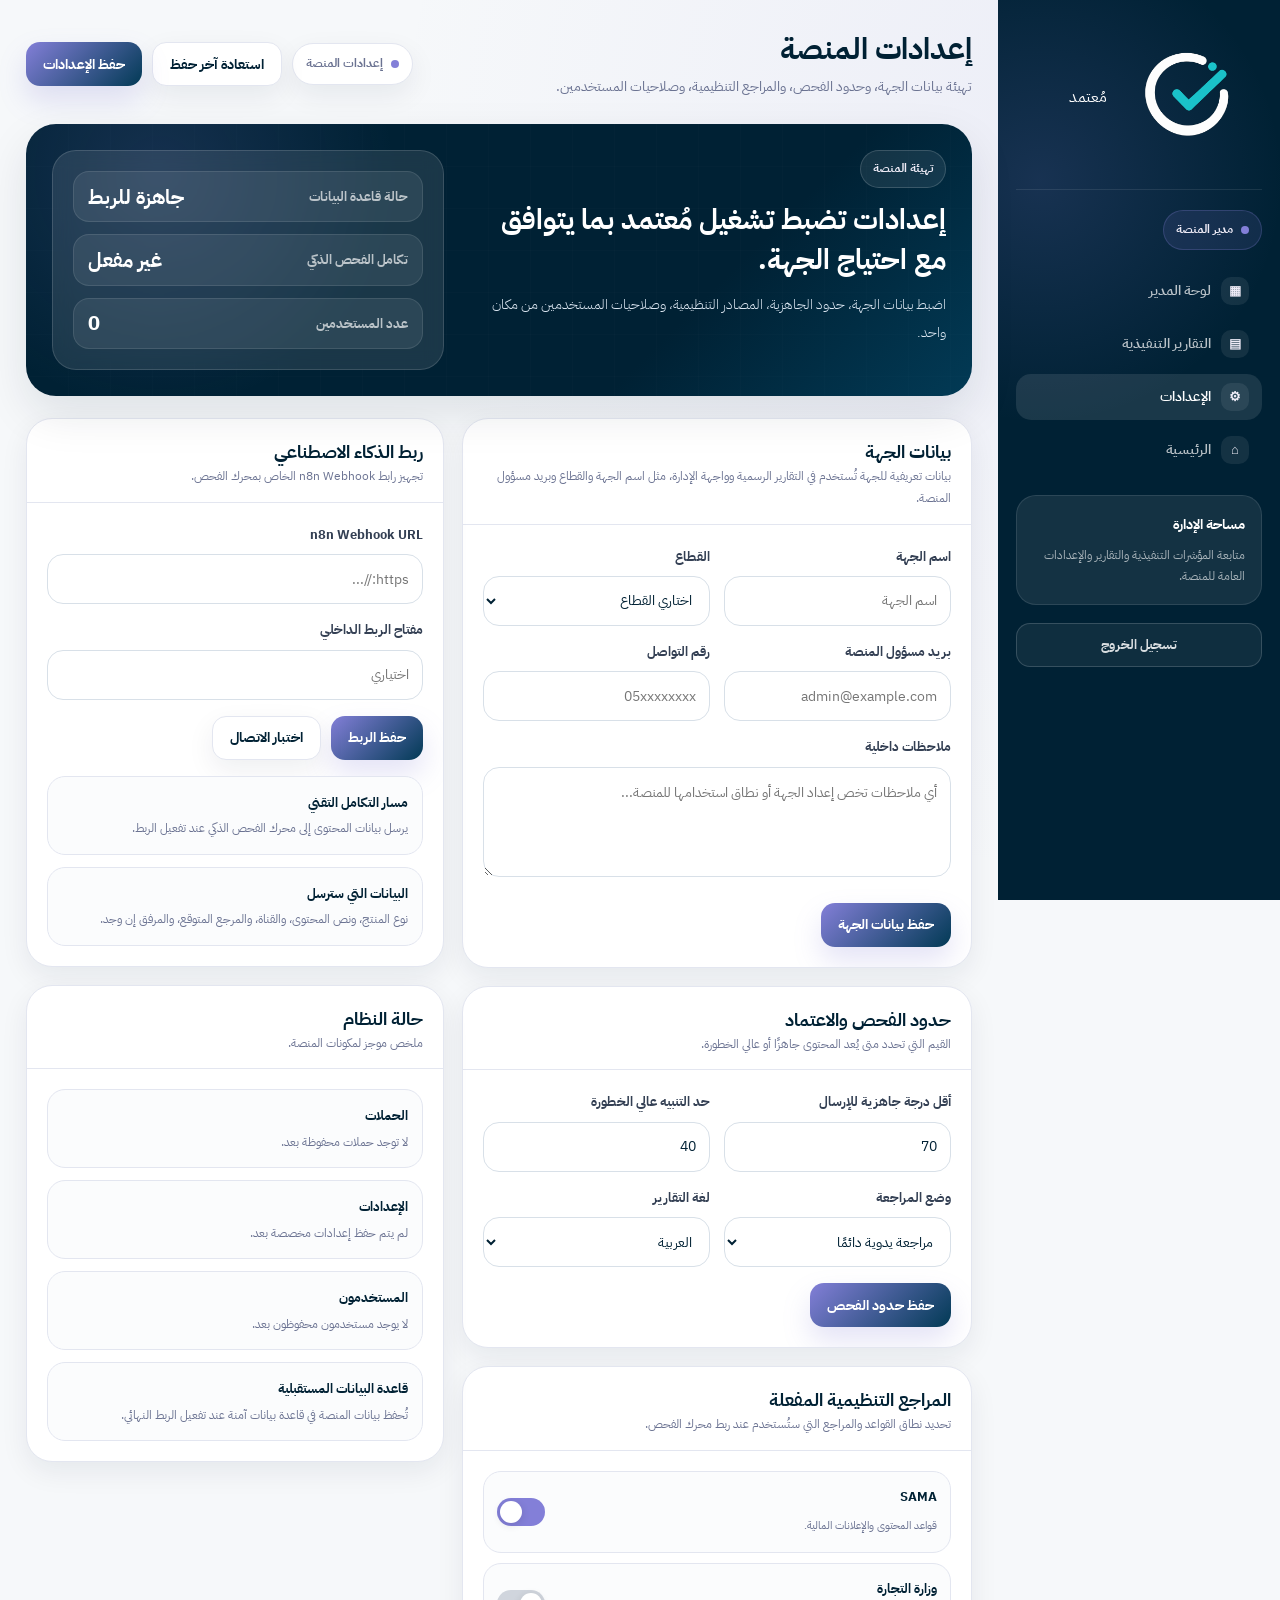
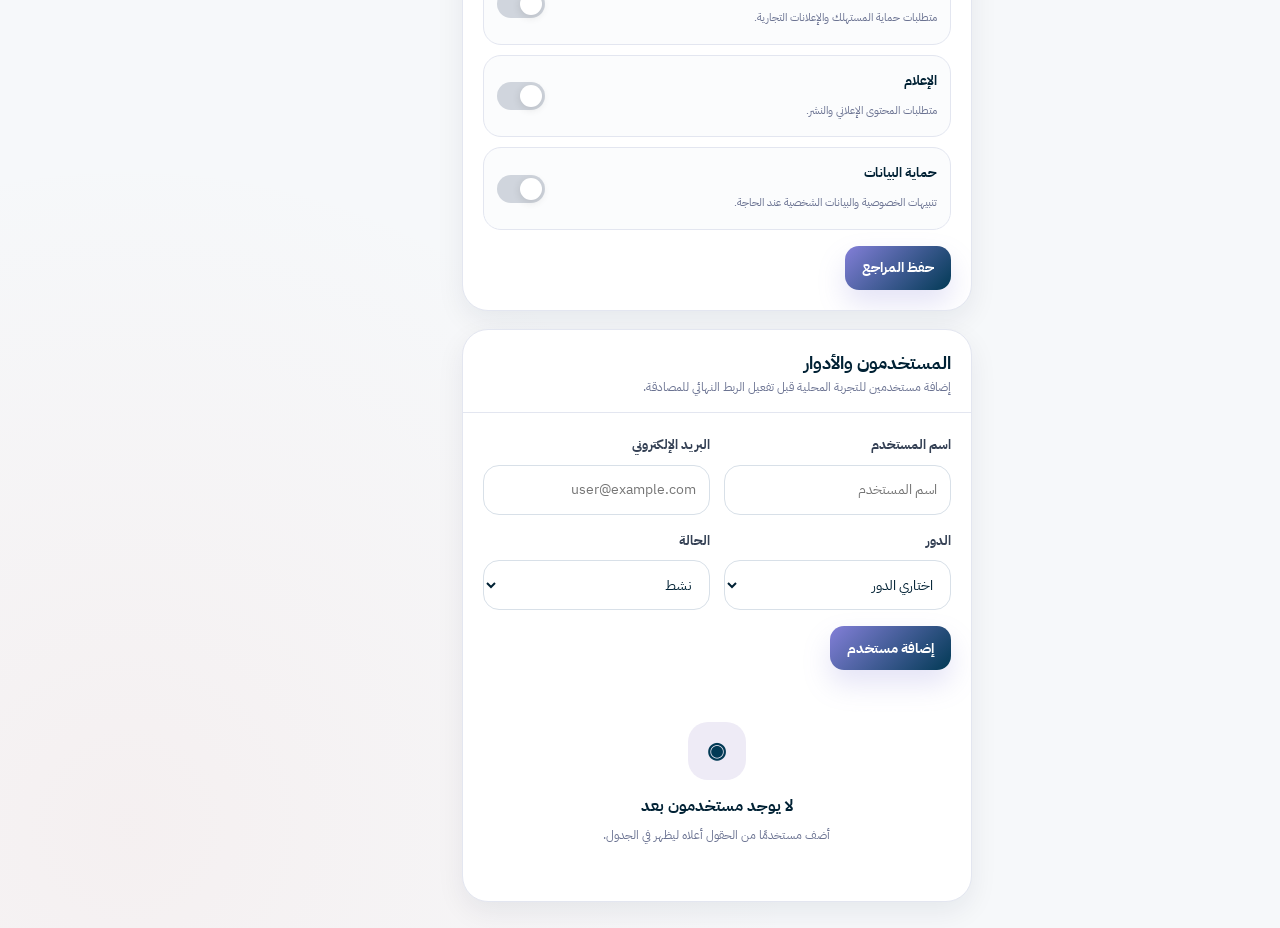
==== admin-settings.html @ 316c7c17 "Add files via upload" ====
<!DOCTYPE html>

<html dir="rtl" lang="ar">
<head>
<meta charset="utf-8"/>
<meta content="width=device-width, initial-scale=1.0" name="viewport"/>
<title>الإعدادات | مُعتمد</title>
<style>
    @import url("https://fonts.googleapis.com/css2?family=IBM+Plex+Sans+Arabic:wght@300;400;500;600;700&display=swap");

    :root {
      --navy: #002134;
      --navy-2: #002134;
      --navy-3: #023a55;
      --teal: #837FD8;
      --teal-dark: #023a55;
      --gold: #966769;
      --bg: #F6F8FA;
      --white: #FFFFFF;
      --text: #002134;
      --muted: #6B7392;
      --line: #E3E6F0;
      --soft: #EEF3F7;
      --teal-soft: #EEEBF6;
      --red: #C0463A;
      --red-soft: #FFF1F0;
      --orange: #966769;
      --orange-soft: #FFF6E6;
      --green: #3E7C68;
      --green-soft: #ECFDF3;
      --blue-soft: #ECEBF9;
      --shadow: 0 18px 45px rgba(0,33,52, 0.10);
      --shadow-soft: 0 10px 28px rgba(0,33,52, 0.07);
    }

    * {
      box-sizing: border-box;
      margin: 0;
      padding: 0;
    }

    body {
      min-height: 100vh;
      font-family: "IBM Plex Sans Arabic", Arial, sans-serif;
      background:
        radial-gradient(circle at 88% 6%, rgba(131,127,216,0.09), transparent 28%),
        radial-gradient(circle at 10% 96%, rgba(231,143,129,0.08), transparent 25%),
        var(--bg);
      color: var(--text);
      direction: rtl;
      line-height: 1.8;
    }

    a {
      text-decoration: none;
      color: inherit;
    }

    button,
    input,
    select,
    textarea {
      font-family: inherit;
    }

    .app {
      min-height: 100vh;
      display: grid;
      grid-template-columns: 282px 1fr;
    }

    .sidebar {
      position: sticky;
      top: 0;
      height: 100vh;
      padding: 24px 18px;
      background:
        radial-gradient(circle at 15% 20%, rgba(131,127,216,0.18), transparent 32%),
        linear-gradient(180deg, #002134 0%, #002134 54%, #002134 100%);
      color: var(--white);
      overflow-y: auto;
    }

    .brand {
      display: flex;
      align-items: center;
      gap: 12px;
      padding: 6px 8px 24px;
      border-bottom: 1px solid rgba(255,255,255,0.09);
      margin-bottom: 20px;
    }

    .brand img {
      width: 135px;
      height: auto;
      object-fit: contain;
      display: block;
    }

    .role-pill {
      display: inline-flex;
      align-items: center;
      gap: 8px;
      padding: 8px 12px;
      border-radius: 999px;
      background: rgba(131,127,216,0.13);
      color: #EEEBF6;
      border: 1px solid rgba(131,127,216,0.25);
      font-size: 12px;
      font-weight: 700;
      margin-bottom: 18px;
    }

    .role-pill::before {
      content: "";
      width: 8px;
      height: 8px;
      border-radius: 50%;
      background: var(--teal);
    }

    .nav {
      display: grid;
      gap: 7px;
    }

    .nav a {
      min-height: 46px;
      padding: 0 13px;
      display: flex;
      align-items: center;
      gap: 10px;
      border-radius: 15px;
      color: rgba(255,255,255,0.72);
      font-size: 14px;
      font-weight: 600;
      transition: 0.2s ease;
    }

    .nav a:hover,
    .nav a.active {
      background: rgba(255,255,255,0.10);
      color: var(--white);
    }

    .nav-icon {
      width: 28px;
      height: 28px;
      border-radius: 10px;
      display: grid;
      place-items: center;
      background: rgba(255,255,255,0.08);
      color: #EEEBF6;
      font-size: 13px;
      font-weight: 800;
    }

    .sidebar-card {
      margin-top: 22px;
      padding: 16px;
      border-radius: 20px;
      background: rgba(255,255,255,0.08);
      border: 1px solid rgba(255,255,255,0.10);
    }

    .sidebar-card h3 {
      font-size: 14px;
      margin-bottom: 8px;
    }

    .sidebar-card p {
      font-size: 12px;
      color: rgba(255,255,255,0.63);
      line-height: 1.8;
    }

    .logout {
      width: 100%;
      min-height: 44px;
      margin-top: 18px;
      border: 1px solid rgba(255,255,255,0.16);
      background: rgba(255,255,255,0.06);
      color: rgba(255,255,255,0.84);
      border-radius: 14px;
      cursor: pointer;
      font-weight: 700;
    }

    .main {
      padding: 26px;
      min-width: 0;
    }

    .topbar {
      min-height: 76px;
      display: flex;
      justify-content: space-between;
      align-items: center;
      gap: 20px;
      margin-bottom: 22px;
    }

    .page-title h1 {
      color: var(--navy);
      font-size: 30px;
      line-height: 1.35;
      margin-bottom: 4px;
    }

    .page-title p {
      color: var(--muted);
      font-size: 14px;
    }

    .top-actions {
      display: flex;
      align-items: center;
      gap: 10px;
      flex-wrap: wrap;
    }

    .badge {
      min-height: 42px;
      padding: 0 13px;
      border-radius: 999px;
      background: white;
      border: 1px solid var(--line);
      color: var(--muted);
      display: inline-flex;
      align-items: center;
      gap: 8px;
      font-size: 12px;
      font-weight: 700;
      box-shadow: var(--shadow-soft);
    }

    .badge::before {
      content: "";
      width: 8px;
      height: 8px;
      border-radius: 50%;
      background: var(--teal);
    }

    .btn {
      min-height: 44px;
      padding: 0 17px;
      border-radius: 14px;
      border: 0;
      cursor: pointer;
      display: inline-flex;
      align-items: center;
      justify-content: center;
      gap: 8px;
      font-size: 14px;
      font-weight: 800;
      transition: 0.2s ease;
      white-space: nowrap;
    }

    .btn:hover {
      transform: translateY(-1px);
    }

    .btn-primary {
      color: white;
      background: linear-gradient(135deg, var(--teal), var(--teal-dark));
      box-shadow: 0 14px 28px rgba(131,127,216,0.22);
    }

    .btn-secondary {
      background: white;
      color: var(--navy);
      border: 1px solid var(--line);
      box-shadow: var(--shadow-soft);
    }

    .btn-danger {
      background: var(--red-soft);
      color: #B42318;
      border: 1px solid #FFD5D2;
    }

    .hero {
      background:
        radial-gradient(circle at 14% 18%, rgba(131,127,216,0.16), transparent 28%),
        linear-gradient(135deg, #002134 0%, #002134 70%, #023a55 100%);
      color: white;
      border-radius: 30px;
      padding: 26px;
      box-shadow: var(--shadow);
      margin-bottom: 22px;
      display: grid;
      grid-template-columns: 1.1fr 0.9fr;
      gap: 22px;
      align-items: stretch;
      position: relative;
      overflow: hidden;
    }

    .hero::before {
      content: "";
      position: absolute;
      inset: 0;
      background-image:
        linear-gradient(rgba(255,255,255,0.035) 1px, transparent 1px),
        linear-gradient(90deg, rgba(255,255,255,0.035) 1px, transparent 1px);
      background-size: 42px 42px;
      opacity: 0.35;
    }

    .hero > * {
      position: relative;
      z-index: 1;
    }

    .eyebrow {
      display: inline-flex;
      padding: 7px 12px;
      border-radius: 999px;
      background: rgba(255,255,255,0.08);
      border: 1px solid rgba(255,255,255,0.16);
      color: #EEEBF6;
      font-size: 12px;
      font-weight: 800;
      margin-bottom: 12px;
    }

    .hero h2 {
      font-size: 28px;
      line-height: 1.45;
      margin-bottom: 10px;
    }

    .hero p {
      color: #DCE7F2;
      font-size: 14px;
      line-height: 2;
      font-weight: 300;
      max-width: 850px;
    }

    .status-card {
      padding: 20px;
      border-radius: 24px;
      background: rgba(255,255,255,0.10);
      border: 1px solid rgba(255,255,255,0.14);
      backdrop-filter: blur(10px);
      display: grid;
      gap: 12px;
      align-content: center;
    }

    .status-row {
      padding: 13px 14px;
      border-radius: 16px;
      background: rgba(255,255,255,0.08);
      border: 1px solid rgba(255,255,255,0.10);
      display: flex;
      justify-content: space-between;
      align-items: center;
      gap: 14px;
    }

    .status-row span {
      color: rgba(255,255,255,0.68);
      font-size: 13px;
      font-weight: 700;
    }

    .status-row strong {
      color: white;
      font-size: 20px;
      line-height: 1;
    }

    .settings-grid {
      display: grid;
      grid-template-columns: 1.1fr 0.9fr;
      gap: 18px;
      align-items: start;
    }

    .panel {
      background: white;
      border: 1px solid var(--line);
      border-radius: 26px;
      box-shadow: var(--shadow-soft);
      overflow: hidden;
    }

    .panel + .panel {
      margin-top: 18px;
    }

    .panel-head {
      padding: 20px 20px 14px;
      display: flex;
      justify-content: space-between;
      align-items: flex-start;
      gap: 16px;
      border-bottom: 1px solid var(--line);
    }

    .panel-head h3 {
      color: var(--navy);
      font-size: 18px;
      line-height: 1.4;
      margin-bottom: 2px;
    }

    .panel-head p {
      color: var(--muted);
      font-size: 12px;
    }

    .panel-body {
      padding: 20px;
    }

    .form-grid {
      display: grid;
      grid-template-columns: repeat(2, 1fr);
      gap: 14px;
    }

    .field.full {
      grid-column: 1 / -1;
    }

    .field label {
      display: block;
      color: #344054;
      font-size: 13px;
      font-weight: 800;
      margin-bottom: 8px;
    }

    .field input,
    .field select,
    .field textarea {
      width: 100%;
      border: 1px solid #D8E0E8;
      border-radius: 16px;
      background: white;
      color: var(--text);
      outline: none;
      font-size: 14px;
      transition: 0.2s ease;
    }

    .field input,
    .field select {
      height: 50px;
      padding: 0 13px;
    }

    .field textarea {
      min-height: 110px;
      padding: 12px 13px;
      resize: vertical;
      line-height: 1.8;
    }

    .field input:focus,
    .field select:focus,
    .field textarea:focus {
      border-color: var(--teal);
      box-shadow: 0 0 0 4px rgba(131,127,216,0.12);
    }

    .switch-list {
      display: grid;
      gap: 10px;
    }

    .switch-item {
      padding: 13px;
      border: 1px solid var(--line);
      border-radius: 18px;
      background: #FBFCFD;
      display: flex;
      justify-content: space-between;
      align-items: center;
      gap: 14px;
    }

    .switch-info strong {
      display: block;
      color: var(--navy);
      font-size: 13px;
      margin-bottom: 2px;
    }

    .switch-info span {
      color: var(--muted);
      font-size: 11px;
      line-height: 1.6;
    }

    .toggle {
      position: relative;
      width: 48px;
      height: 28px;
      flex: 0 0 auto;
    }

    .toggle input {
      opacity: 0;
      width: 0;
      height: 0;
    }

    .slider {
      position: absolute;
      cursor: pointer;
      inset: 0;
      background: #D0D5DD;
      border-radius: 999px;
      transition: 0.2s ease;
    }

    .slider::before {
      content: "";
      position: absolute;
      width: 22px;
      height: 22px;
      right: 3px;
      top: 3px;
      border-radius: 50%;
      background: white;
      transition: 0.2s ease;
      box-shadow: 0 2px 8px rgba(0,0,0,0.12);
    }

    .toggle input:checked + .slider {
      background: var(--teal);
    }

    .toggle input:checked + .slider::before {
      transform: translateX(-20px);
    }

    .action-row {
      display: flex;
      gap: 10px;
      flex-wrap: wrap;
      margin-top: 16px;
    }

    .status-note {
      display: none;
      margin-top: 15px;
      padding: 13px 15px;
      border-radius: 16px;
      font-size: 13px;
      line-height: 1.8;
      font-weight: 700;
    }

    .status-note.success {
      display: block;
      background: var(--green-soft);
      color: #067647;
      border: 1px solid #ABEFC6;
    }

    .status-note.warning {
      display: block;
      background: var(--orange-soft);
      color: #B54708;
      border: 1px solid #FEDF89;
    }

    .users-table {
      width: 100%;
      border-collapse: collapse;
      min-width: 700px;
    }

    .table-wrap {
      overflow-x: auto;
    }

    th,
    td {
      padding: 14px 16px;
      text-align: right;
      border-bottom: 1px solid var(--line);
      white-space: nowrap;
    }

    th {
      color: #475467;
      font-size: 12px;
      background: #FBFCFD;
      font-weight: 800;
    }

    td {
      color: var(--text);
      font-size: 13px;
      font-weight: 600;
    }

    .role-tag,
    .state-tag {
      display: inline-flex;
      min-height: 28px;
      align-items: center;
      padding: 0 10px;
      border-radius: 999px;
      font-size: 11px;
      font-weight: 800;
    }

    .role-tag {
      background: var(--teal-soft);
      color: var(--teal-dark);
    }

    .state-tag {
      background: var(--green-soft);
      color: #067647;
    }

    .delete-btn {
      border: 0;
      background: var(--red-soft);
      color: #B42318;
      border-radius: 12px;
      padding: 7px 10px;
      cursor: pointer;
      font-size: 12px;
      font-weight: 800;
    }

    .info-list {
      display: grid;
      gap: 12px;
    }

    .info-box {
      padding: 14px;
      border-radius: 18px;
      background: #FBFCFD;
      border: 1px solid var(--line);
    }

    .info-box strong {
      display: block;
      color: var(--navy);
      font-size: 13px;
      margin-bottom: 4px;
    }

    .info-box p {
      color: var(--muted);
      font-size: 12px;
      line-height: 1.8;
    }

    .code {
      direction: ltr;
      text-align: left;
      margin-top: 10px;
      padding: 10px 12px;
      border-radius: 12px;
      background: #F2F4F7;
      color: #344054;
      font-size: 11px;
      overflow-x: auto;
    }

    .empty-state {
      display: grid;
      place-items: center;
      text-align: center;
      padding: 34px 18px;
    }

    .empty-icon {
      width: 58px;
      height: 58px;
      border-radius: 20px;
      display: grid;
      place-items: center;
      background: var(--teal-soft);
      color: var(--teal-dark);
      font-size: 22px;
      font-weight: 900;
      margin: 0 auto 12px;
    }

    .empty-state h4 {
      color: var(--navy);
      font-size: 16px;
      margin-bottom: 4px;
    }

    .empty-state p {
      color: var(--muted);
      font-size: 12px;
      max-width: 420px;
      line-height: 1.8;
    }

    @media (max-width: 1180px) {
      .app,
      .hero,
      .settings-grid {
        grid-template-columns: 1fr;
      }

      .sidebar {
        position: relative;
        height: auto;
        border-radius: 0 0 26px 26px;
      }

      .nav {
        grid-template-columns: repeat(3, 1fr);
      }

      .sidebar-card {
        display: none;
      }
    }

    @media (max-width: 760px) {
      .main {
        padding: 16px;
      }

      .topbar {
        flex-direction: column;
        align-items: flex-start;
      }

      .top-actions,
      .top-actions .btn,
      .badge {
        width: 100%;
      }

      .form-grid,
      .nav {
        grid-template-columns: 1fr;
      }

      .hero {
        padding: 20px;
        border-radius: 24px;
      }

      .hero h2 {
        font-size: 23px;
      }

      .action-row .btn {
        width: 100%;
      }
    }
  </style>
<link rel="icon" type="image/png" href="lo.png" />
<link href="assets/mutamad-theme.css" rel="stylesheet"/>  <link rel="stylesheet" href="assets/mutamad-government.css" />
</head>
<body class="settings-page">
<div class="app">
<aside class="sidebar">
<div class="brand">
<img alt="شعار مُعتمد" src="lo.png"/>
<span class="brand-word">مُعتمد</span>
</div>
<div class="role-pill">مدير المنصة</div>
<nav class="nav"><a href="executive-dashboard.html"><span class="nav-icon">▦</span> لوحة المدير</a><a href="reports.html"><span class="nav-icon">▤</span> التقارير التنفيذية</a><a class="active" href="admin-settings.html"><span class="nav-icon">⚙</span> الإعدادات</a><a href="index.html"><span class="nav-icon">⌂</span> الرئيسية</a></nav>
<div class="sidebar-card"><h3>مساحة الإدارة</h3><p>متابعة المؤشرات التنفيذية والتقارير والإعدادات العامة للمنصة.</p></div>
<button class="logout" onclick="logout()">تسجيل الخروج</button>
</aside>
<main class="main">
<header class="topbar">
<div class="page-title">
<h1>إعدادات المنصة</h1>
<p>تهيئة بيانات الجهة، وحدود الفحص، والمراجع التنظيمية، وصلاحيات المستخدمين.</p>
</div>
<div class="top-actions">
<span class="badge">إعدادات المنصة</span>
<button class="btn btn-secondary" onclick="loadAll()">استعادة آخر حفظ</button>
<button class="btn btn-primary" onclick="saveSettings()">حفظ الإعدادات</button>
</div>
</header>
<section class="hero">
<div>
<span class="eyebrow">تهيئة المنصة</span>
<h2>إعدادات تضبط تشغيل مُعتمد بما يتوافق مع احتياج الجهة.</h2>
<p>
            اضبط بيانات الجهة، حدود الجاهزية، المصادر التنظيمية، وصلاحيات المستخدمين من مكان واحد.
          </p>
</div>
<div class="status-card">
<div class="status-row">
<span>حالة قاعدة البيانات</span>
<strong>جاهزة للربط</strong>
</div>
<div class="status-row">
<span>تكامل الفحص الذكي</span>
<strong id="webhookStatus">غير مفعل</strong>
</div>
<div class="status-row">
<span>عدد المستخدمين</span>
<strong id="usersCount">0</strong>
</div>
</div>
</section>
<section class="settings-grid">
<div>
<section class="panel" id="organizationPanel">
<div class="panel-head">
<div>
<h3>بيانات الجهة</h3>
<p>بيانات تعريفية للجهة تُستخدم في التقارير الرسمية وواجهة الإدارة، مثل اسم الجهة والقطاع وبريد مسؤول المنصة.</p>
</div>
</div>
<div class="panel-body">
<div class="form-grid">
<div class="field">
<label for="organizationName">اسم الجهة</label>
<input id="organizationName" placeholder="اسم الجهة" type="text"/>
</div>
<div class="field">
<label for="sector">القطاع</label>
<select id="sector">
<option value="">اختاري القطاع</option>
<option value="قطاع مالي">قطاع مالي</option>
<option value="تمويل">تمويل</option>
<option value="مدفوعات">مدفوعات</option>
<option value="تقنية مالية">تقنية مالية</option>
<option value="تأمين">تأمين</option>
<option value="أخرى">أخرى</option>
</select>
</div>
<div class="field">
<label for="adminEmail">بريد مسؤول المنصة</label>
<input id="adminEmail" placeholder="admin@example.com" type="email"/>
</div>
<div class="field">
<label for="contactPhone">رقم التواصل</label>
<input id="contactPhone" placeholder="05xxxxxxxx" type="text"/>
</div>
<div class="field full">
<label for="organizationNote">ملاحظات داخلية</label>
<textarea id="organizationNote" placeholder="أي ملاحظات تخص إعداد الجهة أو نطاق استخدامها للمنصة..."></textarea>
</div>
</div>
<div class="action-row">
<button class="btn btn-primary" onclick="saveSettings()">حفظ بيانات الجهة</button>
</div>
<div class="status-note" id="settingsNote"></div>
</div>
</section>
<section class="panel" id="rulesPanel">
<div class="panel-head">
<div>
<h3>حدود الفحص والاعتماد</h3>
<p>القيم التي تحدد متى يُعد المحتوى جاهزًا أو عالي الخطورة.</p>
</div>
</div>
<div class="panel-body">
<div class="form-grid">
<div class="field">
<label for="minimumReadiness">أقل درجة جاهزية للإرسال</label>
<input id="minimumReadiness" max="100" min="0" placeholder="70" type="number"/>
</div>
<div class="field">
<label for="autoHighRisk">حد التنبيه عالي الخطورة</label>
<input id="autoHighRisk" max="100" min="0" placeholder="40" type="number"/>
</div>
<div class="field">
<label for="reviewMode">وضع المراجعة</label>
<select id="reviewMode">
<option value="manual">مراجعة يدوية دائمًا</option>
<option value="conditional">مراجعة حسب درجة الجاهزية</option>
<option value="strict">مراجعة صارمة لكل المحتوى</option>
</select>
</div>
<div class="field">
<label for="reportLanguage">لغة التقارير</label>
<select id="reportLanguage">
<option value="ar">العربية</option>
<option value="ar-en">العربية والإنجليزية</option>
</select>
</div>
</div>
<div class="action-row">
<button class="btn btn-primary" onclick="saveSettings()">حفظ حدود الفحص</button>
</div>
</div>
</section>
<section class="panel">
<div class="panel-head">
<div>
<h3>المراجع التنظيمية المفعلة</h3>
<p>تحديد نطاق القواعد والمراجع التي ستُستخدم عند ربط محرك الفحص.</p>
</div>
</div>
<div class="panel-body">
<div class="switch-list">
<div class="switch-item">
<div class="switch-info">
<strong>SAMA</strong>
<span>قواعد المحتوى والإعلانات المالية.</span>
</div>
<label class="toggle">
<input checked="" id="sourceSama" type="checkbox"/>
<span class="slider"></span>
</label>
</div>
<div class="switch-item">
<div class="switch-info">
<strong>وزارة التجارة</strong>
<span>متطلبات حماية المستهلك والإعلانات التجارية.</span>
</div>
<label class="toggle">
<input id="sourceCommerce" type="checkbox"/>
<span class="slider"></span>
</label>
</div>
<div class="switch-item">
<div class="switch-info">
<strong>الإعلام</strong>
<span>متطلبات المحتوى الإعلاني والنشر.</span>
</div>
<label class="toggle">
<input id="sourceMedia" type="checkbox"/>
<span class="slider"></span>
</label>
</div>
<div class="switch-item">
<div class="switch-info">
<strong>حماية البيانات</strong>
<span>تنبيهات الخصوصية والبيانات الشخصية عند الحاجة.</span>
</div>
<label class="toggle">
<input id="sourcePrivacy" type="checkbox"/>
<span class="slider"></span>
</label>
</div>
</div>
<div class="action-row">
<button class="btn btn-primary" onclick="saveSettings()">حفظ المراجع</button>
</div>
</div>
</section>
<section class="panel" id="usersPanel">
<div class="panel-head">
<div>
<h3>المستخدمون والأدوار</h3>
<p>إضافة مستخدمين للتجربة المحلية قبل تفعيل الربط النهائي للمصادقة.</p>
</div>
</div>
<div class="panel-body">
<div class="form-grid">
<div class="field">
<label for="userName">اسم المستخدم</label>
<input id="userName" placeholder="اسم المستخدم" type="text"/>
</div>
<div class="field">
<label for="userEmail">البريد الإلكتروني</label>
<input id="userEmail" placeholder="user@example.com" type="email"/>
</div>
<div class="field">
<label for="userRole">الدور</label>
<select id="userRole">
<option value="">اختاري الدور</option>
<option value="marketing">مسؤول التسويق</option>
<option value="compliance">مسؤول الامتثال</option>
<option value="manager">مدير المنصة</option>
</select>
</div>
<div class="field">
<label for="userStatus">الحالة</label>
<select id="userStatus">
<option value="active">نشط</option>
<option value="inactive">غير نشط</option>
</select>
</div>
</div>
<div class="action-row">
<button class="btn btn-primary" onclick="addUser()">إضافة مستخدم</button>
</div>
<div style="height:18px;"></div>
<div class="table-wrap" id="usersTableWrap">
<table class="users-table">
<thead>
<tr>
<th>الاسم</th>
<th>البريد</th>
<th>الدور</th>
<th>الحالة</th>
<th>إجراء</th>
</tr>
</thead>
<tbody id="usersTable"></tbody>
</table>
</div>
<div class="empty-state" id="usersEmpty">
<div>
<div class="empty-icon">◉</div>
<h4>لا يوجد مستخدمون بعد</h4>
<p>أضف مستخدمًا من الحقول أعلاه ليظهر في الجدول.</p>
</div>
</div>
<div class="status-note" id="usersNote"></div>
</div>
</section>
</div>
<aside>
<section class="panel">
<div class="panel-head">
<div>
<h3>ربط الذكاء الاصطناعي</h3>
<p>تجهيز رابط n8n Webhook الخاص بمحرك الفحص.</p>
</div>
</div>
<div class="panel-body">
<div class="form-grid">
<div class="field full">
<label for="webhookUrl">n8n Webhook URL</label>
<input id="webhookUrl" placeholder="https://..." type="text"/>
</div>
<div class="field full">
<label for="webhookSecret">مفتاح الربط الداخلي</label>
<input id="webhookSecret" placeholder="اختياري" type="text"/>
</div>
</div>
<div class="action-row">
<button class="btn btn-primary" onclick="saveSettings()">حفظ الربط</button>
<button class="btn btn-secondary" onclick="testWebhook()" type="button">اختبار الاتصال</button>
</div>
<div class="status-note" id="webhookTestNote" style="margin-top:10px;"></div>
<div class="info-list" style="margin-top:16px;">
<div class="info-box">
<strong>مسار التكامل التقني</strong>
<p>يرسل بيانات المحتوى إلى محرك الفحص الذكي عند تفعيل الربط.</p>

</div>
<div class="info-box">
<strong>البيانات التي سترسل</strong>
<p>نوع المنتج، ونص المحتوى، والقناة، والمرجع المتوقع، والمرفق إن وجد.</p>

</div>
</div>
</div>
</section>
<section class="panel">
<div class="panel-head">
<div>
<h3>حالة النظام</h3>
<p>ملخص موجز لمكونات المنصة.</p>
</div>
</div>
<div class="panel-body">
<div class="info-list">
<div class="info-box">
<strong>الحملات</strong>
<p id="campaignsStatus">—</p>
</div>
<div class="info-box">
<strong>الإعدادات</strong>
<p id="settingsStatus">—</p>
</div>
<div class="info-box">
<strong>المستخدمون</strong>
<p id="usersStatus">—</p>
</div>
<div class="info-box">
<strong>قاعدة البيانات المستقبلية</strong>
<p>تُحفظ بيانات المنصة في قاعدة بيانات آمنة عند تفعيل الربط النهائي.</p>

</div>
</div>
</div>
</section>
</aside>
</section>
</main>
</div>
<script src="assets/mutamad-app.js"></script>
<script>
    const SETTINGS_KEY = "mutamad_settings";
    const USERS_KEY = "mutamad_users";
    const CAMPAIGNS_KEY = "mutamad_campaigns";
    const DEFAULT_SETTINGS = {
  ai_webhook_url: "https://hind7777.app.n8n.cloud/webhook/mutamad-analyze",
  webhookSecret: "MUTAMAD_AMD_2026",
  readiness_pass: 70,
  readiness_review: 50,
  sources: ["SAMA"]
};

    const defaultSettings = {
      organizationName: "",
      sector: "",
      adminEmail: "",
      contactPhone: "",
      organizationNote: "",
      minimumReadiness: "70",
      autoHighRisk: "40",
      reviewMode: "manual",
      reportLanguage: "ar",
      sourceSama: true,
      sourceCommerce: false,
      sourceMedia: false,
      sourcePrivacy: false,
      webhookUrl: "",
      webhookSecret: ""
    };

    function getSettings() {
      const stored = localStorage.getItem(SETTINGS_KEY);

      if (!stored) return { ...defaultSettings };

      try {
        return { ...defaultSettings, ...JSON.parse(stored) };
      } catch {
        return { ...defaultSettings };
      }
    }

    function getUsers() {
      const stored = localStorage.getItem(USERS_KEY);

      if (!stored) return [];

      try {
        const parsed = JSON.parse(stored);
        return Array.isArray(parsed) ? parsed : [];
      } catch {
        return [];
      }
    }

    function getCampaigns() {
      const stored = localStorage.getItem(CAMPAIGNS_KEY);

      if (!stored) return [];

      try {
        const parsed = JSON.parse(stored);
        return Array.isArray(parsed) ? parsed : [];
      } catch {
        return [];
      }
    }

    function saveUsers(users) {
      localStorage.setItem(USERS_KEY, JSON.stringify(users));
    }

    function collectSettings() {
      return {
        organizationName: document.getElementById("organizationName").value.trim(),
        sector: document.getElementById("sector").value,
        adminEmail: document.getElementById("adminEmail").value.trim(),
        contactPhone: document.getElementById("contactPhone").value.trim(),
        organizationNote: document.getElementById("organizationNote").value.trim(),
        minimumReadiness: document.getElementById("minimumReadiness").value || "70",
        autoHighRisk: document.getElementById("autoHighRisk").value || "40",
        reviewMode: document.getElementById("reviewMode").value,
        reportLanguage: document.getElementById("reportLanguage").value,
        sourceSama: document.getElementById("sourceSama").checked,
        sourceCommerce: document.getElementById("sourceCommerce").checked,
        sourceMedia: document.getElementById("sourceMedia").checked,
        sourcePrivacy: document.getElementById("sourcePrivacy").checked,
        webhookUrl: document.getElementById("webhookUrl").value.trim(),
        webhookSecret: document.getElementById("webhookSecret").value.trim(),
        // ---- aliases consumed by the shared AI layer (assets/mutamad-app.js) ----
        ai_webhook_url: document.getElementById("webhookUrl").value.trim(),
        readiness_pass: Number(document.getElementById("minimumReadiness").value || 70),
        readiness_review: Number(document.getElementById("autoHighRisk").value || 40),
        sources: [
          document.getElementById("sourceSama").checked ? "SAMA" : null,
          document.getElementById("sourceCommerce").checked ? "وزارة التجارة" : null,
          document.getElementById("sourceMedia").checked ? "هيئة الإعلام" : null,
          document.getElementById("sourcePrivacy").checked ? "PDPL" : null
        ].filter(Boolean)
      };
    }

    function fillSettings(settings) {
      document.getElementById("organizationName").value = settings.organizationName;
      document.getElementById("sector").value = settings.sector;
      document.getElementById("adminEmail").value = settings.adminEmail;
      document.getElementById("contactPhone").value = settings.contactPhone;
      document.getElementById("organizationNote").value = settings.organizationNote;
      document.getElementById("minimumReadiness").value = settings.minimumReadiness;
      document.getElementById("autoHighRisk").value = settings.autoHighRisk;
      document.getElementById("reviewMode").value = settings.reviewMode;
      document.getElementById("reportLanguage").value = settings.reportLanguage;
      document.getElementById("sourceSama").checked = Boolean(settings.sourceSama);
      document.getElementById("sourceCommerce").checked = Boolean(settings.sourceCommerce);
      document.getElementById("sourceMedia").checked = Boolean(settings.sourceMedia);
      document.getElementById("sourcePrivacy").checked = Boolean(settings.sourcePrivacy);
      document.getElementById("webhookUrl").value = settings.webhookUrl;
      document.getElementById("webhookSecret").value = settings.webhookSecret;

      document.getElementById("webhookStatus").textContent = settings.webhookUrl ? "مفعل" : "غير مفعل";
    }

    function saveSettings() {
      const settings = collectSettings();
      localStorage.setItem(SETTINGS_KEY, JSON.stringify(settings));

      fillSettings(settings);
      updateSystemStatus();
      showNote("settingsNote", "success", "تم حفظ الإعدادات بنجاح.");
    }

    function testWebhook() {
      const url = document.getElementById("webhookUrl").value.trim();
      const note = document.getElementById("webhookTestNote");
      if (!url) {
        note.className = "status-note warning";
        note.textContent = "أدخلي رابط n8n Webhook أولاً.";
        return;
      }
      note.className = "status-note";
      note.textContent = "جارٍ اختبار الاتصال بمحرك الفحص…";
      fetch(url, {
        method: "POST",
        headers: { "Content-Type": "application/json" },
        body: JSON.stringify({ ad_text: "اختبار اتصال من منصة مُعتمد", product_type: "personal_finance", channel: "test" })
      }).then(function (res) {
        if (!res.ok) throw new Error("HTTP " + res.status);
        return res.json();
      }).then(function (data) {
        const out = (data && (data.final_output || data)) || {};
        if (out.readiness_score != null || out.findings) {
          note.className = "status-note success";
          note.textContent = "تم الاتصال بنجاح. استجاب محرك الوكلاء بصيغة النتائج الصحيحة.";
        } else {
          note.className = "status-note warning";
          note.textContent = "تم الاتصال، لكن صيغة الاستجابة لا تطابق العقد المتوقع (final_output).";
        }
      }).catch(function (e) {
        note.className = "status-note error";
        note.textContent = "تعذّر الاتصال بالـ Webhook: " + e.message + ". تأكدي من تشغيل n8n وتفعيل CORS.";
      });
    }

    function showNote(id, type, message) {
      const note = document.getElementById(id);
      note.className = "status-note " + type;
      note.textContent = message;
    }

    function roleLabel(role) {
      const labels = {
        marketing: "مسؤول التسويق",
        compliance: "مسؤول الامتثال",
        manager: "مدير المنصة",
        admin: "مدير النظام"
      };

      return labels[role] || "غير محدد";
    }

    function statusLabel(status) {
      return status === "active" ? "نشط" : "غير نشط";
    }

    function addUser() {
      const name = document.getElementById("userName").value.trim();
      const email = document.getElementById("userEmail").value.trim();
      const role = document.getElementById("userRole").value;
      const status = document.getElementById("userStatus").value;

      if (!name || !email || !role) {
        showNote("usersNote", "warning", "أكملي اسم المستخدم والبريد والدور قبل الإضافة.");
        return;
      }

      const users = getUsers();

      const duplicate = users.some(user => user.email.toLowerCase() === email.toLowerCase());

      if (duplicate) {
        showNote("usersNote", "warning", "هذا البريد مضاف مسبقًا.");
        return;
      }

      users.unshift({
        id: "USR-" + Date.now(),
        name,
        email,
        role,
        status,
        created_at: new Date().toISOString()
      });

      saveUsers(users);

      document.getElementById("userName").value = "";
      document.getElementById("userEmail").value = "";
      document.getElementById("userRole").value = "";
      document.getElementById("userStatus").value = "active";

      renderUsers();
      updateSystemStatus();
      showNote("usersNote", "success", "تمت إضافة المستخدم بنجاح.");
    }

    function deleteUser(userId) {
      const users = getUsers().filter(user => user.id !== userId);
      saveUsers(users);
      renderUsers();
      updateSystemStatus();
    }

    function renderUsers() {
      const users = getUsers();
      const table = document.getElementById("usersTable");
      const empty = document.getElementById("usersEmpty");
      const wrap = document.getElementById("usersTableWrap");

      table.innerHTML = "";

      if (!users.length) {
        empty.style.display = "grid";
        wrap.style.display = "none";
        return;
      }

      empty.style.display = "none";
      wrap.style.display = "block";

      users.forEach(function (user) {
        const row = document.createElement("tr");

        row.innerHTML = `
          <td>${user.name}</td>
          <td>${user.email}</td>
          <td><span class="role-tag">${roleLabel(user.role)}</span></td>
          <td><span class="state-tag">${statusLabel(user.status)}</span></td>
          <td>
            <button class="delete-btn" onclick="deleteUser('${user.id}')">حذف</button>
          </td>
        `;

        table.appendChild(row);
      });
    }

    function updateSystemStatus() {
      const campaigns = getCampaigns();
      const users = getUsers();
      const settings = getSettings();

      document.getElementById("usersCount").textContent = users.length;

      document.getElementById("campaignsStatus").textContent =
        campaigns.length
          ? `يوجد ${campaigns.length} حملة محفوظة داخل المنصة.`
          : "لا توجد حملات محفوظة بعد.";

      document.getElementById("settingsStatus").textContent =
        localStorage.getItem(SETTINGS_KEY)
          ? "تم حفظ إعدادات المنصة محليًا."
          : "لم يتم حفظ إعدادات مخصصة بعد.";

      document.getElementById("usersStatus").textContent =
        users.length
          ? `يوجد ${users.length} مستخدم محفوظ.`
          : "لا يوجد مستخدمون محفوظون بعد.";

      document.getElementById("webhookStatus").textContent =
        settings.webhookUrl ? "مفعل" : "غير مفعل";
    }

    function loadAll() {
      fillSettings(getSettings());
      renderUsers();
      updateSystemStatus();
    }

    function scrollToSection(id) {
      document.getElementById(id).scrollIntoView({
        behavior: "smooth",
        block: "start"
      });
    }

    function logout() {
      localStorage.removeItem("mutamad_demo_role");
      window.location.href = "login.html";
    }

    loadAll();
  </script>
</body>
</html>
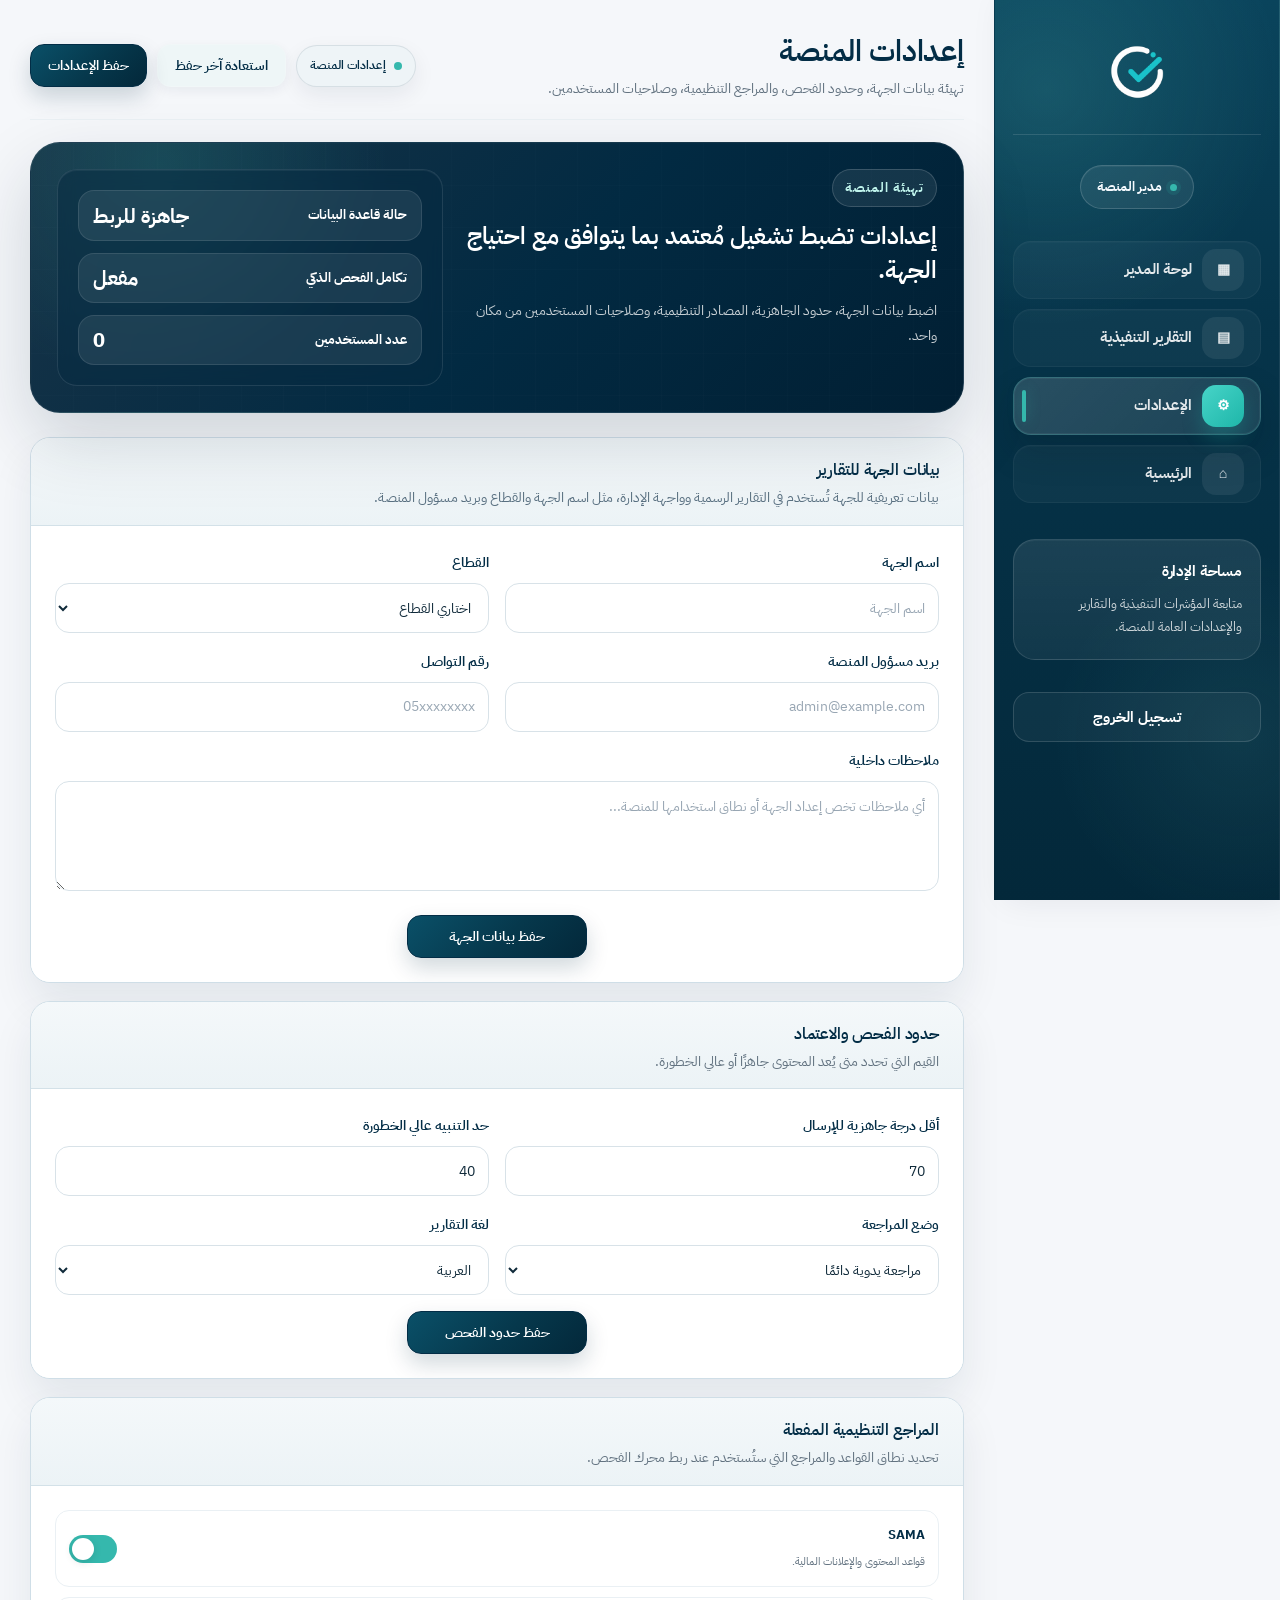
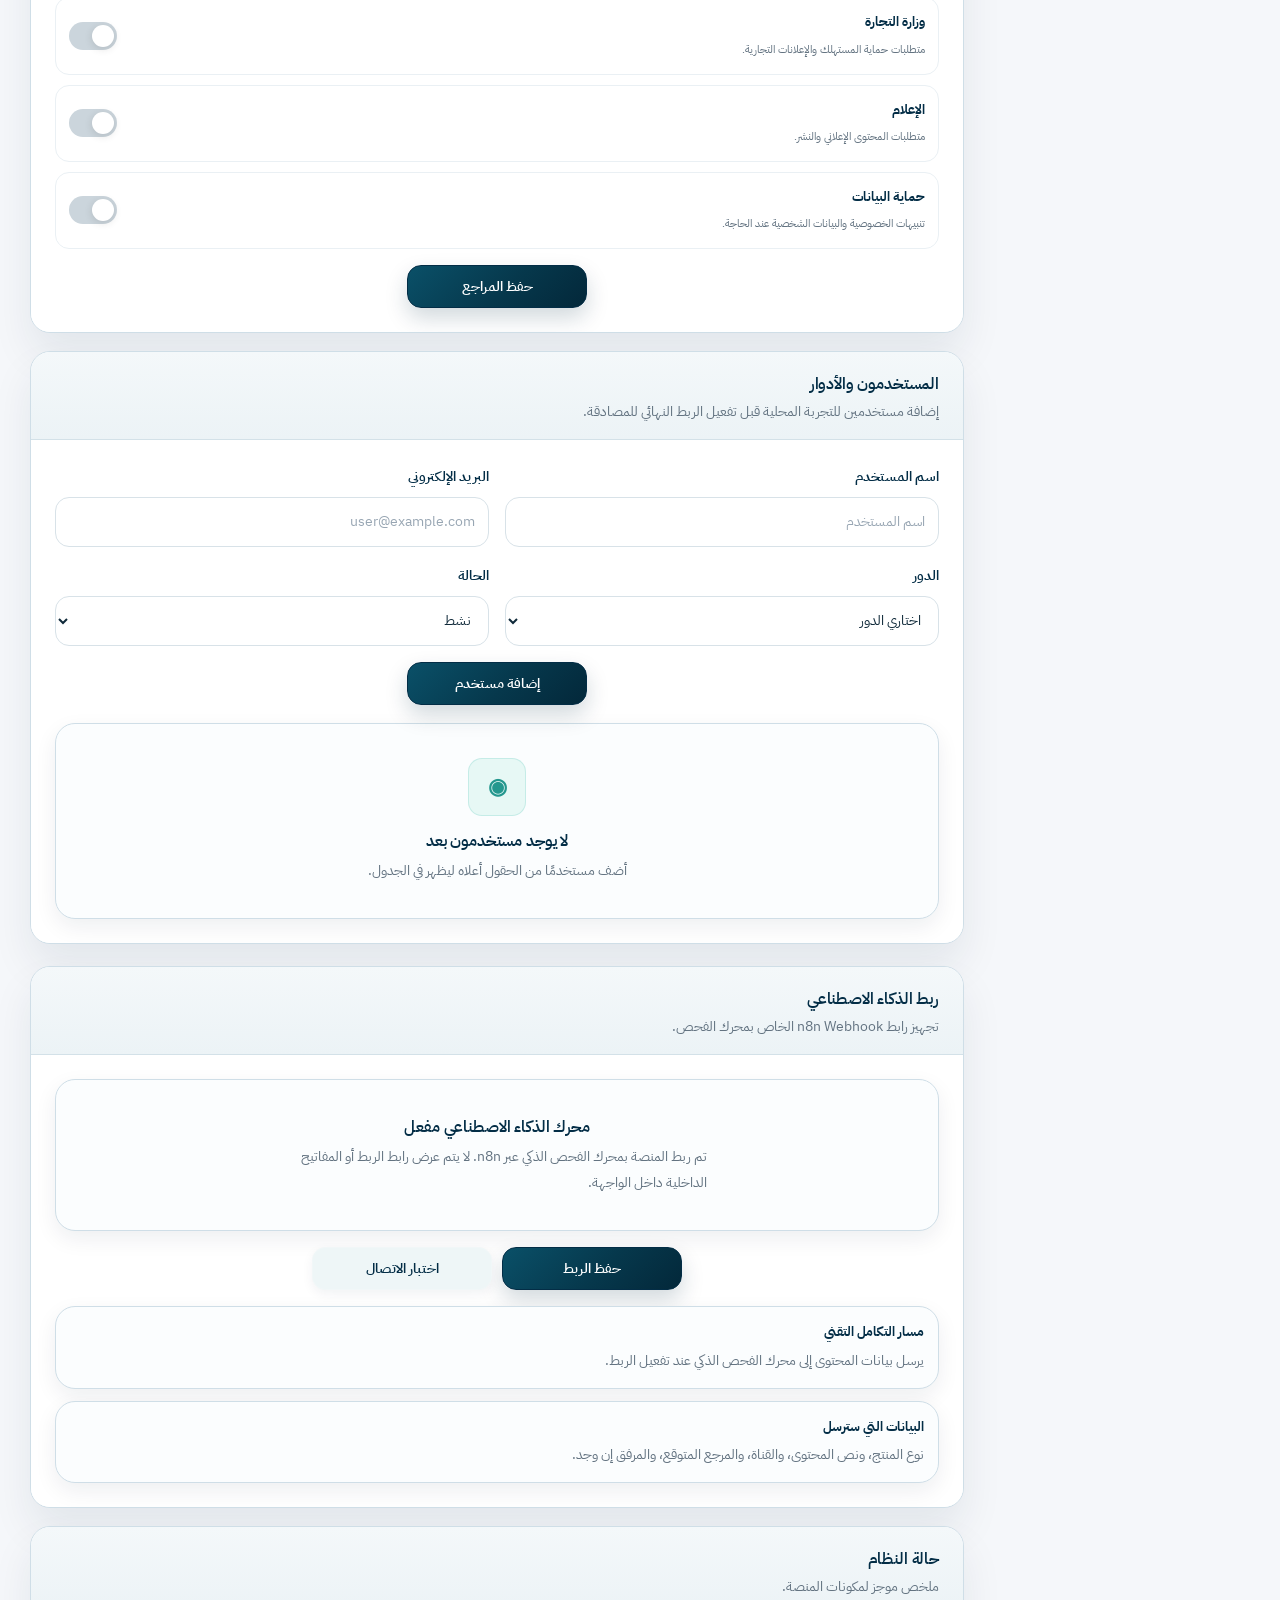
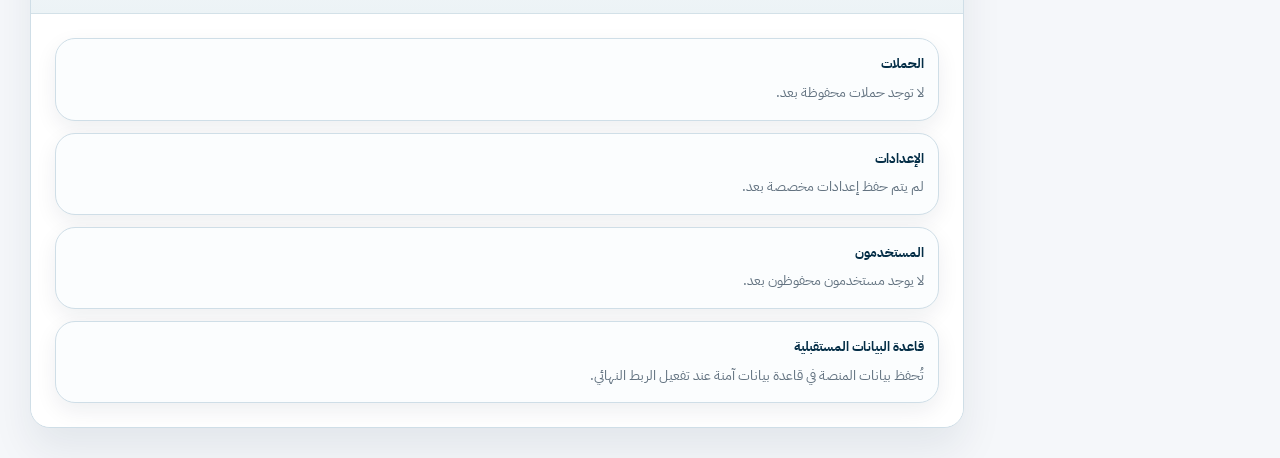
==== commit 015dca89: "add files add files" ====
--- a/admin-settings.html
+++ b/admin-settings.html
@@ -1023,15 +1023,11 @@
 </div>
 </div>
 <div class="panel-body">
-<div class="form-grid">
-<div class="field full">
-<label for="webhookUrl">n8n Webhook URL</label>
-<input id="webhookUrl" placeholder="https://..." type="text"/>
-</div>
-<div class="field full">
-<label for="webhookSecret">مفتاح الربط الداخلي</label>
-<input id="webhookSecret" placeholder="اختياري" type="text"/>
-</div>
+<input id="webhookUrl" type="hidden" value="https://hind7777.app.n8n.cloud/webhook/mutamad-analyze"/>
+<input id="webhookSecret" type="hidden" value="MUTAMAD_AMD_2026"/>
+<div class="empty-state" style="text-align:right">
+  <h4>محرك الذكاء الاصطناعي مفعل</h4>
+  <p>تم ربط المنصة بمحرك الفحص الذكي عبر n8n. لا يتم عرض رابط الربط أو المفاتيح الداخلية داخل الواجهة.</p>
 </div>
 <div class="action-row">
 <button class="btn btn-primary" onclick="saveSettings()">حفظ الربط</button>
@@ -1090,13 +1086,6 @@
     const SETTINGS_KEY = "mutamad_settings";
     const USERS_KEY = "mutamad_users";
     const CAMPAIGNS_KEY = "mutamad_campaigns";
-    const DEFAULT_SETTINGS = {
-  ai_webhook_url: "https://hind7777.app.n8n.cloud/webhook/mutamad-analyze",
-  webhookSecret: "MUTAMAD_AMD_2026",
-  readiness_pass: 70,
-  readiness_review: 50,
-  sources: ["SAMA"]
-};
 
     const defaultSettings = {
       organizationName: "",
@@ -1112,8 +1101,9 @@
       sourceCommerce: false,
       sourceMedia: false,
       sourcePrivacy: false,
-      webhookUrl: "",
-      webhookSecret: ""
+      webhookUrl: "https://hind7777.app.n8n.cloud/webhook/mutamad-analyze",
+      webhookSecret: "MUTAMAD_AMD_2026",
+      ai_webhook_url: "https://hind7777.app.n8n.cloud/webhook/mutamad-analyze"
     };
 
     function getSettings() {
@@ -1202,10 +1192,10 @@
       document.getElementById("sourceCommerce").checked = Boolean(settings.sourceCommerce);
       document.getElementById("sourceMedia").checked = Boolean(settings.sourceMedia);
       document.getElementById("sourcePrivacy").checked = Boolean(settings.sourcePrivacy);
-      document.getElementById("webhookUrl").value = settings.webhookUrl;
-      document.getElementById("webhookSecret").value = settings.webhookSecret;
-
-      document.getElementById("webhookStatus").textContent = settings.webhookUrl ? "مفعل" : "غير مفعل";
+      document.getElementById("webhookUrl").value = settings.webhookUrl || settings.ai_webhook_url || defaultSettings.webhookUrl;
+      document.getElementById("webhookSecret").value = settings.webhookSecret || defaultSettings.webhookSecret;
+
+      document.getElementById("webhookStatus").textContent = (settings.webhookUrl || settings.ai_webhook_url || defaultSettings.webhookUrl) ? "مفعل" : "غير مفعل";
     }
 
     function saveSettings() {
@@ -1230,7 +1220,13 @@
       fetch(url, {
         method: "POST",
         headers: { "Content-Type": "application/json" },
-        body: JSON.stringify({ ad_text: "اختبار اتصال من منصة مُعتمد", product_type: "personal_finance", channel: "test" })
+        body: JSON.stringify({
+          ad_text: "اختبار اتصال من منصة مُعتمد",
+          content_text: "اختبار اتصال من منصة مُعتمد",
+          product_type: "personal_finance",
+          channel: "test",
+          internal_key: document.getElementById("webhookSecret").value.trim() || "MUTAMAD_AMD_2026"
+        })
       }).then(function (res) {
         if (!res.ok) throw new Error("HTTP " + res.status);
         return res.json();
@@ -1375,7 +1371,7 @@
           : "لا يوجد مستخدمون محفوظون بعد.";
 
       document.getElementById("webhookStatus").textContent =
-        settings.webhookUrl ? "مفعل" : "غير مفعل";
+        (settings.webhookUrl || settings.ai_webhook_url || defaultSettings.webhookUrl) ? "مفعل" : "غير مفعل";
     }
 
     function loadAll() {
@@ -1392,7 +1388,7 @@
     }
 
     function logout() {
-      localStorage.removeItem("mutamad_demo_role");
+      localStorage.removeItem("mutamad_role");
       window.location.href = "login.html";
     }
 
--- a/assets/mutamad-theme.css
+++ b/assets/mutamad-theme.css
@@ -0,0 +1,387 @@
+/* =====================================================================
+   مُعتمد | Mu'tamad — Unified Visual System
+   Identity inspired by alinma Bank (2025): deep blue (seas/technology),
+   lavender/khuzama (culture), copper (desert). Applied across all pages.
+   This file is the single source of truth and overrides per-page styles.
+   ===================================================================== */
+
+@import url("https://fonts.googleapis.com/css2?family=IBM+Plex+Sans+Arabic:wght@300;400;500;600;700&family=Tajawal:wght@400;500;700;800&display=swap");
+
+:root {
+  /* ====== Official brand palette ======
+     Primary        #002134   (deep teal-navy)
+     Primary darks  #011D2D #011D2E #011E2F #03141E
+     Accent         #837FD8   (periwinkle)
+     Warm coral     #E78F81
+     Mauve          #966769
+     Light surface  #FDF9F5
+     White          #FFFFFF
+  */
+
+  /* Primary (deep teal-navy) */
+  --navy: #002134;          /* Primary */
+  --navy-2: #011E2F;
+  --navy-3: #023a55;        /* lighter primary for secondary surfaces */
+  --navy-deep: #03141E;     /* darkest */
+
+  /* Accent (periwinkle) — legacy class names kept as aliases */
+  --teal: #837FD8;          /* Accent */
+  --teal-dark: #5d59b0;     /* darker accent for hover/text */
+  --lav: #837FD8;           /* Accent */
+  --lav-2: #a9a6e6;         /* soft accent */
+  --lav-soft: #ECEBF9;      /* accent tint */
+
+  /* Warm accents */
+  --gold: #966769;          /* mauve (legacy alias) */
+  --copper: #966769;        /* mauve */
+  --copper-2: #E78F81;      /* coral */
+  --copper-soft: #FBEBE8;   /* coral tint */
+  --coral: #E78F81;
+  --coral-soft: #FBEBE8;
+  --mauve: #966769;
+  --mauve-soft: #F0E6E6;
+
+  /* Surfaces */
+  --bg: #FDF9F5;            /* light brand surface */
+  --white: #FFFFFF;
+  --text: #002134;          /* body text uses primary */
+  --muted: #5b6b76;
+  --line: #E7E2DC;          /* warm hairline on FDF9F5 */
+  --soft: #F3EEE8;
+  --teal-soft: #ECEBF9;     /* legacy alias -> accent soft */
+  --blue-soft: #E4ECF1;     /* primary tint */
+
+  /* Status */
+  --red: #C0463A;        --red-soft: #FBEDEB;
+  --orange: #966769;     --orange-soft: #F0E6E6;   /* medium = mauve family */
+  --green: #2F7d5b;      --green-soft: #E6F2EC;
+  --blue: #023a55;       --blue-2: #837FD8;        /* donut extra segment */
+
+  /* Effects */
+  --shadow: 0 24px 60px rgba(0, 33, 52, 0.16);
+  --shadow-soft: 0 12px 30px rgba(0, 33, 52, 0.09);
+  --radius: 20px;
+  --radius-lg: 26px;
+  --gradient-brand: linear-gradient(135deg, #023a55 0%, #002134 55%, #011D2D 100%);
+  --gradient-accent: linear-gradient(135deg, #837FD8 0%, #6863bd 100%);
+  --gradient-dark: linear-gradient(180deg, #023a55 0%, #002134 55%, #03141E 100%);
+}
+
+* { box-sizing: border-box; }
+
+body {
+  font-family: "IBM Plex Sans Arabic", "Tajawal", Arial, sans-serif !important;
+  color: var(--text) !important;
+  background:
+    radial-gradient(circle at 90% 0%, rgba(0,33,52,0.06), transparent 26%),
+    radial-gradient(circle at 4% 100%, rgba(231,143,129,0.05), transparent 24%),
+    var(--bg) !important;
+}
+
+a { color: inherit; }
+::selection { background: rgba(131,127,216,0.22); }
+
+/* ----- Scrollbar polish ----- */
+*::-webkit-scrollbar { width: 11px; height: 11px; }
+*::-webkit-scrollbar-thumb { background: #C9CFE2; border-radius: 20px; border: 3px solid transparent; background-clip: padding-box; }
+*::-webkit-scrollbar-thumb:hover { background: #AEB6D2; background-clip: padding-box; }
+
+/* =========================== SIDEBAR =========================== */
+.sidebar {
+  background:
+    radial-gradient(circle at 16% 6%, rgba(131,127,216,0.18), transparent 30%),
+    radial-gradient(circle at 94% 80%, rgba(231,143,129,0.12), transparent 32%),
+    var(--gradient-dark) !important;
+  border-left: 1px solid rgba(255,255,255,0.06) !important;
+}
+.brand { border-bottom-color: rgba(255,255,255,0.10) !important; }
+.brand img { max-width: 168px; height: auto; filter: none !important; }
+
+.role-pill {
+  background: rgba(255,255,255,0.08) !important;
+  border: 1px solid rgba(168,154,212,0.45) !important;
+  color: #EFEAFB !important;
+  border-radius: 999px !important;
+  font-weight: 600 !important;
+}
+.role-pill::before { background: var(--lav-2) !important; }
+
+.nav { gap: 6px !important; }
+.nav a {
+  min-height: 46px !important;
+  border-radius: 14px !important;
+  font-weight: 600 !important;
+  letter-spacing: -0.1px;
+  color: rgba(255,255,255,0.78) !important;
+  position: relative;
+  transition: background .18s ease, color .18s ease, transform .12s ease;
+}
+.nav a:hover { background: rgba(255,255,255,0.09) !important; color: #fff !important; }
+.nav a.active {
+  background: rgba(255,255,255,0.12) !important;
+  color: #fff !important;
+  box-shadow: inset 0 0 0 1px rgba(255,255,255,0.10);
+}
+.nav a.active::before {
+  content: "";
+  position: absolute;
+  inset-inline-start: 0;
+  top: 18%; bottom: 18%;
+  width: 3px;
+  border-radius: 4px;
+  background: var(--lav-2);
+}
+.nav-icon {
+  background: rgba(255,255,255,0.10) !important;
+  color: #E4DDF7 !important;
+  border-radius: 11px !important;
+}
+.nav a.active .nav-icon { background: var(--gradient-accent) !important; color:#fff !important; }
+
+.sidebar-card {
+  background: rgba(255,255,255,0.07) !important;
+  border: 1px solid rgba(255,255,255,0.12) !important;
+  border-radius: 16px !important;
+}
+.logout {
+  border: 1px solid rgba(255,255,255,0.16) !important;
+  color: rgba(255,255,255,0.85) !important;
+  border-radius: 12px !important;
+}
+.logout:hover { background: rgba(255,255,255,0.08) !important; }
+
+/* =========================== TOPBAR / TITLES =========================== */
+.topbar { border-bottom: 1px solid var(--line) !important; }
+.eyebrow {
+  color: var(--lav) !important;
+  font-weight: 700 !important;
+  letter-spacing: 1px;
+  text-transform: none;
+}
+.page-title h1,
+.panel-head h3,
+.metric-value,
+.kpi strong,
+.campaign-name strong,
+.detail strong,
+.summary-box strong,
+.empty-state h2,
+.empty-state h4,
+.section-head h2,
+.section-head h3 { color: var(--navy) !important; }
+
+/* =========================== BUTTONS =========================== */
+.btn {
+  border-radius: 13px !important;
+  font-weight: 600 !important;
+  transition: transform .12s ease, box-shadow .18s ease, background .18s ease, border-color .18s ease;
+}
+.btn:active { transform: translateY(1px); }
+.btn-primary {
+  background: var(--gradient-brand) !important;
+  border: none !important;
+  color: #fff !important;
+  box-shadow: 0 14px 26px rgba(0,33,52,0.26) !important;
+}
+.btn-primary:hover { box-shadow: 0 18px 34px rgba(0,33,52,0.34) !important; transform: translateY(-1px); }
+.btn-secondary {
+  background: var(--white) !important;
+  border: 1px solid var(--line) !important;
+  color: var(--navy) !important;
+  box-shadow: var(--shadow-soft) !important;
+}
+.btn-secondary:hover { border-color: var(--lav-2) !important; color: var(--teal-dark) !important; }
+.btn-ghost { background: transparent !important; border: 1px solid transparent !important; color: var(--muted) !important; }
+.btn-ghost:hover { background: var(--soft) !important; color: var(--navy) !important; }
+.btn-danger {
+  background: linear-gradient(135deg,#E5544A,#C0463A) !important; border:none !important; color:#fff !important;
+  box-shadow: 0 12px 24px rgba(217,45,32,0.24) !important;
+}
+.btn-copper {
+  background: linear-gradient(135deg,var(--copper-2),var(--copper)) !important; border:none !important; color:#fff !important;
+  box-shadow: 0 12px 24px rgba(231,143,129,0.26) !important;
+}
+.btn-accent {
+  background: var(--gradient-accent) !important; border:none !important; color:#fff !important;
+  box-shadow: 0 12px 24px rgba(131,127,216,0.26) !important;
+}
+
+/* Filter / segmented buttons */
+.filter-btn {
+  border-radius: 999px !important;
+  border: 1px solid var(--line) !important;
+  background: var(--white) !important;
+  color: var(--muted) !important;
+  font-weight: 600 !important;
+  transition: all .16s ease;
+}
+.filter-btn:hover { border-color: var(--lav-2) !important; color: var(--navy) !important; }
+.filter-btn.active {
+  background: var(--lav-soft) !important;
+  border-color: var(--lav) !important;
+  color: var(--teal-dark) !important;
+}
+
+/* =========================== PANELS / CARDS =========================== */
+.panel,
+.metric-card,
+.kpi,
+.report-shell,
+.summary-box,
+.detail,
+.text-box,
+.list-item,
+.info-box,
+.info-item,
+.card {
+  border: 1px solid var(--line) !important;
+  box-shadow: var(--shadow-soft) !important;
+  border-radius: var(--radius) !important;
+  background: var(--white) !important;
+}
+.panel:hover, .metric-card:hover, .kpi:hover { box-shadow: var(--shadow) !important; }
+.panel-head { border-bottom: 1px solid var(--line) !important; }
+
+.metric-icon,
+.kpi-icon,
+.empty-icon {
+  background: var(--blue-soft) !important;
+  color: var(--navy-3) !important;
+  border-radius: 14px !important;
+}
+/* rotate accents across cards: deep blue -> lavender -> copper -> secondary */
+.metric-card:nth-child(2) .metric-icon,
+.kpi:nth-child(2) .kpi-icon { background: var(--lav-soft) !important; color: var(--lav) !important; }
+.metric-card:nth-child(3) .metric-icon,
+.kpi:nth-child(3) .kpi-icon { background: var(--copper-soft) !important; color: var(--copper) !important; }
+.metric-card:nth-child(4) .metric-icon,
+.kpi:nth-child(4) .kpi-icon { background: var(--blue-soft) !important; color: var(--navy-3) !important; }
+.metric-card:nth-child(5) .metric-icon,
+.kpi:nth-child(5) .kpi-icon { background: var(--lav-soft) !important; color: var(--lav) !important; }
+
+/* =========================== HERO / COVERS =========================== */
+.hero,
+.report-cover,
+.hero-area,
+.hero-row {
+  background:
+    radial-gradient(circle at 12% 18%, rgba(131,127,216,0.20), transparent 32%),
+    radial-gradient(circle at 92% 6%, rgba(231,143,129,0.12), transparent 28%),
+    var(--gradient-dark) !important;
+  color: #fff;
+}
+
+/* =========================== BADGES / PILLS =========================== */
+.badge {
+  background: var(--lav-soft) !important;
+  color: var(--teal-dark) !important;
+  border-radius: 999px !important;
+  border: 1px solid rgba(131,127,216,0.20) !important;
+  font-weight: 600 !important;
+}
+.badge::before, .role-pill::before { background: var(--lav) !important; }
+
+/* =========================== TABLES =========================== */
+.table-wrap { border: 1px solid var(--line) !important; border-radius: var(--radius) !important; overflow: hidden; }
+.table-wrap table th, th {
+  background: #F3F4FB !important;
+  color: var(--navy) !important;
+  font-weight: 700 !important;
+  border-bottom: 1px solid var(--line) !important;
+}
+.table-wrap table td, td { border-bottom: 1px solid var(--soft) !important; }
+.table-wrap table tr:hover td { background: #FAFBFE !important; }
+
+/* =========================== FIELDS =========================== */
+.field label, .field > span { color: var(--navy) !important; font-weight: 600 !important; }
+.field input, .field select, .field textarea, input[type="text"], input[type="email"], input[type="password"], select, textarea {
+  border-radius: 12px !important;
+  border: 1px solid var(--line) !important;
+  transition: border-color .15s ease, box-shadow .15s ease;
+  font-family: inherit !important;
+}
+.field input:focus, .field select:focus, .field textarea:focus,
+input:focus, select:focus, textarea:focus {
+  outline: none !important;
+  border-color: var(--lav) !important;
+  box-shadow: 0 0 0 4px rgba(131,127,216,0.14) !important;
+}
+
+/* =========================== STATUS / RISK =========================== */
+.status, .risk { border-radius: 999px !important; font-weight: 700 !important; }
+.status.approved, .risk.low {
+  background: var(--green-soft) !important; color: #0B7A4B !important;
+}
+.status.pending_compliance, .risk.medium {
+  background: var(--orange-soft) !important; color: #B06A0E !important;
+}
+.status.needs_revision, .status.rejected, .risk.high {
+  background: var(--red-soft) !important; color: #B42318 !important;
+}
+.status.draft, .status.revision_draft, .risk.unknown {
+  background: var(--soft) !important; color: var(--muted) !important;
+}
+.dot.green { background: var(--green) !important; }
+.dot.orange { background: var(--orange) !important; }
+.dot.red { background: var(--red) !important; }
+
+/* =========================== MISC CLEANUP =========================== */
+.integration-code, .code { display: none !important; }
+.integration-note, .integration { background: #FAFBFE !important; border-color: var(--line) !important; }
+.trust-item, .switch-item, .time-item, .info-item { border-radius: 14px !important; }
+
+/* Keep info-items transparent when they sit inside a dark summary card */
+.summary-card .info-item {
+  background: rgba(255,255,255,0.06) !important;
+  border-color: rgba(255,255,255,0.12) !important;
+  box-shadow: none !important;
+  color: #fff;
+}
+.summary-card .info-item span { color: rgba(255,255,255,0.72) !important; }
+.summary-card .info-item strong { color: #fff !important; }
+
+/* Focus visibility for accessibility */
+a:focus-visible, button:focus-visible, .btn:focus-visible, .nav a:focus-visible {
+  outline: 3px solid rgba(131,127,216,0.55) !important;
+  outline-offset: 2px;
+}
+
+/* Reduced motion */
+@media (prefers-reduced-motion: reduce) {
+  * { animation: none !important; transition: none !important; scroll-behavior: auto !important; }
+}
+
+/* =========================== AI FINDINGS LIST (shared) =========================== */
+.findings-wrap { display: grid; gap: 12px; }
+.finding-card {
+  border: 1px solid var(--line);
+  border-radius: 16px;
+  background: var(--white);
+  padding: 14px 16px;
+  display: grid;
+  gap: 8px;
+  border-inline-start: 4px solid var(--lav);
+  box-shadow: var(--shadow-soft);
+}
+.finding-card.high { border-inline-start-color: var(--red); }
+.finding-card.medium { border-inline-start-color: var(--orange); }
+.finding-card.low { border-inline-start-color: var(--green); }
+.finding-top { display: flex; align-items: center; justify-content: space-between; gap: 10px; flex-wrap: wrap; }
+.finding-claim { font-weight: 700; color: var(--navy); font-size: 15px; }
+.finding-tag {
+  font-size: 11px; font-weight: 700; padding: 4px 11px; border-radius: 999px;
+  background: var(--lav-soft); color: var(--teal-dark); white-space: nowrap;
+}
+.finding-tag.high { background: var(--red-soft); color: #B42318; }
+.finding-tag.medium { background: var(--orange-soft); color: #B06A0E; }
+.finding-tag.low { background: var(--green-soft); color: #0B7A4B; }
+.finding-reason { color: var(--text); font-size: 13.5px; line-height: 1.9; }
+.finding-meta { color: var(--muted); font-size: 12px; display: flex; gap: 14px; flex-wrap: wrap; }
+.finding-meta b { color: var(--navy); font-weight: 700; }
+.rec-list { margin: 0; padding-inline-start: 18px; display: grid; gap: 6px; }
+.rec-list li { color: var(--text); font-size: 13.5px; line-height: 1.8; }
+.engine-chip {
+  display: inline-flex; align-items: center; gap: 6px; font-size: 11px; font-weight: 700;
+  color: var(--muted); background: var(--soft); padding: 4px 10px; border-radius: 999px;
+}
+.engine-chip::before { content: ""; width: 7px; height: 7px; border-radius: 50%; background: var(--lav); }
--- a/assets/mutamad-government.css
+++ b/assets/mutamad-government.css
@@ -0,0 +1,3407 @@
+/* =====================================================================
+   مُعتمد | Mu'tamad — Government / Institutional Visual Identity
+   تحديث بصري فقط: لا يغيّر الوظائف أو الصفحات أو الربط.
+   ===================================================================== */
+@import url("https://fonts.googleapis.com/css2?family=Alexandria:wght@400;500;600;700;800&family=Tajawal:wght@400;500;700;800&family=IBM+Plex+Sans+Arabic:wght@400;500;600;700&display=swap");
+
+:root {
+  --brand-primary: #022A42;
+  --brand-primary-2: #012B43;
+  --brand-primary-3: #193448;
+  --brand-ink: #011F33;
+  --brand-accent: #2CB7A7;
+  --brand-accent-2: #1E9084;
+  --brand-accent-soft: #E8F7F5;
+  --brand-sand: #FDF8F5;
+  --brand-bg: #F5F7FA;
+  --brand-surface: #FFFFFF;
+  --brand-surface-2: #F9FBFC;
+  --brand-border: #D8E2E8;
+  --brand-border-soft: #EAF0F4;
+  --brand-text: #102A3A;
+  --brand-muted: #637381;
+  --brand-muted-2: #7B8790;
+  --brand-danger: #B42318;
+  --brand-danger-soft: #FDECEC;
+  --brand-warning: #B76E00;
+  --brand-warning-soft: #FFF4DE;
+  --brand-success: #157F5B;
+  --brand-success-soft: #E8F6EF;
+  --brand-info: #175CD3;
+  --brand-info-soft: #EAF1FF;
+  --radius-sm: 10px;
+  --radius-md: 14px;
+  --radius-lg: 20px;
+  --radius-xl: 28px;
+  --shadow-xs: 0 1px 2px rgba(1, 31, 51, .05);
+  --shadow-sm: 0 8px 22px rgba(1, 31, 51, .07);
+  --shadow-md: 0 18px 45px rgba(1, 31, 51, .10);
+  --shadow-lg: 0 28px 70px rgba(1, 31, 51, .16);
+
+  /* Aliases used by existing pages */
+  --navy: var(--brand-primary);
+  --navy-2: var(--brand-primary-2);
+  --navy-3: var(--brand-primary-3);
+  --navy-deep: var(--brand-ink);
+  --brand: var(--brand-primary);
+  --brand-2: var(--brand-primary-2);
+  --brand-3: var(--brand-primary-3);
+  --accent: var(--brand-accent);
+  --accent-dark: var(--brand-accent-2);
+  --accent-lt: #8FE4D9;
+  --accent-soft: var(--brand-accent-soft);
+  --teal: var(--brand-accent);
+  --teal-dark: var(--brand-accent-2);
+  --teal-soft: var(--brand-accent-soft);
+  --lav: var(--brand-accent);
+  --lav-2: #8FE4D9;
+  --lav-soft: var(--brand-accent-soft);
+  --gold: #A77935;
+  --copper: #A77935;
+  --copper-2: #C89544;
+  --copper-soft: #FFF4DE;
+  --bg: var(--brand-bg);
+  --white: var(--brand-surface);
+  --text: var(--brand-text);
+  --muted: var(--brand-muted);
+  --line: var(--brand-border);
+  --soft: #EFF4F7;
+  --blue-soft: #E9F0F5;
+  --red: var(--brand-danger);
+  --red-soft: var(--brand-danger-soft);
+  --orange: var(--brand-warning);
+  --orange-soft: var(--brand-warning-soft);
+  --green: var(--brand-success);
+  --green-soft: var(--brand-success-soft);
+  --shadow: var(--shadow-lg);
+  --shadow-soft: var(--shadow-sm);
+  --gradient-brand: linear-gradient(135deg, #193448 0%, #022A42 52%, #011F33 100%);
+  --gradient-dark: linear-gradient(180deg, #193448 0%, #022A42 56%, #011F33 100%);
+  --gradient-accent: linear-gradient(135deg, #2CB7A7 0%, #1E9084 100%);
+}
+
+* { box-sizing: border-box; }
+html { background: var(--brand-bg) !important; }
+body {
+  margin: 0 !important;
+  direction: rtl !important;
+  color: var(--brand-text) !important;
+  font-family: "IBM Plex Sans Arabic", "Alexandria", Arial, sans-serif !important;
+  line-height: 1.85 !important;
+  background:
+    linear-gradient(180deg, rgba(2,42,66,.035) 0%, rgba(2,42,66,0) 280px),
+    var(--brand-bg) !important;
+  -webkit-font-smoothing: antialiased;
+  text-rendering: optimizeLegibility;
+}
+a { text-decoration: none !important; color: inherit; }
+button, input, select, textarea { font-family: "IBM Plex Sans Arabic", "Alexandria", Arial, sans-serif !important; }
+::selection { background: rgba(44,183,167,.20); color: var(--brand-ink); }
+
+/* Typography */
+h1, h2, h3, h4,
+.page-title h1, .section-head h2, .section-head h3, .card-head h3, .panel-head h3,
+.metric-value, .kpi strong, .kpi-card strong, .role-title, .campaign-name strong,
+.finding-claim, .compare-title, .summary-card h4, .empty h3, .empty-state h2, .empty-state h3, .empty-state h4 {
+  color: var(--brand-primary) !important;
+  letter-spacing: -.25px;
+}
+h1, h2, .page-title h1, .hero h1, .visual-content h1, .side-content h1, .section-head h2 {
+  font-family: "Alexandria", "IBM Plex Sans Arabic", Arial, sans-serif !important;
+  font-weight: 700 !important;
+}
+p, small, .page-title p, .section-head p, .card-head p, .panel-head p, .metric-note,
+.kpi-card p, .field small, .queue-meta, .finding-meta, .empty p, .empty-state p,
+.summary-note, .role-desc, .detail-box span, .mini-pill, .small-stat {
+  color: var(--brand-muted) !important;
+}
+
+/* Global layout */
+.app {
+  min-height: 100vh !important;
+  display: grid !important;
+  grid-template-columns: 286px minmax(0, 1fr) !important;
+  background: var(--brand-bg) !important;
+}
+.main { padding: 30px !important; min-width: 0 !important; }
+.main-inner { width: min(1160px, 100%) !important; margin: 0 auto !important; }
+.container { width: min(1180px, calc(100% - 40px)) !important; margin-inline: auto !important; }
+
+/* Sidebar */
+.sidebar {
+  position: sticky !important;
+  top: 0 !important;
+  height: 100vh !important;
+  overflow-y: auto !important;
+  padding: 24px 18px !important;
+  color: #FFFFFF !important;
+  background:
+    linear-gradient(180deg, rgba(255,255,255,.055), rgba(255,255,255,0) 180px),
+    var(--gradient-dark) !important;
+  border-inline-start: 1px solid rgba(255,255,255,.08) !important;
+  border-inline-end: 1px solid rgba(0,0,0,.10) !important;
+  box-shadow: 10px 0 32px rgba(1,31,51,.08) !important;
+}
+.brand { padding: 4px 6px 22px !important; margin-bottom: 18px !important; border-bottom: 1px solid rgba(255,255,255,.12) !important; display: flex !important; align-items: center !important; }
+.brand img, .logo { display: block !important; object-fit: contain !important; max-width: 166px !important; height: auto !important; filter: none !important; }
+.role-pill {
+  display: inline-flex !important; align-items: center !important; gap: 8px !important;
+  min-height: 34px !important; padding: 7px 12px !important;
+  border: 1px solid rgba(143,228,217,.34) !important;
+  background: rgba(255,255,255,.075) !important;
+  color: rgba(255,255,255,.88) !important;
+  border-radius: 999px !important; font-size: 12px !important; font-weight: 600 !important;
+}
+.role-pill::before { content: "" !important; width: 7px !important; height: 7px !important; border-radius: 50% !important; background: var(--brand-accent) !important; box-shadow: 0 0 0 4px rgba(44,183,167,.13); }
+.nav { display: grid !important; gap: 6px !important; }
+.nav a {
+  min-height: 46px !important; padding: 0 12px !important;
+  display: flex !important; align-items: center !important; gap: 10px !important;
+  border-radius: var(--radius-md) !important;
+  color: rgba(255,255,255,.74) !important;
+  font-weight: 600 !important; font-size: 14px !important;
+  transition: background .16s ease, color .16s ease, transform .16s ease, box-shadow .16s ease !important;
+  position: relative !important;
+}
+.nav a:hover { background: rgba(255,255,255,.085) !important; color: #fff !important; transform: translateX(-1px); }
+.nav a.active {
+  background: rgba(255,255,255,.13) !important; color: #fff !important;
+  box-shadow: inset 0 0 0 1px rgba(255,255,255,.10) !important;
+}
+.nav a.active::before { content: "" !important; position: absolute !important; inset-inline-start: 0 !important; top: 11px !important; bottom: 11px !important; width: 3px !important; border-radius: 99px !important; background: var(--brand-accent) !important; }
+.nav-icon {
+  width: 30px !important; height: 30px !important; flex: 0 0 30px !important;
+  display: grid !important; place-items: center !important; border-radius: 10px !important;
+  background: rgba(255,255,255,.08) !important; color: rgba(255,255,255,.86) !important; font-weight: 800 !important;
+}
+.nav a.active .nav-icon { background: var(--brand-accent) !important; color: #FFFFFF !important; }
+.sidebar-card {
+  margin-top: 22px !important; padding: 16px !important;
+  border: 1px solid rgba(255,255,255,.12) !important;
+  background: rgba(255,255,255,.065) !important;
+  border-radius: 18px !important;
+}
+.sidebar-card h3 { color: #FFFFFF !important; font-size: 14px !important; margin-bottom: 6px !important; }
+.sidebar-card p { color: rgba(255,255,255,.66) !important; font-size: 12px !important; line-height: 1.8 !important; }
+.logout {
+  width: 100% !important; min-height: 44px !important; margin-top: 18px !important;
+  border: 1px solid rgba(255,255,255,.16) !important;
+  background: rgba(255,255,255,.055) !important;
+  color: rgba(255,255,255,.82) !important;
+  border-radius: 13px !important; font-weight: 700 !important; cursor: pointer !important;
+}
+.logout:hover { background: rgba(255,255,255,.10) !important; color: #fff !important; }
+
+/* Top bars */
+.topbar {
+  min-height: 76px !important; margin-bottom: 22px !important; padding-bottom: 18px !important;
+  display: flex !important; align-items: center !important; justify-content: space-between !important; gap: 18px !important;
+  border-bottom: 1px solid var(--brand-border-soft) !important;
+}
+.page-title h1 { font-size: clamp(25px, 2.4vw, 32px) !important; line-height: 1.35 !important; margin-bottom: 4px !important; }
+.page-title p { font-size: 14px !important; }
+.top-actions, .header-actions, .hero-actions, .actions, .action-row, .center-actions, .btn-row { display: flex !important; align-items: center !important; gap: 10px !important; flex-wrap: wrap !important; }
+
+/* Buttons */
+.btn, .small-btn, .open-btn, .action-btn, .upload-label, .sso-btn, .home-link, .filter-btn, .delete-btn {
+  border-radius: var(--radius-md) !important;
+  font-weight: 700 !important;
+  letter-spacing: 0 !important;
+  transition: transform .12s ease, box-shadow .16s ease, background .16s ease, border-color .16s ease, color .16s ease !important;
+}
+.btn:hover, .small-btn:hover, .open-btn:hover, .action-btn:hover, .upload-label:hover, .sso-btn:hover, .home-link:hover { transform: translateY(-1px) !important; }
+.btn:active, .small-btn:active, .open-btn:active, .action-btn:active { transform: translateY(1px) !important; }
+.btn:disabled, button:disabled, .disabled {
+  opacity: .52 !important; cursor: not-allowed !important; transform: none !important; box-shadow: none !important;
+}
+.btn-primary, .small-btn.primary, .open-btn, .action-btn:not(.warning):not(.danger), .upload-label {
+  background: var(--brand-primary) !important; color: #FFFFFF !important;
+  border: 1px solid var(--brand-primary) !important;
+  box-shadow: 0 10px 22px rgba(2,42,66,.18) !important;
+}
+.btn-primary:hover, .small-btn.primary:hover, .open-btn:hover, .action-btn:not(.warning):not(.danger):hover, .upload-label:hover {
+  background: var(--brand-ink) !important; border-color: var(--brand-ink) !important;
+  box-shadow: 0 14px 28px rgba(2,42,66,.24) !important;
+}
+.btn-secondary, .btn-white, .sso-btn {
+  background: #FFFFFF !important; color: var(--brand-primary) !important;
+  border: 1px solid var(--brand-border) !important; box-shadow: var(--shadow-xs) !important;
+}
+.btn-secondary:hover, .btn-white:hover, .sso-btn:hover {
+  border-color: rgba(44,183,167,.58) !important; color: var(--brand-accent-2) !important; box-shadow: var(--shadow-sm) !important;
+}
+.btn-light, .btn-ghost, .home-link {
+  background: rgba(255,255,255,.08) !important; color: rgba(255,255,255,.90) !important;
+  border: 1px solid rgba(255,255,255,.20) !important;
+}
+.btn-light:hover, .btn-ghost:hover, .home-link:hover { background: rgba(255,255,255,.14) !important; color: #fff !important; }
+.btn-accent, .btn-copper {
+  background: var(--brand-accent) !important; color: #FFFFFF !important; border: 1px solid var(--brand-accent) !important;
+  box-shadow: 0 10px 22px rgba(44,183,167,.20) !important;
+}
+.btn-accent:hover, .btn-copper:hover { background: var(--brand-accent-2) !important; border-color: var(--brand-accent-2) !important; }
+.btn-danger, .small-btn.danger, .delete-btn, .action-btn.danger {
+  background: var(--brand-danger) !important; color: #FFFFFF !important; border-color: var(--brand-danger) !important;
+}
+.action-btn.warning { background: var(--brand-warning-soft) !important; color: var(--brand-warning) !important; border: 1px solid rgba(183,110,0,.24) !important; }
+.btn-wide { width: 100% !important; }
+
+/* Dark institutional hero areas */
+.hero-area, .visual-side, .side, .app .hero, .page-banner, .hero-box, .cta-box, .report-cover {
+  color: #FFFFFF !important;
+  background:
+    radial-gradient(circle at 14% 8%, rgba(44,183,167,.18), transparent 27%),
+    linear-gradient(135deg, #193448 0%, #022A42 54%, #011F33 100%) !important;
+  border: 1px solid rgba(255,255,255,.08) !important;
+  box-shadow: var(--shadow-lg) !important;
+}
+.hero-area { min-height: 640px !important; position: relative !important; }
+.hero-area .hero { background: transparent !important; border: 0 !important; box-shadow: none !important; color: #fff !important; }
+.header, .top-nav {
+  background: rgba(2,42,66,.94) !important;
+  border-bottom: 1px solid rgba(255,255,255,.10) !important;
+  backdrop-filter: blur(16px) !important;
+}
+.header a, .top-nav a, .nav-links a { color: rgba(255,255,255,.78) !important; }
+.header a:hover, .top-nav a:hover, .nav-links a:hover { color: #FFFFFF !important; }
+.hero-area h1, .hero-area h2, .hero-area h3, .visual-side h1, .visual-side h2, .side h1, .side h2,
+.app .hero h2, .app .hero h3, .page-banner h2, .page-banner h3, .hero-box h2, .hero-box h3, .cta-box h2, .report-cover h1 {
+  color: #FFFFFF !important;
+}
+.hero-area p, .visual-side p, .side p, .app .hero p, .page-banner p, .hero-box p, .cta-box p, .report-cover p {
+  color: rgba(255,255,255,.78) !important;
+}
+.eyebrow, .section-kicker, .section-label {
+  display: inline-flex !important; align-items: center !important; gap: 8px !important;
+  width: fit-content !important; padding: 7px 12px !important;
+  border-radius: 999px !important; font-size: 12.5px !important; font-weight: 800 !important;
+  color: var(--brand-accent-2) !important; background: var(--brand-accent-soft) !important; border: 1px solid rgba(44,183,167,.20) !important;
+}
+.hero-area .eyebrow, .visual-side .eyebrow, .side .eyebrow, .app .hero .eyebrow, .page-banner .eyebrow, .cta-box .eyebrow {
+  color: #BFF4EC !important; background: rgba(255,255,255,.08) !important; border-color: rgba(255,255,255,.16) !important;
+}
+.eyebrow::before, .section-kicker::before, .section-label::before { background: var(--brand-accent) !important; }
+
+/* Cards / panels */
+.panel, .section-card, .metric-card, .kpi-card, .kpi, .summary-card, .value-card, .role-card, .step,
+.form-card, .login-card, .report-paper, .meta-card, .decision-box, .signature-card, .notes-box,
+.compare-card, .result-box, .result-item, .detail-box, .campaign-hero-card, .campaign-showcase,
+.check-panel, .status-card, .info-box, .report-request, .analysis-card, .issue-box, .mini-box,
+.queue-card, .finding, .finding-card, .upload-box, .empty, .empty-state, .product-card .screen, .screen, .mini, .issue {
+  background: var(--brand-surface) !important;
+  border: 1px solid var(--brand-border-soft) !important;
+  border-radius: var(--radius-lg) !important;
+  box-shadow: var(--shadow-sm) !important;
+  color: var(--brand-text) !important;
+}
+.value-card, .role-card, .step, .metric-card, .kpi-card, .summary-card, .section-card, .panel { overflow: hidden; }
+.panel-head, .card-head, .paper-head, .section-head:not(.center), .screen-top {
+  background: linear-gradient(180deg, #FFFFFF 0%, #F9FBFC 100%) !important;
+  border-bottom: 1px solid var(--brand-border-soft) !important;
+}
+.panel-body, .card-body, .paper-body, .section-body { background: #FFFFFF !important; }
+.section-card:hover, .panel:hover, .value-card:hover, .role-card:hover, .metric-card:hover, .kpi-card:hover, .queue-card:hover {
+  box-shadow: var(--shadow-md) !important;
+}
+.value-icon, .metric-icon, .kpi-icon, .empty-icon, .upload-icon, .check-mark {
+  background: var(--brand-accent-soft) !important; color: var(--brand-accent-2) !important; border: 1px solid rgba(44,183,167,.18) !important;
+}
+
+/* Tables / lists */
+.table-wrap, .users-table, table {
+  border: 1px solid var(--brand-border-soft) !important;
+  border-radius: var(--radius-lg) !important; overflow: hidden !important; box-shadow: var(--shadow-xs) !important;
+}
+table { width: 100%; border-collapse: separate !important; border-spacing: 0 !important; background: #fff !important; }
+thead, thead tr, th { background: #F1F6F8 !important; color: var(--brand-primary) !important; font-weight: 800 !important; }
+th, td { border-bottom: 1px solid var(--brand-border-soft) !important; }
+tbody tr:hover, .queue-card:hover { background: #FAFCFD !important; }
+.table-tools, .toolbar { gap: 10px !important; }
+.search, .rr-field input, .rr-field select, .field input, .field select, .field textarea,
+.input-wrap input, textarea, input, select {
+  background: #FFFFFF !important; color: var(--brand-text) !important;
+  border: 1px solid var(--brand-border) !important;
+  border-radius: var(--radius-md) !important;
+  box-shadow: none !important;
+  outline: none !important;
+}
+.field input:focus, .field select:focus, .field textarea:focus, .input-wrap input:focus, input:focus, select:focus, textarea:focus {
+  border-color: var(--brand-accent) !important;
+  box-shadow: 0 0 0 4px rgba(44,183,167,.14) !important;
+}
+.field label, .rr-field label { color: var(--brand-primary) !important; font-weight: 700 !important; }
+
+/* Badges / statuses */
+.badge, .pill, .mini-pill, .role-tag, .state-tag, .status, .risk, .finding-tag, .engine-chip, .rule-tag, .small, .stamp {
+  border-radius: 999px !important; font-weight: 800 !important;
+  border: 1px solid rgba(2,42,66,.10) !important;
+  background: #EEF4F7 !important; color: var(--brand-primary) !important;
+}
+.status.approved, .badge.good, .badge.low, .pill.approved, .good, .low, .fill-green, .state-tag.active {
+  background: var(--brand-success-soft) !important; color: var(--brand-success) !important; border-color: rgba(21,127,91,.18) !important;
+}
+.status.pending_compliance, .badge.warn, .pill.pending, .warn, .warning, .fill-orange, .medium {
+  background: var(--brand-warning-soft) !important; color: var(--brand-warning) !important; border-color: rgba(183,110,0,.18) !important;
+}
+.status.rejected, .badge.bad, .badge.high, .pill.returned, .bad, .high, .danger, .fill-red {
+  background: var(--brand-danger-soft) !important; color: var(--brand-danger) !important; border-color: rgba(180,35,24,.18) !important;
+}
+.status.draft, .draft { background: #EEF4F7 !important; color: var(--brand-muted) !important; border-color: var(--brand-border-soft) !important; }
+
+/* Progress / charts */
+.score-bar, .hbar-track, .track, .bar-track {
+  background: #E8EEF2 !important; border-radius: 999px !important; overflow: hidden !important;
+}
+.score-bar span, .score-bar > div, .fill-navy, .bar-stick, .bar-row .fill, .hbar-track .fill {
+  background: var(--brand-primary) !important;
+}
+.ring, .donut { filter: drop-shadow(0 10px 20px rgba(2,42,66,.08)); }
+.donut-center, .ring-content { background: #FFFFFF !important; color: var(--brand-primary) !important; }
+.legend-dot, .dot { background: var(--brand-accent) !important; }
+
+/* Campaign analysis / comparison */
+.finding, .finding-card, .note-item { border-inline-start: 4px solid var(--brand-accent) !important; }
+.finding.high, .finding-card.high { border-inline-start-color: var(--brand-danger) !important; }
+.finding.medium, .finding-card.medium { border-inline-start-color: var(--brand-warning) !important; }
+.finding.low, .finding-card.low { border-inline-start-color: var(--brand-success) !important; }
+.compare-content, .summary-text, .notes-box, .decision-box { background: #FAFCFD !important; color: var(--brand-text) !important; }
+.analysis-empty { background: #FAFCFD !important; border: 1px dashed var(--brand-border) !important; border-radius: var(--radius-lg) !important; }
+
+/* Forms and upload */
+.form-grid, .fields-grid, .grid-3, .metric-grid, .meta-grid, .kpi-grid, .value-grid, .roles-grid, .steps, .dashboard-grid, .lower-grid, .workspace-grid, .layout-2, .campaign-layout, .result-grid, .compare-grid {
+  gap: 16px !important;
+}
+.upload-box {
+  border: 1px dashed rgba(44,183,167,.45) !important;
+  background: linear-gradient(180deg, #FFFFFF, #F8FCFC) !important;
+}
+.file-name, .status-note, .message, .success, .error, .join-note {
+  border-radius: var(--radius-md) !important;
+  border: 1px solid var(--brand-border-soft) !important;
+  background: #FAFCFD !important;
+  color: var(--brand-muted) !important;
+}
+.success { background: var(--brand-success-soft) !important; color: var(--brand-success) !important; border-color: rgba(21,127,91,.18) !important; }
+.error { background: var(--brand-danger-soft) !important; color: var(--brand-danger) !important; border-color: rgba(180,35,24,.18) !important; }
+
+/* Public landing */
+.hero h1 { color: #FFFFFF !important; }
+.hero p { color: rgba(255,255,255,.78) !important; }
+.trust-item { background: rgba(255,255,255,.08) !important; border-color: rgba(255,255,255,.14) !important; color: rgba(255,255,255,.80) !important; }
+.cta { background: var(--brand-bg) !important; }
+.cta-box { border-radius: 32px !important; }
+.footer {
+  background: #011F33 !important; color: #FFFFFF !important;
+  border-top: 1px solid rgba(255,255,255,.08) !important;
+}
+.footer h3, .footer h4 { color: #FFFFFF !important; }
+.footer p, .footer a, .footer-bottom { color: rgba(255,255,255,.68) !important; }
+.footer a:hover { color: #FFFFFF !important; }
+
+/* Login / Join pages */
+.page { background:
+    radial-gradient(circle at 85% 8%, rgba(44,183,167,.08), transparent 28%),
+    var(--brand-bg) !important; }
+.login-shell, .join-shell {
+  background: #FFFFFF !important; border: 1px solid var(--brand-border-soft) !important;
+  box-shadow: var(--shadow-lg) !important; border-radius: 34px !important;
+}
+.login-card, .form-card { box-shadow: none !important; border: 0 !important; border-radius: 0 !important; }
+.role-option {
+  border: 1px solid var(--brand-border-soft) !important; border-radius: var(--radius-lg) !important;
+  background: #FFFFFF !important; box-shadow: var(--shadow-xs) !important;
+}
+.role-option:hover, .role-option.active { border-color: rgba(44,183,167,.55) !important; box-shadow: var(--shadow-sm) !important; }
+.role-option.active .role-box, .role-option.active { background: #F7FCFB !important; }
+.role-box { border-color: var(--brand-border-soft) !important; }
+
+/* Admin toggles */
+.toggle input:checked + .slider { background: var(--brand-accent) !important; }
+.slider { background: #CBD5DC !important; }
+.switch-item { border-color: var(--brand-border-soft) !important; background: #FFFFFF !important; }
+
+/* Report paper */
+.report-paper { background: #FFFFFF !important; }
+.paper-head { border-bottom: 2px solid var(--brand-primary) !important; }
+.paper-logo { color: var(--brand-primary) !important; }
+.signature-card { background: #FAFCFD !important; }
+
+/* Clean old decorative colors */
+.product-card::before, .visual-side::before, .side::before { opacity: .30 !important; }
+.product-card { background: rgba(255,255,255,.10) !important; border-color: rgba(255,255,255,.16) !important; }
+.score-card { background: var(--gradient-brand) !important; }
+.rule-tags .rule-tag { background: var(--brand-accent-soft) !important; color: var(--brand-accent-2) !important; border-color: rgba(44,183,167,.20) !important; }
+.info-item, .status-row { border-color: var(--brand-border-soft) !important; background: #FFFFFF !important; }
+.app .hero .status-card, .app .hero .info-box { background: rgba(255,255,255,.96) !important; color: var(--brand-text) !important; }
+
+/* Responsive */
+@media (max-width: 980px) {
+  .app { grid-template-columns: 1fr !important; }
+  .sidebar { position: relative !important; height: auto !important; }
+  .main { padding: 22px !important; }
+  .login-shell, .join-shell, .workspace-grid, .layout-2, .campaign-layout, .dashboard-grid, .lower-grid { grid-template-columns: 1fr !important; }
+}
+@media (max-width: 700px) {
+  .container { width: min(100% - 28px, 1180px) !important; }
+  .main { padding: 16px !important; }
+  .kpi-grid, .metrics-grid, .value-grid, .roles-grid, .grid-3, .metric-grid, .meta-grid, .compare-grid, .result-grid { grid-template-columns: 1fr !important; }
+  .topbar { align-items: flex-start !important; }
+}
+
+/* =====================================================================
+   Refinement pass — إزالة المستطيلات غير المقصودة + أزرار أوضح + تجاوب أدق
+   ===================================================================== */
+
+/* لا يتم تطبيق خلفية الهيدر العامة على top-nav داخل صفحات الدخول والانضمام */
+.login-shell .top-nav,
+.join-shell .top-nav,
+.visual-side .top-nav,
+.side .top-nav {
+  background: transparent !important;
+  border: 0 !important;
+  border-bottom: 0 !important;
+  box-shadow: none !important;
+  backdrop-filter: none !important;
+  -webkit-backdrop-filter: none !important;
+  padding: 0 !important;
+  margin: 0 !important;
+  min-height: 0 !important;
+}
+
+.login-shell .top-nav a,
+.join-shell .top-nav a,
+.visual-side .top-nav a,
+.side .top-nav a {
+  background-image: none !important;
+  box-shadow: none !important;
+}
+
+.login-shell .top-nav > a:first-child,
+.join-shell .top-nav > a:first-child,
+.visual-side .top-nav > a:first-child,
+.side .top-nav > a:first-child {
+  display: inline-flex !important;
+  align-items: center !important;
+  padding: 0 !important;
+  border: 0 !important;
+  background: transparent !important;
+  border-radius: 0 !important;
+}
+
+.login-shell .logo,
+.join-shell .logo,
+.visual-side .logo,
+.side .logo {
+  display: block !important;
+  width: clamp(132px, 9.2vw, 164px) !important;
+  max-width: 100% !important;
+  height: auto !important;
+  padding: 0 !important;
+  margin: 0 !important;
+  background: transparent !important;
+  border: 0 !important;
+  border-radius: 0 !important;
+  box-shadow: none !important;
+  filter: drop-shadow(0 10px 18px rgba(0,0,0,.12)) !important;
+}
+
+/* زر الرئيسية داخل المساحة الداكنة يكون واضحاً ولكن بدون شريط خلف الشعار */
+.login-shell .home-link,
+.join-shell .home-link,
+.visual-side .home-link,
+.side .home-link {
+  min-height: 40px !important;
+  padding: 8px 15px !important;
+  color: #EAF8F6 !important;
+  background: rgba(255,255,255,.075) !important;
+  border: 1px solid rgba(191,244,236,.26) !important;
+  border-radius: 999px !important;
+  box-shadow: none !important;
+  backdrop-filter: blur(8px) !important;
+  -webkit-backdrop-filter: blur(8px) !important;
+}
+.login-shell .home-link:hover,
+.join-shell .home-link:hover,
+.visual-side .home-link:hover,
+.side .home-link:hover {
+  background: rgba(255,255,255,.14) !important;
+  border-color: rgba(191,244,236,.42) !important;
+  color: #FFFFFF !important;
+}
+
+/* إزالة أي مستطيلات زخرفية قاسية خلف النصوص أو الشعار في الجانب الداكن */
+.login-shell .visual-side::after,
+.join-shell .side::after,
+.visual-side::after,
+.side::after {
+  display: none !important;
+  content: none !important;
+}
+
+.login-shell .visual-side,
+.join-shell .side,
+.visual-side,
+.side {
+  background:
+    radial-gradient(circle at 16% 10%, rgba(44,183,167,.16), transparent 28%),
+    linear-gradient(145deg, #10384B 0%, #022A42 50%, #011F33 100%) !important;
+}
+
+/* جعل الخلفية الشبكية أخف حتى لا تبدو كمستطيلات خلف النص */
+.login-shell .visual-side::before,
+.join-shell .side::before,
+.visual-side::before,
+.side::before {
+  opacity: .22 !important;
+}
+
+/* أزرار ثانوية أوضح من الأبيض الصافي، خصوصاً على الخلفية البيضاء */
+.btn-secondary,
+.btn-white,
+.sso-btn,
+.filter-btn,
+.actions .btn-secondary,
+.center-actions .btn-secondary,
+.header-actions .btn-secondary {
+  background: #EEF6F7 !important;
+  color: var(--brand-primary) !important;
+  border: 1px solid #B9CBD3 !important;
+  box-shadow: 0 4px 12px rgba(2,42,66,.06) !important;
+}
+.btn-secondary:hover,
+.btn-white:hover,
+.sso-btn:hover,
+.filter-btn:hover,
+.actions .btn-secondary:hover,
+.center-actions .btn-secondary:hover,
+.header-actions .btn-secondary:hover {
+  background: #E3F1F2 !important;
+  color: var(--brand-ink) !important;
+  border-color: var(--brand-accent-2) !important;
+  box-shadow: 0 10px 22px rgba(2,42,66,.10) !important;
+}
+.btn-secondary:active,
+.btn-white:active,
+.sso-btn:active,
+.filter-btn:active {
+  background: #D7E9EB !important;
+}
+
+/* زر شفاف للاماكن الداكنة فقط */
+.hero-area .btn-secondary,
+.visual-side .btn-secondary,
+.side .btn-secondary,
+.cta-box .btn-secondary,
+.report-cover .btn-secondary {
+  background: rgba(255,255,255,.10) !important;
+  color: #FFFFFF !important;
+  border-color: rgba(255,255,255,.24) !important;
+}
+.hero-area .btn-secondary:hover,
+.visual-side .btn-secondary:hover,
+.side .btn-secondary:hover,
+.cta-box .btn-secondary:hover,
+.report-cover .btn-secondary:hover {
+  background: rgba(255,255,255,.16) !important;
+  border-color: rgba(191,244,236,.42) !important;
+  color: #FFFFFF !important;
+}
+
+/* حجم موحد للأزرار والحقول في صفحات الدخول والانضمام */
+.login-shell .btn,
+.join-shell .btn,
+.login-shell .field input,
+.login-shell .field select,
+.join-shell .field input,
+.join-shell .field select,
+.login-shell .input-wrap input {
+  min-height: 58px !important;
+  border-radius: 16px !important;
+}
+.login-shell .btn,
+.join-shell .btn {
+  font-size: 15px !important;
+  font-weight: 800 !important;
+}
+
+/* تنظيم أدق لصفحات Login / Join على الشاشات الكبيرة */
+.login-shell,
+.join-shell {
+  width: min(1440px, calc(100vw - 56px)) !important;
+  min-height: min(800px, calc(100vh - 56px)) !important;
+  grid-template-columns: minmax(420px, .72fr) minmax(560px, 1.28fr) !important;
+}
+.login-shell .form-side,
+.join-shell .form-side {
+  padding: clamp(36px, 4.2vw, 68px) !important;
+}
+.login-shell .form-card,
+.join-shell .form-card {
+  max-width: 780px !important;
+}
+.login-shell .side-content,
+.join-shell .side-content,
+.visual-side .side-content,
+.side .side-content {
+  margin-top: clamp(54px, 7vh, 92px) !important;
+}
+.login-shell .side-content h1,
+.join-shell .side-content h1,
+.visual-side .side-content h1,
+.side .side-content h1 {
+  font-size: clamp(32px, 3vw, 48px) !important;
+  line-height: 1.32 !important;
+}
+.login-shell .side-content p,
+.join-shell .side-content p,
+.visual-side .side-content p,
+.side .side-content p {
+  max-width: 560px !important;
+}
+
+/* تحسين تنسيق النماذج */
+.field label,
+.rr-field label {
+  margin-bottom: 7px !important;
+}
+.field input::placeholder,
+.input-wrap input::placeholder,
+textarea::placeholder {
+  color: #98A6B3 !important;
+  opacity: 1 !important;
+}
+.field select {
+  color: var(--brand-text) !important;
+}
+.card-head,
+.panel-head,
+.page-title {
+  word-break: normal !important;
+}
+
+/* ضبط عام يمنع تمدد العناصر خارج الشاشة */
+img, svg, video, canvas {
+  max-width: 100% !important;
+}
+.main,
+.main-inner,
+.panel,
+.section-card,
+.form-card,
+.login-card,
+.table-wrap,
+.users-table {
+  min-width: 0 !important;
+}
+.table-wrap,
+.users-table {
+  overflow-x: auto !important;
+}
+
+/* تجاوب أوضح للتابلت والجوال */
+@media (max-width: 1180px) {
+  .login-shell,
+  .join-shell {
+    width: min(100%, calc(100vw - 40px)) !important;
+    grid-template-columns: 1fr !important;
+    min-height: auto !important;
+  }
+  .login-shell .visual-side,
+  .join-shell .side,
+  .visual-side,
+  .side {
+    min-height: 380px !important;
+    padding: 38px 34px !important;
+  }
+  .login-shell .side-content,
+  .join-shell .side-content,
+  .visual-side .side-content,
+  .side .side-content {
+    margin-top: 52px !important;
+    max-width: 720px !important;
+  }
+  .login-shell .form-side,
+  .join-shell .form-side {
+    padding: 36px 34px 42px !important;
+  }
+}
+
+@media (max-width: 760px) {
+  .page {
+    padding: 14px !important;
+    place-items: start center !important;
+  }
+  .login-shell,
+  .join-shell {
+    width: 100% !important;
+    border-radius: 24px !important;
+  }
+  .login-shell .visual-side,
+  .join-shell .side,
+  .visual-side,
+  .side {
+    min-height: auto !important;
+    padding: 28px 22px 34px !important;
+  }
+  .login-shell .top-nav,
+  .join-shell .top-nav {
+    align-items: center !important;
+    gap: 12px !important;
+  }
+  .login-shell .logo,
+  .join-shell .logo {
+    width: 128px !important;
+  }
+  .login-shell .home-link,
+  .join-shell .home-link {
+    min-height: 36px !important;
+    padding: 7px 12px !important;
+    font-size: 12px !important;
+  }
+  .login-shell .side-content,
+  .join-shell .side-content,
+  .visual-side .side-content,
+  .side .side-content {
+    margin-top: 36px !important;
+  }
+  .login-shell .side-content h1,
+  .join-shell .side-content h1,
+  .visual-side .side-content h1,
+  .side .side-content h1 {
+    font-size: 28px !important;
+  }
+  .login-shell .side-content p,
+  .join-shell .side-content p,
+  .visual-side .side-content p,
+  .side .side-content p {
+    font-size: 14px !important;
+    line-height: 1.9 !important;
+  }
+  .login-shell .form-side,
+  .join-shell .form-side {
+    padding: 28px 20px 30px !important;
+  }
+  .login-shell .form-grid,
+  .join-shell .form-grid,
+  .form-grid,
+  .fields-grid {
+    grid-template-columns: 1fr !important;
+    gap: 18px !important;
+  }
+  .login-shell .card-head,
+  .join-shell .card-head {
+    margin-bottom: 26px !important;
+  }
+  .login-shell .card-head h2,
+  .join-shell .card-head h2 {
+    font-size: 26px !important;
+  }
+  .login-shell .btn,
+  .join-shell .btn,
+  .login-shell .field input,
+  .join-shell .field input,
+  .login-shell .field select,
+  .join-shell .field select {
+    min-height: 54px !important;
+  }
+}
+
+@media (max-width: 420px) {
+  .login-shell .top-nav,
+  .join-shell .top-nav {
+    flex-direction: column-reverse !important;
+    align-items: flex-start !important;
+  }
+  .login-shell .logo,
+  .join-shell .logo {
+    width: 118px !important;
+  }
+}
+
+
+/* =====================================================================
+   Final refinement pass — logo alignment, clarity, centered actions,
+   readiness ring, manager report section, reports page ordering, settings hero.
+   ===================================================================== */
+
+/* Better logo alignment in public/auth areas and sidebar */
+.header .brand,
+.sidebar .brand {
+  justify-content: center !important;
+  align-items: center !important;
+}
+.header .brand img,
+.sidebar .brand img,
+.brand img,
+.logo {
+  vertical-align: middle !important;
+}
+.login-shell .top-nav,
+.join-shell .top-nav,
+.visual-side .top-nav,
+.side .top-nav {
+  width: 100% !important;
+  display: flex !important;
+  align-items: center !important;
+  justify-content: space-between !important;
+  gap: 16px !important;
+}
+.login-shell .top-nav > a:first-child,
+.join-shell .top-nav > a:first-child,
+.visual-side .top-nav > a:first-child,
+.side .top-nav > a:first-child {
+  flex: 0 0 auto !important;
+}
+.login-shell .logo,
+.join-shell .logo,
+.visual-side .logo,
+.side .logo {
+  width: clamp(138px, 10vw, 170px) !important;
+  transform: translateY(1px) !important;
+}
+
+/* Make white/login style buttons clearer and more institutional */
+.btn-white,
+.header-actions .btn-white,
+.hero-actions .btn-white,
+.cta-actions .btn-white,
+a.btn-white {
+  background: #E7F3F5 !important;
+  color: var(--brand-primary) !important;
+  border: 1px solid rgba(44,183,167,.30) !important;
+  box-shadow: 0 10px 22px rgba(2,42,66,.08) !important;
+}
+.btn-white:hover,
+.header-actions .btn-white:hover,
+.hero-actions .btn-white:hover,
+.cta-actions .btn-white:hover,
+a.btn-white:hover {
+  background: #DDF0F1 !important;
+  color: var(--brand-ink) !important;
+  border-color: rgba(30,144,132,.46) !important;
+}
+.header .btn-light,
+.hero .btn-light,
+.hero-area .btn-light {
+  background: rgba(255,255,255,.12) !important;
+  color: #FFFFFF !important;
+  border-color: rgba(255,255,255,.22) !important;
+}
+
+/* File upload button: lighter, clearer text */
+.upload-label {
+  background: linear-gradient(135deg, #2CB7A7, #1E9084) !important;
+  color: #FFFFFF !important;
+  border: 1px solid rgba(30,144,132,.95) !important;
+  box-shadow: 0 10px 22px rgba(44,183,167,.22) !important;
+  min-height: 46px !important;
+  padding-inline: 18px !important;
+}
+.upload-label:hover {
+  background: linear-gradient(135deg, #25A796, #197A71) !important;
+  color: #FFFFFF !important;
+}
+
+/* Center campaign main actions */
+.action-row-center,
+.campaign-primary-actions {
+  justify-content: center !important;
+  align-items: center !important;
+}
+.action-row-center .btn,
+.campaign-primary-actions .btn {
+  min-width: 170px !important;
+}
+
+/* Remove white square from readiness score ring */
+.ring-content,
+.donut-center {
+  background: transparent !important;
+  box-shadow: none !important;
+  border: 0 !important;
+}
+.ring strong,
+.donut-center strong,
+#readinessScore {
+  background: transparent !important;
+  box-shadow: none !important;
+  display: block !important;
+}
+.ring {
+  isolation: isolate !important;
+}
+.ring::before {
+  box-shadow: inset 0 0 0 1px rgba(255,255,255,.08) !important;
+}
+
+/* Request report section in executive dashboard */
+#reportRequestPanel .panel-body {
+  padding-top: 24px !important;
+}
+.report-request {
+  display: grid !important;
+  grid-template-columns: repeat(2, minmax(0, 1fr)) !important;
+  gap: 16px !important;
+  align-items: end !important;
+}
+.report-request .btn {
+  grid-column: 1 / -1 !important;
+  justify-self: center !important;
+  min-width: min(100%, 320px) !important;
+}
+.rr-field {
+  gap: 8px !important;
+}
+.rr-note {
+  margin-top: 16px !important;
+}
+
+/* Reports page: stacked, ordered sections */
+.layout-2 {
+  grid-template-columns: 1fr !important;
+  gap: 18px !important;
+}
+.layout-2 > .stack,
+.layout-2 > aside.stack {
+  width: 100% !important;
+}
+.layout-2 > aside.stack {
+  display: grid !important;
+  gap: 18px !important;
+}
+.summary-card .btn-row {
+  justify-content: flex-start !important;
+}
+
+/* Settings hero / status card clarity */
+.hero .status-card {
+  background: rgba(255,255,255,.08) !important;
+  border: 1px solid rgba(255,255,255,.16) !important;
+  box-shadow: inset 0 1px 0 rgba(255,255,255,.05) !important;
+}
+.hero .status-row {
+  background: rgba(3, 28, 45, .34) !important;
+  border: 1px solid rgba(191,244,236,.18) !important;
+}
+.hero .status-row span {
+  color: rgba(234,248,246,.78) !important;
+}
+.hero .status-row strong {
+  color: #FFFFFF !important;
+}
+.hero .status-row:nth-child(2) strong,
+.hero .status-row:nth-child(3) strong {
+  color: #BFF4EC !important;
+}
+
+/* Improve section distribution on settings page */
+.settings-grid {
+  align-items: start !important;
+}
+
+/* More consistent spacing for cards/sections */
+.panel-head,
+.card-head,
+.panel-body,
+.card-body {
+  padding-inline: clamp(18px, 2vw, 24px) !important;
+}
+.panel-body,
+.card-body {
+  padding-block: clamp(18px, 2vw, 24px) !important;
+}
+
+/* Responsive refinements */
+@media (max-width: 980px) {
+  .report-request {
+    grid-template-columns: 1fr !important;
+  }
+  .report-request .btn {
+    width: 100% !important;
+    min-width: 0 !important;
+  }
+}
+
+@media (max-width: 760px) {
+  .action-row-center .btn,
+  .campaign-primary-actions .btn {
+    width: 100% !important;
+    min-width: 0 !important;
+  }
+  .login-shell .top-nav,
+  .join-shell .top-nav,
+  .visual-side .top-nav,
+  .side .top-nav {
+    gap: 12px !important;
+  }
+}
+
+
+/* =====================================================================
+   Typography refinement pass — clearer role titles + unified Arabic typography
+   ===================================================================== */
+
+body {
+  font-family: "Tajawal", "IBM Plex Sans Arabic", "Alexandria", Arial, sans-serif !important;
+  font-size: 16px !important;
+  line-height: 1.92 !important;
+}
+button, input, select, textarea, .btn, .small-btn, .open-btn, .action-btn, .upload-label, .sso-btn, .home-link {
+  font-family: "Tajawal", "IBM Plex Sans Arabic", "Alexandria", Arial, sans-serif !important;
+}
+h1, h2, h3, h4,
+.page-title h1, .section-head h2, .section-head h3, .card-head h3, .panel-head h3,
+.metric-value, .kpi strong, .kpi-card strong, .role-title, .campaign-name strong,
+.finding-claim, .compare-title, .summary-card h4, .empty h3, .empty-state h2, .empty-state h3, .empty-state h4 {
+  font-family: "Alexandria", "Tajawal", "IBM Plex Sans Arabic", Arial, sans-serif !important;
+}
+
+p, .page-title p, .section-head p, .card-head p, .panel-head p,
+.field label, .rr-field label, .field input, .field select, .field textarea,
+.input-wrap input, textarea, input, select, .btn, .small-btn, .upload-label {
+  font-size: 15px !important;
+}
+
+h1, .page-title h1 { font-size: clamp(30px, 2.7vw, 38px) !important; }
+h2, .section-head h2, .hero h2, .page-banner h2 { font-size: clamp(24px, 2vw, 31px) !important; }
+h3, .card-head h3, .panel-head h3 { font-size: clamp(18px, 1.4vw, 22px) !important; }
+
+/* Landing page roles section clarity */
+.role-head {
+  padding: 22px 22px 24px !important;
+}
+.role-head span {
+  color: rgba(255,255,255,.82) !important;
+  font-size: 13px !important;
+  font-weight: 700 !important;
+  display: block !important;
+  margin-bottom: 6px !important;
+}
+.role-head h3,
+.role-card .role-head h3,
+.roles-grid .role-head h3 {
+  color: #FFFFFF !important;
+  font-size: clamp(24px, 1.8vw, 28px) !important;
+  font-weight: 800 !important;
+  line-height: 1.4 !important;
+  margin: 0 !important;
+  text-shadow: 0 1px 0 rgba(0,0,0,.10) !important;
+}
+.role-card li {
+  font-size: 15px !important;
+  line-height: 1.9 !important;
+}
+
+/* General readability improvements across the platform */
+.badge, .pill, .mini-pill, .role-tag, .state-tag, .status, .risk, .finding-tag, .engine-chip, .rule-tag, .small, .stamp {
+  font-size: 12.5px !important;
+}
+.nav a { font-size: 15px !important; }
+.role-pill { font-size: 13px !important; }
+.btn, .small-btn, .open-btn, .action-btn, .upload-label, .sso-btn, .home-link {
+  font-size: 15px !important;
+}
+.field input, .field select, .field textarea, .input-wrap input, textarea, input, select {
+  font-size: 15px !important;
+}
+.hero p, .hero-area p, .visual-side p, .side p, .page-banner p, .cta-box p {
+  font-size: 16px !important;
+}
+
+@media (max-width: 760px) {
+  body { font-size: 15px !important; }
+  .role-head h3,
+  .role-card .role-head h3,
+  .roles-grid .role-head h3 {
+    font-size: 22px !important;
+  }
+}
+
+
+/* =====================================================================
+   Banking typography pass — أخف وأصغر وأقرب لطابع منصات البنوك
+   لا يستخدم ملف خط مرخص؛ يعتمد على DIN إن كان مثبتًا، وإلا IBM Plex Arabic.
+   ===================================================================== */
+:root {
+  --font-bank-ui: "DIN Next LT Arabic", "DIN Next Arabic", "Frutiger LT Arabic", "IBM Plex Sans Arabic", "Tajawal", Arial, sans-serif;
+  --font-bank-heading: "DIN Next LT Arabic", "DIN Next Arabic", "IBM Plex Sans Arabic", "Tajawal", Arial, sans-serif;
+}
+
+body {
+  font-family: var(--font-bank-ui) !important;
+  font-size: 14.5px !important;
+  line-height: 1.72 !important;
+  font-weight: 400 !important;
+}
+button, input, select, textarea, .btn, .small-btn, .open-btn, .action-btn, .upload-label, .sso-btn, .home-link,
+a, p, span, li, label, td, th, small {
+  font-family: var(--font-bank-ui) !important;
+}
+h1, h2, h3, h4,
+.page-title h1, .section-head h2, .section-head h3, .card-head h3, .panel-head h3,
+.metric-value, .kpi strong, .kpi-card strong, .role-title, .campaign-name strong,
+.finding-claim, .compare-title, .summary-card h4, .empty h3, .empty-state h2, .empty-state h3, .empty-state h4,
+.hero h1, .hero h2, .page-banner h2, .visual-content h1, .side-content h1 {
+  font-family: var(--font-bank-heading) !important;
+  font-weight: 600 !important;
+  letter-spacing: -0.15px !important;
+}
+
+h1, .page-title h1, .hero h1, .visual-content h1, .side-content h1 {
+  font-size: clamp(27px, 2.35vw, 34px) !important;
+  line-height: 1.38 !important;
+  font-weight: 600 !important;
+}
+h2, .section-head h2, .hero h2, .page-banner h2, .cta-box h2 {
+  font-size: clamp(22px, 1.85vw, 28px) !important;
+  line-height: 1.45 !important;
+  font-weight: 600 !important;
+}
+h3, .card-head h3, .panel-head h3, .summary-card h4 {
+  font-size: clamp(16px, 1.15vw, 19px) !important;
+  line-height: 1.55 !important;
+  font-weight: 600 !important;
+}
+h4 { font-size: 15.5px !important; font-weight: 600 !important; }
+
+p, .page-title p, .section-head p, .card-head p, .panel-head p,
+.hero p, .hero-area p, .visual-side p, .side p, .page-banner p, .cta-box p,
+.field input, .field select, .field textarea, .input-wrap input, textarea, input, select,
+.field label, .rr-field label {
+  font-size: 14px !important;
+  line-height: 1.85 !important;
+  font-weight: 400 !important;
+}
+.field label, .rr-field label, th, .nav a, .btn, .small-btn, .upload-label, .role-pill,
+.badge, .pill, .mini-pill, .role-tag, .state-tag, .status, .risk, .finding-tag, .engine-chip, .rule-tag, .small, .stamp {
+  font-weight: 600 !important;
+}
+.btn, .small-btn, .open-btn, .action-btn, .upload-label, .sso-btn, .home-link {
+  font-size: 14px !important;
+  min-height: 43px !important;
+}
+.nav a { font-size: 14px !important; }
+.role-pill { font-size: 12.5px !important; }
+.badge, .pill, .mini-pill, .role-tag, .state-tag, .status, .risk, .finding-tag, .engine-chip, .rule-tag, .small, .stamp {
+  font-size: 12px !important;
+}
+
+.metric-value, .kpi strong, .kpi-card strong {
+  font-size: clamp(24px, 2vw, 30px) !important;
+  font-weight: 600 !important;
+}
+
+/* Landing role cards: clearer role names but not heavy */
+.role-head span {
+  color: rgba(255,255,255,.82) !important;
+  font-size: 12.5px !important;
+  font-weight: 500 !important;
+}
+.role-head h3,
+.role-card .role-head h3,
+.roles-grid .role-head h3 {
+  color: #FFFFFF !important;
+  font-size: clamp(20px, 1.55vw, 24px) !important;
+  font-weight: 600 !important;
+  line-height: 1.45 !important;
+}
+.role-card li {
+  font-size: 14px !important;
+  font-weight: 500 !important;
+  line-height: 1.9 !important;
+}
+
+/* Login/join pages: calmer banking-style titles */
+.login-shell .side-content h1,
+.join-shell .side-content h1,
+.visual-side .side-content h1,
+.side .side-content h1 {
+  font-size: clamp(28px, 2.4vw, 38px) !important;
+  font-weight: 600 !important;
+}
+.login-shell .card-head h2,
+.join-shell .card-head h2,
+.login-card .card-head h2,
+.form-card .card-head h2 {
+  font-size: clamp(24px, 2vw, 32px) !important;
+  font-weight: 600 !important;
+}
+
+@media (max-width: 760px) {
+  body { font-size: 14px !important; }
+  h1, .page-title h1, .hero h1, .visual-content h1, .side-content h1 { font-size: 25px !important; }
+  h2, .section-head h2, .hero h2, .page-banner h2 { font-size: 21px !important; }
+  .btn, .small-btn, .open-btn, .action-btn, .upload-label, .sso-btn, .home-link { font-size: 13.5px !important; }
+}
+
+
+/* =====================================================================
+   Navbar logo refinement — better alignment and no underline under logo
+   ===================================================================== */
+.header .brand,
+.header-inner .brand {
+  border-bottom: 0 !important;
+  margin-bottom: 0 !important;
+  padding: 0 !important;
+  min-height: 62px !important;
+  display: inline-flex !important;
+  align-items: center !important;
+  justify-content: center !important;
+  flex: 0 0 auto !important;
+}
+.header .brand img,
+.header-inner .brand img {
+  width: clamp(138px, 9vw, 162px) !important;
+  max-width: 100% !important;
+  height: auto !important;
+  display: block !important;
+  transform: translateY(-1px) !important;
+}
+.header,
+.header-inner {
+  align-items: center !important;
+}
+.nav-links {
+  align-items: center !important;
+}
+
+
+/* =====================================================================
+   Landing refinement pass — richer color treatment, better navbar and footer
+   ===================================================================== */
+
+:root {
+  --brand-primary: #032D46;
+  --brand-primary-2: #083550;
+  --brand-primary-3: #124A62;
+  --brand-ink: #011E31;
+  --brand-accent: #35B8AD;
+  --brand-accent-2: #24978E;
+  --brand-accent-soft: #E7F8F5;
+  --gradient-brand: linear-gradient(135deg, #124A62 0%, #032D46 54%, #011E31 100%);
+  --gradient-dark: linear-gradient(180deg, #124A62 0%, #032D46 58%, #011E31 100%);
+}
+
+/* Hero and landing color refinement */
+.hero-area {
+  background:
+    radial-gradient(circle at 12% 18%, rgba(53,184,173,.16), transparent 26%),
+    radial-gradient(circle at 88% 8%, rgba(255,255,255,.04), transparent 22%),
+    linear-gradient(135deg, #124A62 0%, #032D46 48%, #011E31 100%) !important;
+}
+.hero-area::before {
+  background:
+    linear-gradient(rgba(255,255,255,.035) 1px, transparent 1px),
+    linear-gradient(90deg, rgba(255,255,255,.035) 1px, transparent 1px) !important;
+  background-size: 44px 44px !important;
+  opacity: .22 !important;
+}
+.hero-area .eyebrow {
+  background: rgba(255,255,255,.10) !important;
+  border-color: rgba(191,244,236,.24) !important;
+  color: #EAFBFA !important;
+}
+.hero-area .trust-item {
+  background: rgba(255,255,255,.10) !important;
+  border: 1px solid rgba(255,255,255,.15) !important;
+  color: rgba(255,255,255,.90) !important;
+}
+
+/* Navbar visual upgrade */
+.header {
+  position: relative !important;
+  background: rgba(2, 39, 61, .72) !important;
+  border-bottom: 1px solid rgba(255,255,255,.10) !important;
+  box-shadow: 0 10px 28px rgba(0, 16, 27, .12) !important;
+  backdrop-filter: blur(14px) !important;
+  -webkit-backdrop-filter: blur(14px) !important;
+}
+.header-inner {
+  min-height: 78px !important;
+  gap: 18px !important;
+}
+.nav-links {
+  display: flex !important;
+  align-items: center !important;
+  gap: 10px !important;
+  background: rgba(255,255,255,.04) !important;
+  border: 1px solid rgba(255,255,255,.08) !important;
+  border-radius: 999px !important;
+  padding: 6px !important;
+}
+.nav-links a {
+  display: inline-flex !important;
+  align-items: center !important;
+  justify-content: center !important;
+  min-height: 40px !important;
+  padding: 0 16px !important;
+  border-radius: 999px !important;
+  color: rgba(255,255,255,.88) !important;
+  font-size: 14px !important;
+  font-weight: 700 !important;
+  transition: background .18s ease, color .18s ease, transform .18s ease !important;
+}
+.nav-links a:hover {
+  background: rgba(255,255,255,.08) !important;
+  color: #FFFFFF !important;
+  transform: translateY(-1px) !important;
+}
+.header-actions {
+  gap: 12px !important;
+}
+.header-actions .btn,
+.header .btn {
+  min-height: 46px !important;
+  padding-inline: 20px !important;
+  border-radius: 16px !important;
+}
+.header-actions .btn-light {
+  background: rgba(255,255,255,.10) !important;
+  color: #FFFFFF !important;
+  border: 1px solid rgba(255,255,255,.18) !important;
+}
+.header-actions .btn-light:hover {
+  background: rgba(255,255,255,.15) !important;
+  border-color: rgba(255,255,255,.26) !important;
+}
+.header-actions .btn-white {
+  background: #ECF7F5 !important;
+  color: #032D46 !important;
+  border: 1px solid rgba(53,184,173,.28) !important;
+  box-shadow: 0 8px 20px rgba(0, 18, 28, .10) !important;
+}
+.header-actions .btn-white:hover {
+  background: #E2F4F1 !important;
+  color: #011E31 !important;
+}
+
+/* CTA polish */
+.cta-box {
+  background:
+    radial-gradient(circle at 10% 18%, rgba(53,184,173,.20), transparent 28%),
+    linear-gradient(135deg, #124A62 0%, #032D46 54%, #011E31 100%) !important;
+  border: 1px solid rgba(255,255,255,.08) !important;
+  box-shadow: 0 24px 50px rgba(1, 30, 49, .16) !important;
+}
+.cta-actions .btn-white {
+  background: #F2FBFA !important;
+  color: #032D46 !important;
+  border-color: rgba(53,184,173,.25) !important;
+}
+
+/* Footer visual upgrade */
+.footer {
+  background:
+    radial-gradient(circle at 15% 12%, rgba(53,184,173,.12), transparent 26%),
+    linear-gradient(180deg, #062B43 0%, #031F31 58%, #021725 100%) !important;
+  color: rgba(255,255,255,.84) !important;
+  border-top: 1px solid rgba(255,255,255,.08) !important;
+}
+.footer-top {
+  padding-top: 64px !important;
+  padding-bottom: 38px !important;
+  align-items: start !important;
+}
+.footer-brand {
+  padding-inline-start: 18px !important;
+  border-inline-start: 3px solid rgba(53,184,173,.50) !important;
+}
+.footer-brand img {
+  width: 160px !important;
+  margin-bottom: 18px !important;
+}
+.footer-brand p {
+  color: rgba(255,255,255,.72) !important;
+  font-size: 14px !important;
+  line-height: 2 !important;
+  max-width: 430px !important;
+}
+.footer-cols {
+  gap: 36px !important;
+}
+.footer-col h4 {
+  position: relative !important;
+  margin-bottom: 16px !important;
+  padding-bottom: 10px !important;
+  font-size: 15px !important;
+  font-weight: 800 !important;
+}
+.footer-col h4::after {
+  content: "" !important;
+  position: absolute !important;
+  inset-inline-start: 0 !important;
+  bottom: 0 !important;
+  width: 34px !important;
+  height: 2px !important;
+  border-radius: 999px !important;
+  background: rgba(53,184,173,.72) !important;
+}
+.footer-col a {
+  display: inline-flex !important;
+  align-items: center !important;
+  color: rgba(255,255,255,.70) !important;
+  padding: 7px 0 !important;
+  font-size: 13.5px !important;
+  transition: color .18s ease, transform .18s ease !important;
+}
+.footer-col a:hover {
+  color: #FFFFFF !important;
+  transform: translateX(-2px) !important;
+}
+.footer-bottom {
+  border-top: 1px solid rgba(255,255,255,.10) !important;
+  padding-top: 22px !important;
+  padding-bottom: 30px !important;
+  color: rgba(255,255,255,.56) !important;
+  font-size: 12.5px !important;
+}
+
+@media (max-width: 980px) {
+  .nav-links {
+    width: 100% !important;
+    justify-content: center !important;
+  }
+}
+@media (max-width: 760px) {
+  .header {
+    background: rgba(2, 39, 61, .86) !important;
+  }
+  .nav-links {
+    display: none !important;
+  }
+  .footer-brand {
+    border-inline-start: 0 !important;
+    padding-inline-start: 0 !important;
+  }
+  .footer-cols {
+    grid-template-columns: 1fr !important;
+    gap: 20px !important;
+  }
+}
+
+
+/* =====================================================================
+   Operational + visual refinement pass — navbar, footer, analysis page,
+   returned campaigns, reports, final print layout, settings hero.
+   ===================================================================== */
+
+/* Landing navbar refined further */
+.header {
+  background: rgba(2, 36, 55, .84) !important;
+  border-bottom: 1px solid rgba(255,255,255,.08) !important;
+  box-shadow: 0 12px 30px rgba(1, 20, 31, .14) !important;
+}
+.header-inner {
+  min-height: 84px !important;
+  display: grid !important;
+  grid-template-columns: auto 1fr auto !important;
+  align-items: center !important;
+}
+.header .brand,
+.header-inner .brand {
+  justify-self: start !important;
+}
+.nav-links {
+  justify-self: center !important;
+  gap: 8px !important;
+  padding: 6px !important;
+  background: rgba(255,255,255,.045) !important;
+  border: 1px solid rgba(255,255,255,.08) !important;
+  border-radius: 999px !important;
+  box-shadow: inset 0 1px 0 rgba(255,255,255,.04) !important;
+}
+.nav-links a {
+  min-height: 40px !important;
+  padding: 0 16px !important;
+  border-radius: 999px !important;
+  font-size: 13.5px !important;
+  font-weight: 700 !important;
+}
+.nav-links a:hover {
+  background: rgba(255,255,255,.08) !important;
+}
+.header-actions {
+  justify-self: end !important;
+}
+
+/* Footer refined further */
+.footer {
+  background:
+    radial-gradient(circle at 14% 12%, rgba(53,184,173,.10), transparent 24%),
+    linear-gradient(180deg, #05283E 0%, #031D2F 55%, #021420 100%) !important;
+}
+.footer-top {
+  gap: 40px !important;
+}
+.footer-brand {
+  padding-inline-start: 20px !important;
+  border-inline-start: 3px solid rgba(53,184,173,.42) !important;
+}
+.footer-cols {
+  align-items: start !important;
+}
+.footer-col a {
+  opacity: .95 !important;
+}
+
+/* Campaign workspace: stronger action area and cleaner summary */
+.campaign-primary-actions {
+  justify-content: center !important;
+  padding-top: 6px !important;
+}
+.campaign-primary-actions .btn {
+  min-width: 175px !important;
+}
+.campaign-primary-actions .btn-copper {
+  background: var(--brand-accent) !important;
+  border-color: var(--brand-accent) !important;
+  color: #fff !important;
+}
+.campaign-primary-actions .btn-copper:hover {
+  background: var(--brand-accent-2) !important;
+  border-color: var(--brand-accent-2) !important;
+}
+.campaign-primary-actions .btn-ghost {
+  background: #F3F7F9 !important;
+  color: var(--brand-primary) !important;
+  border: 1px solid var(--brand-border) !important;
+}
+.summary-card {
+  background:
+    radial-gradient(circle at 12% 18%, rgba(53,184,173,.14), transparent 26%),
+    linear-gradient(160deg, #0F3E56 0%, #032D46 58%, #021F31 100%) !important;
+}
+.summary-top,
+.summary-note,
+.summary-card .info-item span {
+  color: rgba(255,255,255,.76) !important;
+}
+.summary-card .info-item {
+  background: rgba(255,255,255,.08) !important;
+  border-color: rgba(255,255,255,.10) !important;
+}
+.summary-card .info-item strong {
+  color: #FFFFFF !important;
+}
+
+/* Returned campaigns page buttons darker */
+#revisionPanel .btn-secondary,
+#recheckButton,
+.marketing-edit .btn-secondary {
+  background: #DBE8EE !important;
+  color: #032D46 !important;
+  border: 1px solid #AFC5CF !important;
+}
+#revisionPanel .btn-secondary:hover,
+#recheckButton:hover,
+.marketing-edit .btn-secondary:hover {
+  background: #C9DDE6 !important;
+  color: #011E31 !important;
+  border-color: #8EB3C0 !important;
+}
+
+/* Executive report request section */
+#reportRequestPanel .panel-head,
+#reportRequestPanel .panel-body {
+  background: #FFFFFF !important;
+}
+#reportRequestPanel .report-request {
+  grid-template-columns: 1fr 1fr !important;
+  gap: 16px !important;
+}
+#reportRequestPanel .report-request .btn {
+  grid-column: 1 / -1 !important;
+  justify-self: center !important;
+  min-width: 320px !important;
+}
+
+/* Reports page top banner darker */
+.reports-page-banner,
+body .page-banner {
+  background:
+    radial-gradient(circle at 14% 16%, rgba(53,184,173,.14), transparent 26%),
+    linear-gradient(145deg, #0D425A 0%, #032D46 58%, #011E31 100%) !important;
+  color: #FFFFFF !important;
+  border: 1px solid rgba(255,255,255,.08) !important;
+  box-shadow: 0 22px 44px rgba(1, 30, 49, .12) !important;
+}
+.page-banner p,
+.page-banner .eyebrow { color: rgba(255,255,255,.84) !important; }
+.page-banner .eyebrow { background: rgba(255,255,255,.10) !important; border-color: rgba(255,255,255,.14) !important; }
+
+/* Settings hero inner left card darker instead of pale white */
+.hero .status-card,
+.admin-hero .status-card,
+section.hero .status-card {
+  background: rgba(4, 33, 52, .34) !important;
+  border: 1px solid rgba(191,244,236,.18) !important;
+  backdrop-filter: blur(8px) !important;
+  -webkit-backdrop-filter: blur(8px) !important;
+}
+.hero .status-row,
+.admin-hero .status-row,
+section.hero .status-row {
+  background: rgba(255,255,255,.06) !important;
+  border: 1px solid rgba(255,255,255,.10) !important;
+}
+.hero .status-row span,
+section.hero .status-row span {
+  color: rgba(234,248,246,.76) !important;
+}
+.hero .status-row strong,
+section.hero .status-row strong {
+  color: #FFFFFF !important;
+}
+
+@media (max-width: 980px) {
+  .header-inner {
+    grid-template-columns: 1fr !important;
+  }
+  .nav-links,
+  .header-actions {
+    justify-self: stretch !important;
+  }
+  #reportRequestPanel .report-request {
+    grid-template-columns: 1fr !important;
+  }
+  #reportRequestPanel .report-request .btn {
+    min-width: 0 !important;
+    width: 100% !important;
+  }
+}
+
+
+/* =====================================================================
+   Hero redesign + clearer light cards + reports light card treatment
+   ===================================================================== */
+
+.hero-area {
+  position: relative !important;
+  overflow: hidden !important;
+  background:
+    radial-gradient(circle at 12% 12%, rgba(53,184,173,.18), transparent 28%),
+    radial-gradient(circle at 82% 22%, rgba(255,255,255,.055), transparent 25%),
+    linear-gradient(135deg, #071B33 0%, #0B2A44 48%, #123D63 100%) !important;
+}
+.hero-area::after {
+  content: "" !important;
+  position: absolute !important;
+  width: 680px !important;
+  height: 680px !important;
+  top: -260px !important;
+  left: -210px !important;
+  background: #35B8AD !important;
+  filter: blur(170px) !important;
+  opacity: .14 !important;
+  animation: mutamadFloatGlow 10s ease-in-out infinite !important;
+  pointer-events: none !important;
+}
+.hero-area .hero {
+  position: relative !important;
+  z-index: 2 !important;
+  display: grid !important;
+  grid-template-columns: minmax(0, 1.08fr) minmax(340px, .92fr) !important;
+  align-items: center !important;
+  gap: clamp(38px, 6vw, 80px) !important;
+  min-height: 690px !important;
+  padding-top: clamp(78px, 8vw, 130px) !important;
+  padding-bottom: clamp(78px, 8vw, 130px) !important;
+}
+.hero-area .hero-content {
+  max-width: 710px !important;
+}
+.hero-area .hero-tag,
+.hero-area .eyebrow.hero-tag {
+  padding: 10px 20px !important;
+  border-radius: 999px !important;
+  background: rgba(255,255,255,.09) !important;
+  border: 1px solid rgba(255,255,255,.15) !important;
+  backdrop-filter: blur(12px) !important;
+  -webkit-backdrop-filter: blur(12px) !important;
+  font-size: 14px !important;
+  margin-bottom: 24px !important;
+  animation: mutamadFadeUp .75s ease both !important;
+}
+.hero-area .hero h1 {
+  color: #FFFFFF !important;
+  font-size: clamp(42px, 5.2vw, 64px) !important;
+  line-height: 1.16 !important;
+  margin-bottom: 24px !important;
+  max-width: 760px !important;
+  animation: mutamadFadeUp .95s ease both !important;
+}
+.hero-area .hero h1 span {
+  display: block !important;
+  color: #7CE0D6 !important;
+}
+.hero-area .hero p {
+  color: rgba(255,255,255,.86) !important;
+  font-size: clamp(17px, 1.45vw, 20px) !important;
+  line-height: 2.05 !important;
+  max-width: 690px !important;
+  margin-bottom: 38px !important;
+  animation: mutamadFadeUp 1.15s ease both !important;
+}
+.hero-area .hero p strong {
+  color: #FFFFFF !important;
+  font-weight: 800 !important;
+}
+.hero-area .hero-buttons {
+  gap: 16px !important;
+  animation: mutamadFadeUp 1.35s ease both !important;
+}
+.hero-area .hero-buttons .btn {
+  min-height: 56px !important;
+  padding-inline: 32px !important;
+  border-radius: 16px !important;
+  font-size: 15px !important;
+}
+.hero-area .hero-buttons .btn-primary {
+  background: linear-gradient(135deg, #35B8AD, #24978E) !important;
+  border-color: transparent !important;
+  box-shadow: 0 18px 38px rgba(53,184,173,.30) !important;
+}
+.hero-area .hero-buttons .btn-primary:hover {
+  transform: translateY(-5px) !important;
+  box-shadow: 0 22px 48px rgba(53,184,173,.42) !important;
+}
+.hero-area .hero-buttons .btn-light {
+  background: rgba(255,255,255,.07) !important;
+  border: 1px solid rgba(255,255,255,.18) !important;
+  color: #FFFFFF !important;
+  backdrop-filter: blur(14px) !important;
+  -webkit-backdrop-filter: blur(14px) !important;
+}
+.hero-area .hero-buttons .btn-light:hover {
+  background: #FFFFFF !important;
+  color: #071B33 !important;
+}
+.hero-image {
+  display: flex !important;
+  justify-content: center !important;
+  align-items: center !important;
+  animation: mutamadFadeUp 1.1s ease both !important;
+}
+.hero-image .glass {
+  width: clamp(300px, 30vw, 430px) !important;
+  height: clamp(300px, 30vw, 430px) !important;
+  border-radius: 42px !important;
+  background:
+    linear-gradient(145deg, rgba(255,255,255,.11), rgba(255,255,255,.045)) !important;
+  border: 1px solid rgba(255,255,255,.16) !important;
+  backdrop-filter: blur(20px) !important;
+  -webkit-backdrop-filter: blur(20px) !important;
+  display: flex !important;
+  justify-content: center !important;
+  align-items: center !important;
+  box-shadow: 0 32px 84px rgba(0,0,0,.26) !important;
+  animation: mutamadFloat 6s ease-in-out infinite !important;
+}
+.hero-image .glass img {
+  width: clamp(178px, 17vw, 246px) !important;
+  height: auto !important;
+  filter: drop-shadow(0 18px 28px rgba(0,0,0,.22)) !important;
+}
+.hero-area .trust-row {
+  margin-top: 30px !important;
+}
+
+@keyframes mutamadFloat {
+  0%,100% { transform: translateY(0); }
+  50% { transform: translateY(-18px); }
+}
+@keyframes mutamadFloatGlow {
+  0%,100% { transform: translateY(0); }
+  50% { transform: translateY(42px); }
+}
+@keyframes mutamadFadeUp {
+  from { opacity: 0; transform: translateY(34px); }
+  to { opacity: 1; transform: translateY(0); }
+}
+
+/* clearer light boxes across the platform */
+.panel, .section-card, .metric-card, .kpi-card, .kpi, .value-card, .role-card, .step,
+.form-card, .login-card, .report-paper, .meta-card, .signature-card, .notes-box,
+.compare-card, .result-box, .result-item, .detail-box, .campaign-hero-card, .campaign-showcase,
+.check-panel, .status-card, .info-box, .report-request, .analysis-card, .issue-box, .mini-box,
+.queue-card, .finding, .finding-card, .upload-box, .empty, .empty-state, .screen, .mini, .issue {
+  background: #FBFDFE !important;
+  border-color: #CFDEE7 !important;
+}
+.panel-head, .card-head, .paper-head, .section-head:not(.center), .screen-top {
+  background: linear-gradient(180deg, #F4F8FA 0%, #ECF3F6 100%) !important;
+  border-bottom-color: #D3E1E8 !important;
+}
+.panel-body, .card-body, .paper-body, .section-body {
+  background: #FFFFFF !important;
+}
+.info-item, .status-row, .meta-card, .metric, .signature-card, .notes-box, .compare-content, .summary-text {
+  background: #F4F8FA !important;
+  border-color: #D5E3EA !important;
+  color: #102A3A !important;
+}
+.info-item span, .status-row span, .meta-card span, .metric span {
+  color: #5A6B76 !important;
+}
+.info-item strong, .status-row strong, .meta-card strong, .metric strong {
+  color: #032D46 !important;
+}
+
+/* keep dark cards dark where intentionally designed */
+.summary-card,
+.hero .status-card,
+section.hero .status-card,
+.app .hero,
+.page-banner,
+.cta-box,
+.report-cover {
+  color: #FFFFFF !important;
+}
+
+/* Reports page cards should be light and consistent */
+.reports-page .summary-card {
+  background: #FBFDFE !important;
+  color: #102A3A !important;
+  border: 1px solid #CFDEE7 !important;
+  box-shadow: 0 10px 24px rgba(1, 30, 49, .07) !important;
+}
+.reports-page .summary-card h4 {
+  color: #032D46 !important;
+}
+.reports-page .summary-card p {
+  color: #5A6B76 !important;
+}
+.reports-page .summary-card .badge {
+  background: #E7F8F5 !important;
+  color: #1E796F !important;
+  border-color: rgba(53,184,173,.25) !important;
+}
+.reports-page .section-card {
+  background: #FFFFFF !important;
+  border-color: #CFDEE7 !important;
+}
+.reports-page .card-head {
+  background: linear-gradient(180deg, #F6FAFC, #EDF4F7) !important;
+}
+
+@media (max-width: 980px) {
+  .hero-area .hero {
+    grid-template-columns: 1fr !important;
+    text-align: center !important;
+    min-height: auto !important;
+    padding-top: 78px !important;
+    padding-bottom: 86px !important;
+  }
+  .hero-area .hero-content {
+    margin-inline: auto !important;
+  }
+  .hero-area .hero h1 span {
+    display: inline !important;
+  }
+  .hero-area .hero-buttons,
+  .hero-area .trust-row {
+    justify-content: center !important;
+  }
+}
+@media (max-width: 620px) {
+  .hero-image .glass {
+    width: 280px !important;
+    height: 280px !important;
+    border-radius: 32px !important;
+  }
+  .hero-image .glass img {
+    width: 166px !important;
+  }
+  .hero-area .hero h1 {
+    font-size: 38px !important;
+  }
+  .hero-area .hero-buttons .btn {
+    width: 100% !important;
+  }
+}
+
+
+/* =====================================================================
+   Final polish pass requested by user
+   ===================================================================== */
+
+/* Remove odd rectangular backgrounds behind some headings */
+.join-shell .form-card .card-head,
+.form-side .form-card .card-head,
+.workflow .section-head,
+#workflow .section-head,
+#about .section-head,
+#roles .section-head,
+.reports-page .page-title,
+.review-page .page-title {
+  background: transparent !important;
+  box-shadow: none !important;
+  border: 0 !important;
+}
+.join-shell .form-card .card-head,
+.form-side .form-card .card-head {
+  padding-inline: 0 !important;
+  padding-top: 0 !important;
+  padding-bottom: 18px !important;
+  margin-bottom: 4px !important;
+}
+.workflow .section-head,
+#workflow .section-head {
+  padding: 0 !important;
+  margin-bottom: 26px !important;
+}
+
+/* Hero cleanup: no glass card, no small chips */
+.hero-area .trust-row { display: none !important; }
+.hero-image { align-items: center !important; justify-content: center !important; }
+.hero-image .glass {
+  width: auto !important;
+  height: auto !important;
+  padding: 0 !important;
+  border: 0 !important;
+  background: transparent !important;
+  box-shadow: none !important;
+  backdrop-filter: none !important;
+  animation: none !important;
+}
+.hero-image .glass img,
+.hero-image > img.hero-logo {
+  width: clamp(180px, 20vw, 250px) !important;
+  filter: drop-shadow(0 14px 34px rgba(0,0,0,.18));
+}
+.hero-area .hero {
+  align-items: center !important;
+}
+
+/* Workflow section darker and cleaner */
+.workflow {
+  background: linear-gradient(180deg, #072639 0%, #041D2E 100%) !important;
+}
+.workflow .section-kicker { color: #9BE7DE !important; background: rgba(255,255,255,.08) !important; border-color: rgba(255,255,255,.14) !important; }
+.workflow .section-head h2,
+.workflow .section-head p { color: #FFFFFF !important; }
+.workflow .section-head p { color: rgba(255,255,255,.78) !important; }
+.workflow .step { background: rgba(255,255,255,.96) !important; }
+
+/* Join/login page heading cleanup */
+.join-shell .form-side,
+.login-shell .form-side { position: relative !important; }
+.join-shell .form-card,
+.login-card,
+.form-card { box-shadow: 0 24px 48px rgba(2,42,66,.08) !important; }
+
+/* Review workspace readability */
+.review-page .hero-box,
+.review-page .summary-card,
+.review-page .section-card .kpi,
+.review-page .analysis-grid .finding,
+.review-page .decision-box,
+.review-page .info-item {
+  color: var(--brand-text) !important;
+}
+.review-page .summary-card {
+  background: #F8FBFD !important;
+  border: 1px solid #D9E5EC !important;
+}
+.review-page .summary-card h4,
+.review-page .summary-card p,
+.review-page .summary-card strong { color: var(--brand-text) !important; }
+.review-page .hero-box {
+  background: linear-gradient(145deg, #0E455D 0%, #032D46 62%, #021F31 100%) !important;
+}
+.review-page .hero-box h2,
+.review-page .hero-box p { color: #FFFFFF !important; }
+.review-page .btn-row {
+  justify-content: center !important;
+}
+.review-page .btn-row .btn {
+  min-width: 170px !important;
+}
+
+/* Footer restructure */
+.footer-top {
+  grid-template-columns: 1.4fr 1fr 1fr 1fr !important;
+  gap: 28px !important;
+  align-items: start !important;
+}
+.footer-brand {
+  border-inline-start: 0 !important;
+  padding-inline-start: 0 !important;
+}
+.footer-brand img {
+  width: 168px !important;
+  margin-bottom: 14px !important;
+}
+.footer-brand p {
+  font-size: 14px !important;
+  line-height: 2.05 !important;
+  color: rgba(255,255,255,.76) !important;
+  max-width: 420px !important;
+}
+.footer-cols {
+  grid-column: auto !important;
+  display: grid !important;
+  grid-template-columns: repeat(3, 1fr) !important;
+  gap: 30px !important;
+}
+.footer-col a {
+  display: block !important;
+  padding: 8px 0 !important;
+}
+.footer-bottom {
+  justify-content: center !important;
+  text-align: center !important;
+  gap: 8px !important;
+}
+.footer-bottom span {
+  width: 100% !important;
+}
+
+/* Executive dashboard tweaks */
+.executive-page .top-actions .btn.btn-secondary[data-hide-refresh],
+.executive-page .top-actions .btn.btn-secondary[onclick*="refreshData"],
+body.executive-page .top-actions .btn.btn-secondary[onclick*="refreshData"] {
+  display: none !important;
+}
+.executive-page .metrics-grid { margin-bottom: 24px !important; }
+.executive-page .metric-card {
+  min-height: 150px !important;
+  background: linear-gradient(180deg, #FFFFFF 0%, #FBFDFE 100%) !important;
+}
+.executive-page #reportRequestPanel .panel-body {
+  background: linear-gradient(180deg, #FAFCFD 0%, #FFFFFF 100%) !important;
+}
+.executive-page #reportRequestPanel .report-request {
+  padding: 4px !important;
+}
+.executive-page #reportRequestPanel .rr-field {
+  background: #FFFFFF !important;
+  border: 1px solid #DCE6ED !important;
+  border-radius: 18px !important;
+  padding: 14px !important;
+}
+
+/* Reports list action buttons to the visual left */
+.reports-page .summary-card .btn-row {
+  direction: ltr !important;
+  justify-content: flex-start !important;
+}
+.reports-page .summary-card {
+  background: #F8FBFD !important;
+  border: 1px solid #D8E6EE !important;
+}
+
+/* Settings page fixes */
+.settings-page .hero .status-card,
+.settings-page section.hero .status-card {
+  background: rgba(7, 43, 65, .52) !important;
+  border-color: rgba(255,255,255,.10) !important;
+}
+.settings-page .hero .status-row,
+.settings-page section.hero .status-row {
+  background: rgba(255,255,255,.08) !important;
+  color: #fff !important;
+}
+.settings-page .hero .status-row span,
+.settings-page .hero .status-row strong { color: #FFFFFF !important; }
+.settings-page .action-row {
+  justify-content: center !important;
+}
+.settings-page .action-row .btn {
+  min-width: 180px !important;
+}
+.settings-page .panel {
+  box-shadow: 0 22px 42px rgba(2,42,66,.08) !important;
+}
+
+/* Final report readability */
+.final-report-page .paper-head,
+.final-report-page .report-cover {
+  background: radial-gradient(circle at 12% 16%, rgba(53,184,173,.16), transparent 28%), linear-gradient(145deg, #0D425A 0%, #032D46 60%, #021F31 100%) !important;
+}
+.final-report-page .paper-body,
+.final-report-page .section,
+.final-report-page .report-paper {
+  background: #FFFFFF !important;
+}
+.final-report-page .meta-card,
+.final-report-page .metric,
+.final-report-page .summary-text,
+.final-report-page .notes-box,
+.final-report-page .signature-card {
+  background: #FFFFFF !important;
+  border: 1px solid #D8E6EE !important;
+}
+.final-report-page .section-head {
+  background: #F3F8FB !important;
+}
+.final-report-page .decision-box {
+  background: linear-gradient(145deg, #0E455D 0%, #032D46 64%, #1E9084 140%) !important;
+}
+
+@media (max-width: 980px) {
+  .footer-top { grid-template-columns: 1fr !important; }
+  .footer-cols { grid-template-columns: 1fr !important; }
+}
+
+
+/* =====================================================================
+   Patch 4 — user-requested logo path, form cleanup, dashboard order,
+   footer spacing, settings stacking, and report readability.
+   ===================================================================== */
+
+/* Force local root logo file so user can replace lo.png directly */
+.brand img, .logo, .hero-logo, .paper-logo img, .footer-brand img {
+  object-fit: contain !important;
+}
+
+/* Index hero logo only, no framed container */
+.index-page .hero-image {
+  min-height: 320px !important;
+}
+.index-page .hero-image .hero-logo {
+  width: min(300px, 70%) !important;
+  max-width: 300px !important;
+  height: auto !important;
+}
+
+/* Footer spacing and hierarchy */
+.index-page .footer-top,
+.footer-top {
+  display: grid !important;
+  grid-template-columns: minmax(340px, 1.45fr) minmax(480px, 2fr) !important;
+  gap: 72px !important;
+  align-items: start !important;
+}
+.index-page .footer-cols,
+.footer-cols {
+  display: grid !important;
+  grid-template-columns: repeat(3, minmax(120px, 1fr)) !important;
+  gap: 52px !important;
+}
+.index-page .footer-col,
+.footer-col {
+  padding-inline-start: 2px !important;
+}
+.index-page .footer-brand,
+.footer-brand {
+  max-width: 430px !important;
+}
+.index-page .footer-col a,
+.footer-col a {
+  line-height: 1.95 !important;
+}
+.index-page .footer-bottom,
+.footer-bottom {
+  justify-content: center !important;
+  text-align: center !important;
+}
+.index-page .footer-bottom > * ,
+.footer-bottom > * {
+  margin-inline: auto !important;
+}
+
+/* Join/Login cleanup: remove ghost background blocks */
+.join-page .form-card,
+.login-page .login-card,
+.login-page .form-side,
+.join-page .form-side {
+  background: transparent !important;
+  border: 0 !important;
+  box-shadow: none !important;
+}
+.join-page .card-head,
+.login-page .card-head,
+.join-page .form-grid,
+.login-page .role-section,
+.login-page .fields-grid,
+.login-page .divider,
+.join-page .actions,
+.login-page .actions {
+  background: transparent !important;
+  border: 0 !important;
+  box-shadow: none !important;
+}
+.join-page .field,
+.login-page .field {
+  background: transparent !important;
+}
+.join-page .field input,
+.join-page .field select,
+.login-page .field input,
+.login-page .field select {
+  background: #FFFFFF !important;
+  border: 1px solid #D9E3EA !important;
+  box-shadow: none !important;
+}
+.join-page .field input:focus,
+.join-page .field select:focus,
+.login-page .field input:focus,
+.login-page .field select:focus {
+  border-color: #35B8AD !important;
+  box-shadow: 0 0 0 4px rgba(53,184,173,.10) !important;
+}
+
+/* login role cards better selected state */
+.login-page .role-box {
+  border-color: #DCE5EE !important;
+  background: #FFFFFF !important;
+}
+.login-page .role-option input:checked + .role-box {
+  border-color: #2EB5A9 !important;
+  background: #F4FBFA !important;
+  box-shadow: 0 18px 34px rgba(2,45,70,.10), 0 0 0 2px rgba(46,181,169,.16) !important;
+}
+.login-page .role-option input:checked + .role-box::after {
+  content: "تم التحديد" !important;
+  position: absolute !important;
+  top: 12px !important;
+  left: 12px !important;
+  background: #2EB5A9 !important;
+  color: #fff !important;
+  border-radius: 999px !important;
+  padding: 4px 10px !important;
+  font-size: 11px !important;
+  font-weight: 700 !important;
+}
+.login-page .role-option input:checked + .role-box .role-title {
+  color: #032D46 !important;
+}
+
+/* Executive dashboard more organized */
+.executive-page .metrics-grid {
+  grid-template-columns: repeat(3, minmax(0,1fr)) !important;
+  gap: 18px !important;
+}
+.executive-page .dashboard-grid,
+.executive-page .lower-grid {
+  grid-template-columns: 1.2fr .8fr !important;
+  gap: 20px !important;
+}
+.executive-page .panel {
+  border-radius: 24px !important;
+}
+.executive-page .panel-head {
+  background: linear-gradient(180deg,#F8FBFD 0%, #F2F7FA 100%) !important;
+}
+.executive-page .metric-card {
+  padding: 22px !important;
+  background: linear-gradient(180deg, #FFFFFF 0%, #F9FCFD 100%) !important;
+  border: 1px solid #DDE8EE !important;
+}
+.executive-page .metric-icon {
+  background: linear-gradient(135deg,#0E455D,#35B8AD) !important;
+  color:#fff !important;
+}
+.executive-page #reportRequestPanel {
+  margin-top: 22px !important;
+}
+.executive-page #reportRequestPanel .rr-field label {
+  margin-bottom: 8px !important;
+}
+
+/* Reports page buttons smaller and cleaner */
+.reports-page .small-btn {
+  min-height: 38px !important;
+  padding: 0 12px !important;
+  font-size: 12.5px !important;
+  border-radius: 12px !important;
+}
+.reports-page .summary-card .btn-row {
+  gap: 8px !important;
+}
+
+/* Final report readability */
+.final-report-page .paper-head {
+  color: #FFFFFF !important;
+}
+.final-report-page .paper-head h2,
+.final-report-page .paper-head p,
+.final-report-page .paper-head .hero-sub,
+.final-report-page .paper-head .report-subtitle,
+.final-report-page .paper-head small {
+  color: #FFFFFF !important;
+}
+.final-report-page .paper-logo img {
+  width: 190px !important;
+  max-width: 100% !important;
+}
+.final-report-page .paper-head::before {
+  opacity: .18 !important;
+}
+.final-report-page .meta-card,
+.final-report-page .metric,
+.final-report-page .notes-box,
+.final-report-page .signature-card,
+.final-report-page .summary-text {
+  background: #FDFEFE !important;
+  color: #153548 !important;
+}
+.final-report-page .meta-card strong,
+.final-report-page .metric strong,
+.final-report-page .summary-text,
+.final-report-page .notes-box,
+.final-report-page .signature-card strong {
+  color: #032D46 !important;
+}
+.final-report-page .summary-text p,
+.final-report-page .notes-box p,
+.final-report-page .signature-card p,
+.final-report-page .metric span,
+.final-report-page .meta-card span {
+  color: #506474 !important;
+}
+
+/* Settings page stack sections vertically */
+.settings-page .settings-grid {
+  display: grid !important;
+  grid-template-columns: 1fr !important;
+  gap: 22px !important;
+}
+.settings-page .panel {
+  width: 100% !important;
+}
+.settings-page .panel-body,
+.settings-page .form-grid {
+  gap: 16px !important;
+}
+.settings-page .hero {
+  margin-bottom: 24px !important;
+}
+
+@media (max-width: 1100px) {
+  .executive-page .metrics-grid,
+  .executive-page .dashboard-grid,
+  .executive-page .lower-grid {
+    grid-template-columns: 1fr !important;
+  }
+  .index-page .footer-top,
+  .footer-top {
+    grid-template-columns: 1fr !important;
+    gap: 34px !important;
+  }
+  .index-page .footer-cols,
+  .footer-cols {
+    grid-template-columns: 1fr 1fr 1fr !important;
+    gap: 28px !important;
+  }
+}
+@media (max-width: 760px) {
+  .index-page .footer-cols,
+  .footer-cols {
+    grid-template-columns: 1fr !important;
+  }
+}
+
+
+/* =====================================================================
+   Patch 5 — transparent lo.png placeholder + final report clarity
+   ===================================================================== */
+
+/* Global logo slots use external/root lo.png supplied by user */
+.brand img, .logo, .hero-logo, .paper-logo img, .footer-brand img {
+  width: auto !important;
+  max-width: 170px !important;
+  max-height: 64px !important;
+  object-fit: contain !important;
+}
+.index-page .hero-logo {
+  max-width: 240px !important;
+  max-height: 180px !important;
+}
+.final-report-page .paper-logo img {
+  max-width: 220px !important;
+  max-height: 78px !important;
+}
+
+/* Footer columns with more breathing room */
+.footer-top {
+  gap: 88px !important;
+}
+.footer-cols {
+  gap: 72px !important;
+}
+.footer-col {
+  min-width: 0 !important;
+}
+
+/* Final report stamp circle clearer */
+.final-report-page .stamp {
+  border-color: rgba(182, 230, 225, .95) !important;
+  background: radial-gradient(circle at 30% 30%, rgba(255,255,255,.13), rgba(255,255,255,.04)) !important;
+  box-shadow: inset 0 0 0 1px rgba(255,255,255,.06), 0 16px 28px rgba(0,0,0,.16) !important;
+}
+.final-report-page .stamp strong {
+  color: #FFFFFF !important;
+  font-size: 28px !important;
+}
+.final-report-page .stamp span {
+  color: #DFF7F2 !important;
+}
+
+/* Dark result box in report should be more readable */
+.final-report-page .decision-box {
+  background: linear-gradient(145deg,#0B4D63 0%, #0B3D55 48%, #115C6D 100%) !important;
+  box-shadow: 0 16px 28px rgba(2,45,70,.18) !important;
+}
+.final-report-page .decision-box span,
+.final-report-page .decision-box h4,
+.final-report-page .decision-box p {
+  color: #FFFFFF !important;
+}
+
+/* Make status tracks area clearer */
+.final-report-page .track {
+  background: #E8EEF3 !important;
+}
+.final-report-page .bar-row span,
+.final-report-page .bar-row b {
+  color: #18384A !important;
+}
+
+/* Settings panel explanation refinement */
+.settings-page #organizationPanel .panel-head p {
+  color: #5A7182 !important;
+}
+
+@media (max-width: 960px) {
+  .footer-top { gap: 34px !important; }
+  .footer-cols { gap: 26px !important; }
+}
+
+
+/* =====================================================================
+   Logo fallback patch — keeps project name visible even if lo.png is missing
+   or still not replaced by the user's real logo file.
+   ===================================================================== */
+.brand,
+.top-nav a:first-child,
+.paper-logo,
+.footer-logo-row {
+  display: inline-flex !important;
+  align-items: center !important;
+  gap: 10px !important;
+}
+.brand img,
+.logo,
+.paper-logo img,
+.footer-logo-row img {
+  flex: 0 0 auto !important;
+  width: auto !important;
+  max-width: 98px !important;
+  max-height: 42px !important;
+  object-fit: contain !important;
+}
+.header .brand img,
+.header-inner .brand img {
+  max-width: 96px !important;
+  max-height: 42px !important;
+}
+.brand-word {
+  display: inline-flex !important;
+  align-items: center !important;
+  white-space: nowrap !important;
+  color: #FFFFFF !important;
+  font-family: "Alexandria", "Tajawal", "IBM Plex Sans Arabic", Arial, sans-serif !important;
+  font-size: 22px !important;
+  font-weight: 650 !important;
+  letter-spacing: -.3px !important;
+  line-height: 1 !important;
+}
+.header .brand-word,
+.top-nav .brand-word,
+.sidebar .brand-word,
+.paper-logo .brand-word,
+.footer-logo-row .brand-word {
+  color: #FFFFFF !important;
+}
+.hero-image {
+  flex-direction: column !important;
+  gap: 16px !important;
+}
+.hero-image .hero-logo {
+  width: min(220px, 60%) !important;
+  max-height: 150px !important;
+  object-fit: contain !important;
+}
+.hero-brand-word {
+  display: block !important;
+  color: #FFFFFF !important;
+  font-family: "Alexandria", "Tajawal", "IBM Plex Sans Arabic", Arial, sans-serif !important;
+  font-size: clamp(34px, 3vw, 50px) !important;
+  font-weight: 700 !important;
+  line-height: 1.1 !important;
+  text-shadow: 0 12px 30px rgba(0,0,0,.14) !important;
+}
+.footer-logo-row {
+  margin-bottom: 14px !important;
+}
+.footer-logo-row .brand-word {
+  font-size: 26px !important;
+  font-weight: 650 !important;
+}
+.paper-logo .brand-word {
+  font-size: 28px !important;
+  font-weight: 700 !important;
+}
+
+/* Make the report result box easier to read */
+.final-report-page .decision-box {
+  background: linear-gradient(145deg, #EAF5F7 0%, #F8FCFD 100%) !important;
+  border: 1px solid #CFE0E8 !important;
+  color: #032D46 !important;
+  box-shadow: none !important;
+}
+.final-report-page .decision-box span,
+.final-report-page .decision-box h4,
+.final-report-page .decision-box p {
+  color: #032D46 !important;
+}
+.final-report-page .decision-box span {
+  color: #557083 !important;
+}
+.final-report-page .stamp {
+  background: rgba(255,255,255,.14) !important;
+  border-color: rgba(191,244,236,.82) !important;
+}
+.final-report-page .stamp strong,
+.final-report-page .stamp span {
+  color: #FFFFFF !important;
+}
+
+/* Settings wording helper */
+.settings-page #organizationPanel .panel-head h3::after {
+  content: " للتقارير";
+}
+.settings-page #organizationPanel .panel-head p {
+  max-width: 780px !important;
+}
+
+
+/* =====================================================================
+   Patch 6 — refine Mu'tamad wordmark + hide hero word text
+   ===================================================================== */
+.brand,
+.top-nav a:first-child,
+.paper-logo,
+.footer-logo-row {
+  align-items: center !important;
+  gap: 12px !important;
+}
+.brand img,
+.logo,
+.paper-logo img,
+.footer-logo-row img {
+  max-width: 106px !important;
+  max-height: 46px !important;
+}
+.header .brand img,
+.header-inner .brand img,
+.top-nav .brand img,
+.sidebar .brand img {
+  max-width: 108px !important;
+  max-height: 46px !important;
+}
+.brand-word {
+  display: inline-flex !important;
+  align-items: center !important;
+  justify-content: center !important;
+  color: #FFFFFF !important;
+  font-family: "Alexandria", "Tajawal", Arial, sans-serif !important;
+  font-size: 23px !important;
+  font-weight: 700 !important;
+  line-height: 1.15 !important;
+  letter-spacing: -0.45px !important;
+  transform: translateY(1px) !important;
+  text-rendering: geometricPrecision !important;
+}
+.header .brand-word,
+.top-nav .brand-word,
+.sidebar .brand-word {
+  font-size: 20px !important;
+  font-weight: 700 !important;
+}
+.paper-logo .brand-word,
+.footer-logo-row .brand-word {
+  font-size: 22px !important;
+  font-weight: 700 !important;
+}
+.hero-image {
+  flex-direction: row !important;
+  justify-content: center !important;
+  align-items: center !important;
+  gap: 0 !important;
+}
+.hero-image .hero-logo {
+  width: min(185px, 42%) !important;
+  max-width: 185px !important;
+  max-height: 185px !important;
+  object-fit: contain !important;
+  filter: drop-shadow(0 18px 38px rgba(0,0,0,.14)) !important;
+}
+.hero-brand-word {
+  display: none !important;
+}
+@media (max-width: 980px) {
+  .hero-image .hero-logo {
+    width: min(150px, 50vw) !important;
+    max-width: 150px !important;
+    max-height: 150px !important;
+  }
+}
+
+
+/* =====================================================================
+   Patch 7 — premium logo sizing, alignment, and refined hero emblem
+   ===================================================================== */
+
+/* Global logo row balance */
+.brand,
+.header .brand,
+.header-inner .brand,
+.sidebar .brand,
+.paper-logo,
+.footer-logo-row {
+  display: inline-flex !important;
+  align-items: center !important;
+  gap: 9px !important;
+}
+.brand img,
+.logo,
+.footer-logo-row img,
+.paper-logo img {
+  width: 42px !important;
+  height: 42px !important;
+  max-width: 42px !important;
+  max-height: 42px !important;
+  object-fit: contain !important;
+  flex: 0 0 42px !important;
+}
+.header .brand img,
+.header-inner .brand img,
+.top-nav .brand img,
+.sidebar .brand img {
+  width: 44px !important;
+  height: 44px !important;
+  max-width: 44px !important;
+  max-height: 44px !important;
+  flex-basis: 44px !important;
+}
+.brand-word {
+  font-family: "Alexandria", "Tajawal", Arial, sans-serif !important;
+  font-size: 21px !important;
+  font-weight: 750 !important;
+  letter-spacing: -0.55px !important;
+  line-height: 1 !important;
+  transform: translateY(-1px) !important;
+}
+.header .brand-word,
+.top-nav .brand-word,
+.sidebar .brand-word {
+  font-size: 19px !important;
+  font-weight: 760 !important;
+}
+.footer-logo-row .brand-word,
+.paper-logo .brand-word {
+  font-size: 21px !important;
+}
+
+/* Hero emblem refinements */
+.index-page .hero {
+  max-width: 1180px !important;
+  grid-template-columns: minmax(340px, 420px) minmax(0, 1fr) !important;
+  align-items: center !important;
+  gap: 74px !important;
+}
+.index-page .hero-content {
+  order: 2 !important;
+}
+.index-page .hero-image {
+  order: 1 !important;
+  position: relative !important;
+  width: min(390px, 90vw) !important;
+  height: min(390px, 90vw) !important;
+  margin-inline: auto !important;
+  display: grid !important;
+  place-items: center !important;
+  isolation: isolate !important;
+}
+.index-page .hero-image::before {
+  content: "" !important;
+  position: absolute !important;
+  width: 324px !important;
+  height: 324px !important;
+  border-radius: 50% !important;
+  border: 1px solid rgba(255,255,255,.11) !important;
+  box-shadow:
+    0 0 0 26px rgba(255,255,255,.045),
+    0 0 0 54px rgba(255,255,255,.03),
+    0 0 0 82px rgba(255,255,255,.018) !important;
+  z-index: -2 !important;
+}
+.index-page .hero-image::after {
+  content: "" !important;
+  position: absolute !important;
+  width: 360px !important;
+  height: 360px !important;
+  border-radius: 50% !important;
+  background:
+    radial-gradient(circle, rgba(53,184,173,.22) 0%, rgba(53,184,173,.08) 34%, rgba(53,184,173,0) 68%),
+    conic-gradient(from 15deg, rgba(143,225,216,.18), rgba(143,225,216,0) 22%, rgba(143,225,216,.12) 38%, rgba(143,225,216,0) 60%, rgba(143,225,216,.16) 78%, rgba(143,225,216,0) 100%) !important;
+  filter: blur(10px) !important;
+  opacity: .95 !important;
+  z-index: -3 !important;
+}
+.index-page .hero-image .hero-logo {
+  width: 252px !important;
+  height: 252px !important;
+  max-width: 252px !important;
+  max-height: 252px !important;
+  object-fit: contain !important;
+  filter: drop-shadow(0 22px 44px rgba(0,0,0,.15)) !important;
+}
+.index-page .hero-brand-word {
+  display: none !important;
+}
+
+@media (max-width: 980px) {
+  .index-page .hero {
+    grid-template-columns: 1fr !important;
+    gap: 24px !important;
+  }
+  .index-page .hero-content,
+  .index-page .hero-image {
+    order: initial !important;
+  }
+  .index-page .hero-image {
+    width: min(320px, 80vw) !important;
+    height: min(320px, 80vw) !important;
+  }
+  .index-page .hero-image::before {
+    width: 250px !important;
+    height: 250px !important;
+    box-shadow:
+      0 0 0 20px rgba(255,255,255,.045),
+      0 0 0 42px rgba(255,255,255,.028),
+      0 0 0 64px rgba(255,255,255,.016) !important;
+  }
+  .index-page .hero-image::after {
+    width: 294px !important;
+    height: 294px !important;
+  }
+  .index-page .hero-image .hero-logo {
+    width: 196px !important;
+    height: 196px !important;
+    max-width: 196px !important;
+    max-height: 196px !important;
+  }
+}
+
+
+/* =====================================================================
+   Patch 8 — refined sidebar hierarchy and logo block
+   ===================================================================== */
+.sidebar {
+  display: flex !important;
+  flex-direction: column !important;
+  gap: 14px !important;
+  padding: 22px 16px 20px !important;
+  background:
+    linear-gradient(180deg, rgba(255,255,255,.06) 0%, rgba(255,255,255,.015) 165px),
+    linear-gradient(180deg, #124A62 0%, #032D46 55%, #011E31 100%) !important;
+}
+.sidebar .brand {
+  display: flex !important;
+  align-items: center !important;
+  gap: 10px !important;
+  padding: 8px 10px 18px !important;
+  margin-bottom: 4px !important;
+  border-bottom: 1px solid rgba(255,255,255,.11) !important;
+}
+.sidebar .brand img {
+  width: 44px !important;
+  height: 44px !important;
+  max-width: 44px !important;
+  max-height: 44px !important;
+  flex: 0 0 44px !important;
+}
+.sidebar .brand-word {
+  font-size: 20px !important;
+  font-weight: 760 !important;
+  letter-spacing: -0.45px !important;
+  line-height: 1 !important;
+}
+.sidebar .role-pill {
+  align-self: flex-start !important;
+  margin: 0 6px 6px !important;
+  min-height: 38px !important;
+  padding: 8px 14px !important;
+  border-radius: 999px !important;
+  border-color: rgba(143,228,217,.30) !important;
+  background: rgba(255,255,255,.08) !important;
+  box-shadow: inset 0 1px 0 rgba(255,255,255,.04) !important;
+}
+.sidebar .nav {
+  display: grid !important;
+  gap: 9px !important;
+  margin-top: 2px !important;
+}
+.sidebar .nav a {
+  min-height: 54px !important;
+  padding: 0 14px !important;
+  border-radius: 18px !important;
+  border: 1px solid rgba(255,255,255,0) !important;
+  color: rgba(255,255,255,.82) !important;
+  font-size: 15px !important;
+  font-weight: 700 !important;
+  background: rgba(255,255,255,.03) !important;
+}
+.sidebar .nav a:hover {
+  background: rgba(255,255,255,.10) !important;
+  border-color: rgba(255,255,255,.08) !important;
+  transform: translateX(-2px) !important;
+}
+.sidebar .nav a.active {
+  background: linear-gradient(90deg, rgba(255,255,255,.14), rgba(255,255,255,.08)) !important;
+  border-color: rgba(255,255,255,.10) !important;
+  box-shadow: inset 0 0 0 1px rgba(255,255,255,.05), 0 8px 24px rgba(0,0,0,.10) !important;
+}
+.sidebar .nav a.active::before {
+  width: 4px !important;
+  top: 10px !important;
+  bottom: 10px !important;
+  inset-inline-start: auto !important;
+  inset-inline-end: 8px !important;
+  background: linear-gradient(180deg, #4AD4C8, #25A79B) !important;
+}
+.sidebar .nav-icon {
+  width: 34px !important;
+  height: 34px !important;
+  flex: 0 0 34px !important;
+  border-radius: 12px !important;
+  background: rgba(255,255,255,.08) !important;
+  color: rgba(255,255,255,.92) !important;
+}
+.sidebar .nav a.active .nav-icon {
+  background: linear-gradient(135deg, #39C7BA 0%, #239C92 100%) !important;
+  color: #fff !important;
+  box-shadow: 0 8px 18px rgba(35,156,146,.30) !important;
+}
+.sidebar .sidebar-card {
+  margin-top: auto !important;
+  padding: 18px !important;
+  border-radius: 22px !important;
+  border: 1px solid rgba(255,255,255,.12) !important;
+  background: linear-gradient(180deg, rgba(255,255,255,.08), rgba(255,255,255,.05)) !important;
+  box-shadow: inset 0 1px 0 rgba(255,255,255,.03) !important;
+}
+.sidebar .sidebar-card h3 {
+  font-size: 18px !important;
+  font-weight: 760 !important;
+  margin-bottom: 10px !important;
+}
+.sidebar .sidebar-card p {
+  font-size: 13px !important;
+  line-height: 1.95 !important;
+  color: rgba(255,255,255,.72) !important;
+}
+.sidebar .logout {
+  min-height: 50px !important;
+  margin-top: 12px !important;
+  border-radius: 18px !important;
+  font-size: 15px !important;
+  font-weight: 700 !important;
+  border-color: rgba(255,255,255,.15) !important;
+  background: rgba(255,255,255,.045) !important;
+}
+.sidebar .logout:hover {
+  background: rgba(255,255,255,.10) !important;
+}
+@media (max-width: 960px) {
+  .sidebar .sidebar-card {
+    margin-top: 12px !important;
+  }
+}
+
+
+/* =====================================================================
+   Patch 9 — sidebar logo-only mode and stronger returned-campaign buttons
+   ===================================================================== */
+
+/* Unified sidebar without wordmark */
+.sidebar::before {
+  display: none !important;
+  content: none !important;
+}
+.sidebar .brand {
+  justify-content: center !important;
+  padding: 10px 8px 18px !important;
+  margin-bottom: 10px !important;
+}
+.sidebar .brand-word {
+  display: none !important;
+}
+.sidebar .brand img {
+  width: 54px !important;
+  height: 54px !important;
+  max-width: 54px !important;
+  max-height: 54px !important;
+  flex: 0 0 54px !important;
+}
+.sidebar .role-pill {
+  margin-inline: auto !important;
+}
+
+/* Returned campaigns actions — stronger and clearer */
+.marketing-edit .btn-secondary,
+.marketing-edit #revisionPanel .btn-secondary,
+.marketing-edit #recheckButton {
+  background: linear-gradient(135deg, #0C4E67 0%, #033750 100%) !important;
+  color: #FFFFFF !important;
+  border: 1px solid rgba(3,55,80,.18) !important;
+  box-shadow: 0 12px 24px rgba(3,55,80,.16) !important;
+}
+.marketing-edit .btn-secondary:hover,
+.marketing-edit #revisionPanel .btn-secondary:hover,
+.marketing-edit #recheckButton:hover {
+  background: linear-gradient(135deg, #10607D 0%, #05415F 100%) !important;
+  color: #FFFFFF !important;
+  border-color: rgba(5,65,95,.30) !important;
+}
+.marketing-edit .btn-primary,
+.marketing-edit #sendButton {
+  box-shadow: 0 12px 24px rgba(32,167,156,.18) !important;
+}
+
+
+/* =====================================================================
+   Patch 10 — final brand balance, larger hero logo, and refined wordmark
+   ===================================================================== */
+
+/* Elegant wordmark where text is shown */
+.brand,
+.header .brand,
+.header-inner .brand,
+.top-nav .brand,
+.footer-logo-row,
+.paper-logo {
+  gap: 8px !important;
+  align-items: center !important;
+}
+.brand-word {
+  font-family: "Alexandria", "IBM Plex Sans Arabic", "Tajawal", Arial, sans-serif !important;
+  font-size: 20px !important;
+  font-weight: 620 !important;
+  letter-spacing: -0.35px !important;
+  line-height: 1 !important;
+  transform: translateY(-1px) !important;
+}
+.header .brand-word,
+.top-nav .brand-word,
+.header-inner .brand-word {
+  font-size: 18px !important;
+  font-weight: 620 !important;
+}
+.footer-logo-row .brand-word,
+.paper-logo .brand-word {
+  font-size: 21px !important;
+  font-weight: 600 !important;
+}
+.header .brand img,
+.header-inner .brand img,
+.top-nav .brand img {
+  width: 46px !important;
+  height: 46px !important;
+  max-width: 46px !important;
+  max-height: 46px !important;
+  flex: 0 0 46px !important;
+}
+.footer-logo-row img,
+.paper-logo img {
+  width: 56px !important;
+  height: 56px !important;
+  max-width: 56px !important;
+  max-height: 56px !important;
+  flex: 0 0 56px !important;
+}
+
+/* Sidebar logo-only mode — a bit larger and cleaner */
+.sidebar .brand {
+  justify-content: center !important;
+  padding: 10px 8px 20px !important;
+  margin-bottom: 12px !important;
+}
+.sidebar .brand img {
+  width: 62px !important;
+  height: 62px !important;
+  max-width: 62px !important;
+  max-height: 62px !important;
+  flex: 0 0 62px !important;
+}
+
+/* Hero: logo on the left, content on the right, larger emblem */
+.index-page .hero {
+  direction: ltr !important;
+  grid-template-columns: minmax(360px, 450px) minmax(0, 1fr) !important;
+  gap: 80px !important;
+  align-items: center !important;
+}
+.index-page .hero-content,
+.index-page .hero-image {
+  direction: rtl !important;
+}
+.index-page .hero-image {
+  width: min(430px, 92vw) !important;
+  height: min(430px, 92vw) !important;
+}
+.index-page .hero-image::before {
+  width: 352px !important;
+  height: 352px !important;
+  border-color: rgba(255,255,255,.13) !important;
+  box-shadow:
+    0 0 0 24px rgba(255,255,255,.038),
+    0 0 0 52px rgba(255,255,255,.025),
+    0 0 0 82px rgba(255,255,255,.014) !important;
+}
+.index-page .hero-image::after {
+  width: 390px !important;
+  height: 390px !important;
+  background:
+    radial-gradient(circle, rgba(53,184,173,.26) 0%, rgba(53,184,173,.09) 32%, rgba(53,184,173,0) 70%),
+    conic-gradient(from 0deg, rgba(143,225,216,.18), rgba(143,225,216,0) 20%, rgba(143,225,216,.10) 42%, rgba(143,225,216,0) 63%, rgba(143,225,216,.13) 82%, rgba(143,225,216,0) 100%) !important;
+  filter: blur(9px) !important;
+}
+.index-page .hero-image .hero-logo {
+  width: 278px !important;
+  height: 278px !important;
+  max-width: 278px !important;
+  max-height: 278px !important;
+  filter: drop-shadow(0 24px 48px rgba(0,0,0,.16)) !important;
+}
+.index-page .hero-brand-word {
+  display: none !important;
+}
+
+/* Footer logo prominence */
+.footer-brand {
+  gap: 18px !important;
+}
+.footer-logo-row {
+  gap: 10px !important;
+  margin-bottom: 16px !important;
+}
+
+@media (max-width: 980px) {
+  .index-page .hero {
+    direction: rtl !important;
+    grid-template-columns: 1fr !important;
+    gap: 26px !important;
+  }
+  .index-page .hero-content,
+  .index-page .hero-image { direction: rtl !important; }
+  .index-page .hero-image {
+    width: min(340px, 82vw) !important;
+    height: min(340px, 82vw) !important;
+  }
+  .index-page .hero-image::before {
+    width: 270px !important;
+    height: 270px !important;
+    box-shadow:
+      0 0 0 18px rgba(255,255,255,.038),
+      0 0 0 38px rgba(255,255,255,.024),
+      0 0 0 58px rgba(255,255,255,.014) !important;
+  }
+  .index-page .hero-image::after {
+    width: 318px !important;
+    height: 318px !important;
+  }
+  .index-page .hero-image .hero-logo {
+    width: 214px !important;
+    height: 214px !important;
+    max-width: 214px !important;
+    max-height: 214px !important;
+  }
+}
+
+
+/* =====================================================================
+   Patch 11 — enlarge sidebar and hero logos for stronger presence
+   ===================================================================== */
+.sidebar .brand {
+  padding: 12px 8px 22px !important;
+  margin-bottom: 14px !important;
+}
+.sidebar .brand img {
+  width: 72px !important;
+  height: 72px !important;
+  max-width: 72px !important;
+  max-height: 72px !important;
+  flex: 0 0 72px !important;
+}
+
+.index-page .hero {
+  grid-template-columns: minmax(390px, 490px) minmax(0, 1fr) !important;
+  gap: 86px !important;
+}
+.index-page .hero-image {
+  width: min(470px, 94vw) !important;
+  height: min(470px, 94vw) !important;
+}
+.index-page .hero-image::before {
+  width: 382px !important;
+  height: 382px !important;
+  box-shadow:
+    0 0 0 26px rgba(255,255,255,.040),
+    0 0 0 58px rgba(255,255,255,.026),
+    0 0 0 92px rgba(255,255,255,.015) !important;
+}
+.index-page .hero-image::after {
+  width: 420px !important;
+  height: 420px !important;
+}
+.index-page .hero-image .hero-logo {
+  width: 304px !important;
+  height: 304px !important;
+  max-width: 304px !important;
+  max-height: 304px !important;
+}
+
+@media (max-width: 980px) {
+  .sidebar .brand img {
+    width: 66px !important;
+    height: 66px !important;
+    max-width: 66px !important;
+    max-height: 66px !important;
+    flex: 0 0 66px !important;
+  }
+  .index-page .hero {
+    gap: 28px !important;
+  }
+  .index-page .hero-image {
+    width: min(370px, 84vw) !important;
+    height: min(370px, 84vw) !important;
+  }
+  .index-page .hero-image::before {
+    width: 296px !important;
+    height: 296px !important;
+    box-shadow:
+      0 0 0 20px rgba(255,255,255,.040),
+      0 0 0 42px rgba(255,255,255,.025),
+      0 0 0 66px rgba(255,255,255,.015) !important;
+  }
+  .index-page .hero-image::after {
+    width: 344px !important;
+    height: 344px !important;
+  }
+  .index-page .hero-image .hero-logo {
+    width: 236px !important;
+    height: 236px !important;
+    max-width: 236px !important;
+    max-height: 236px !important;
+  }
+}
+
+
+/* =====================================================================
+   Patch 12 — refined sidebar system, larger hero emblem, stronger polish
+   ===================================================================== */
+:root {
+  --sidebar-bg-a: #0A445C;
+  --sidebar-bg-b: #06344A;
+  --sidebar-bg-c: #03283A;
+}
+
+.sidebar {
+  padding: 22px 18px 20px !important;
+  background:
+    radial-gradient(circle at 18% 10%, rgba(95, 210, 199, 0.16), transparent 28%),
+    radial-gradient(circle at 86% 82%, rgba(133, 229, 220, 0.08), transparent 24%),
+    linear-gradient(180deg, var(--sidebar-bg-a) 0%, var(--sidebar-bg-b) 36%, var(--sidebar-bg-c) 100%) !important;
+}
+.sidebar .brand {
+  justify-content: center !important;
+  padding: 10px 8px 18px !important;
+  margin-bottom: 16px !important;
+  border-bottom: 1px solid rgba(255,255,255,.12) !important;
+}
+.sidebar .brand img {
+  width: 84px !important;
+  height: 84px !important;
+  max-width: 84px !important;
+  max-height: 84px !important;
+  flex: 0 0 84px !important;
+  filter: drop-shadow(0 12px 26px rgba(0,0,0,.16));
+}
+.sidebar .role-pill {
+  display: flex !important;
+  justify-content: center !important;
+  width: fit-content !important;
+  margin: 0 auto 16px !important;
+  padding: 10px 16px !important;
+  min-height: 42px !important;
+  border-radius: 999px !important;
+  background: rgba(255,255,255,.07) !important;
+  border: 1px solid rgba(255,255,255,.16) !important;
+  color: #F6FBFF !important;
+  font-size: 13px !important;
+  font-weight: 700 !important;
+  box-shadow: inset 0 1px 0 rgba(255,255,255,.05) !important;
+}
+.sidebar .nav {
+  gap: 10px !important;
+}
+.sidebar .nav a {
+  min-height: 58px !important;
+  padding: 0 16px !important;
+  border-radius: 18px !important;
+  background: rgba(255,255,255,.035) !important;
+  border: 1px solid rgba(255,255,255,.045) !important;
+  color: rgba(255,255,255,.88) !important;
+  font-size: 15px !important;
+  font-weight: 700 !important;
+  box-shadow: inset 0 1px 0 rgba(255,255,255,.02) !important;
+}
+.sidebar .nav a:hover {
+  background: rgba(255,255,255,.08) !important;
+  border-color: rgba(255,255,255,.10) !important;
+  transform: translateX(-1px) !important;
+}
+.sidebar .nav a.active {
+  background: linear-gradient(135deg, rgba(255,255,255,.14), rgba(255,255,255,.09)) !important;
+  border-color: rgba(114, 233, 220, .22) !important;
+  box-shadow: 0 18px 34px rgba(2,22,31,.18), inset 0 0 0 1px rgba(255,255,255,.05) !important;
+}
+.sidebar .nav a.active::before {
+  width: 4px !important;
+  top: 12px !important;
+  bottom: 12px !important;
+  background: var(--brand-accent) !important;
+  box-shadow: 0 0 14px rgba(44,183,167,.35) !important;
+}
+.sidebar .nav-icon {
+  width: 42px !important;
+  height: 42px !important;
+  min-width: 42px !important;
+  border-radius: 14px !important;
+  background: rgba(255,255,255,.07) !important;
+  color: rgba(255,255,255,.90) !important;
+  font-size: 14px !important;
+}
+.sidebar .nav a.active .nav-icon {
+  background: linear-gradient(135deg, #47D4C8 0%, #1EB6A9 100%) !important;
+  box-shadow: 0 10px 20px rgba(30,182,169,.28) !important;
+}
+.sidebar .sidebar-card {
+  margin-top: 22px !important;
+  padding: 20px 18px !important;
+  border-radius: 22px !important;
+  background: linear-gradient(180deg, rgba(255,255,255,.09), rgba(255,255,255,.055)) !important;
+  border: 1px solid rgba(255,255,255,.12) !important;
+  box-shadow: inset 0 1px 0 rgba(255,255,255,.04) !important;
+}
+.sidebar .sidebar-card h3 {
+  font-size: 15px !important;
+  margin-bottom: 8px !important;
+}
+.sidebar .sidebar-card p {
+  font-size: 12.5px !important;
+  line-height: 1.9 !important;
+  color: rgba(255,255,255,.78) !important;
+}
+.sidebar .logout {
+  min-height: 50px !important;
+  margin-top: 18px !important;
+  border-radius: 16px !important;
+  background: rgba(255,255,255,.045) !important;
+  border: 1px solid rgba(255,255,255,.14) !important;
+  color: #FFFFFF !important;
+  font-size: 15px !important;
+  font-weight: 700 !important;
+}
+
+/* Hero emphasis and premium circular effect */
+.index-page .hero {
+  grid-template-columns: minmax(430px, 560px) minmax(0, 1fr) !important;
+  gap: 92px !important;
+}
+.index-page .hero-image {
+  width: min(540px, 96vw) !important;
+  height: min(540px, 96vw) !important;
+}
+.index-page .hero-image::before {
+  width: 434px !important;
+  height: 434px !important;
+  border: 1px solid rgba(255,255,255,.08) !important;
+  box-shadow:
+    0 0 0 26px rgba(255,255,255,.030),
+    0 0 0 58px rgba(255,255,255,.020),
+    0 0 0 96px rgba(255,255,255,.012),
+    inset 0 0 80px rgba(113, 227, 216, .06) !important;
+}
+.index-page .hero-image::after {
+  width: 484px !important;
+  height: 484px !important;
+  background:
+    radial-gradient(circle, rgba(90,215,205,.22) 0%, rgba(90,215,205,.07) 34%, rgba(90,215,205,0) 72%),
+    conic-gradient(from 0deg, rgba(255,255,255,.08), rgba(255,255,255,0) 16%, rgba(90,215,205,.10) 35%, rgba(255,255,255,0) 58%, rgba(255,255,255,.06) 80%, rgba(255,255,255,0) 100%) !important;
+  filter: blur(6px) !important;
+  opacity: .98 !important;
+}
+.index-page .hero-image .hero-logo {
+  width: 352px !important;
+  height: 352px !important;
+  max-width: 352px !important;
+  max-height: 352px !important;
+  filter: drop-shadow(0 28px 52px rgba(0,0,0,.18)) !important;
+}
+.index-page .hero-content p {
+  max-width: 760px !important;
+  line-height: 2.05 !important;
+}
+
+/* Buttons and page-level consistency */
+.btn, .button, .action-btn { letter-spacing: 0 !important; }
+.btn-primary {
+  background: linear-gradient(135deg, #0A5068 0%, #06384C 55%, #03283A 100%) !important;
+}
+.btn-primary:hover { box-shadow: 0 20px 36px rgba(3,40,58,.28) !important; }
+.btn-secondary, .btn-light, .btn-white {
+  border-color: rgba(255,255,255,.14) !important;
+}
+
+@media (max-width: 980px) {
+  .sidebar .brand img {
+    width: 74px !important;
+    height: 74px !important;
+    max-width: 74px !important;
+    max-height: 74px !important;
+    flex: 0 0 74px !important;
+  }
+  .index-page .hero {
+    grid-template-columns: 1fr !important;
+    gap: 30px !important;
+  }
+  .index-page .hero-image {
+    width: min(410px, 88vw) !important;
+    height: min(410px, 88vw) !important;
+  }
+  .index-page .hero-image::before {
+    width: 330px !important;
+    height: 330px !important;
+    box-shadow:
+      0 0 0 20px rgba(255,255,255,.030),
+      0 0 0 42px rgba(255,255,255,.020),
+      0 0 0 68px rgba(255,255,255,.012),
+      inset 0 0 58px rgba(113, 227, 216, .06) !important;
+  }
+  .index-page .hero-image::after {
+    width: 372px !important;
+    height: 372px !important;
+  }
+  .index-page .hero-image .hero-logo {
+    width: 258px !important;
+    height: 258px !important;
+    max-width: 258px !important;
+    max-height: 258px !important;
+  }
+}
